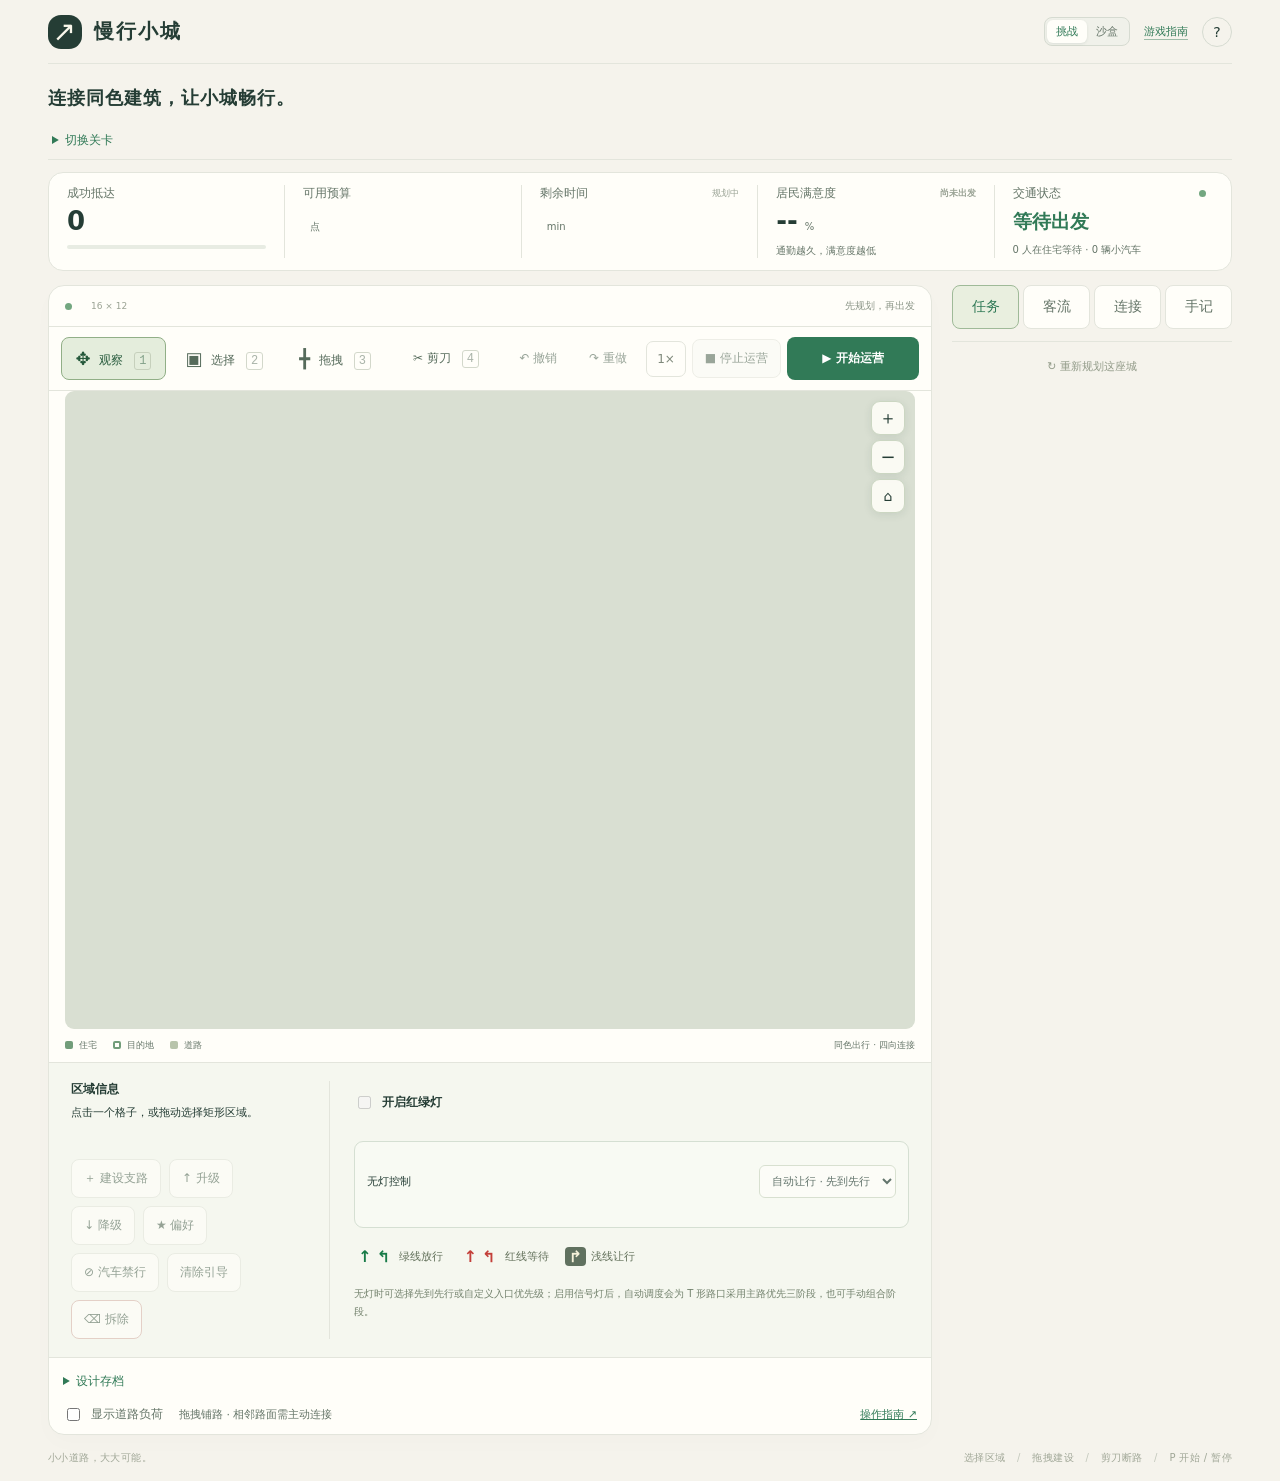
==== src/game/index.html @ 168c3e7d "feat(game): add persistent progress and contextual onboarding" ====
<!doctype html>
<html lang="zh-CN">
<head>
  <meta charset="UTF-8">
  <meta name="viewport" content="width=device-width, initial-scale=1">
  <meta name="theme-color" content="#f5f3ec">
  <title>慢行小城 · Make Way · 交通规划小游戏</title>
  <link rel="stylesheet" href="style.css">
</head>
<body class="game-page">
  <div class="app">
    <header class="header">
      <a class="brand" href="./" aria-label="慢行小城首页"><span class="brand-icon">↗</span><span>慢行小城</span></a>
      <div class="header-actions"><button id="continue-game" class="primary" hidden>继续上次规划</button><div class="mode-switch" role="group" aria-label="游戏模式"><button id="challenge-mode" class="active" aria-pressed="true">挑战</button><button id="sandbox-mode" aria-pressed="false">沙盒</button></div><a class="manual-link" href="manual.html">游戏指南</a><button id="help" class="icon-button" aria-label="玩法说明">?</button></div>
    </header>
    <main>
      <section class="intro"><div><div class="eyebrow" id="level-eyebrow"></div><h1>连接同色建筑，让小城畅行。</h1></div><div class="chapter"><span id="chapter-number"></span><small id="chapter-name"></small></div></section>
      <details class="level-selector" id="level-picker"><summary class="level-selector-heading"><span>切换关卡</span><small id="level-summary"></small></summary><nav aria-label="选择章节和关卡"><div id="chapter-list" class="chapter-tabs" role="group" aria-label="切换章节"></div><div id="level-list" class="level-list" role="group" aria-label="切换当前章节的关卡"></div></nav></details>
      <section id="campaign-progress" class="campaign-progress" aria-label="多日运营进度" hidden><div><strong id="campaign-day-title">第 1 天</strong><span id="campaign-income">累计收入 0 点</span></div><div id="campaign-days" class="campaign-days"></div><small>点击已到达的日期，可覆盖后续记录并回到该日运营前重新开始。</small></section>
      <section class="stats" aria-label="城市状态">
        <div class="stat"><span class="stat-label">成功抵达 <small id="target-label"></small></span><div><strong id="delivered">0</strong><span class="unit" id="target-unit"></span></div><div class="progress"><i id="progress"></i></div></div>
        <div class="stat"><span class="stat-label">可用预算</span><div><strong id="budget"></strong><span class="unit">点</span></div><small id="budget-hint" hidden></small></div>
        <div class="stat"><span class="stat-label">剩余时间 <small id="phase-label">规划中</small></span><div><strong id="timer"></strong><span class="unit">min</span></div></div>
        <div class="stat satisfaction-stat"><span class="stat-label">居民满意度 <small id="satisfaction-label">尚未出发</small></span><div><strong id="satisfaction">--</strong><span class="unit">%</span></div><span id="satisfaction-note" class="stat-note">通勤越久，满意度越低</span></div>
        <div class="stat traffic-stat"><span class="stat-label">交通状态 <span id="traffic-dot" class="status-dot"></span></span><div><strong id="traffic" class="traffic-value">等待出发</strong></div><span id="waiting" class="stat-note">0 人在住宅等待 · 0 辆小汽车</span></div>
      </section>
      <div class="workspace">
        <section class="board-panel" aria-label="道路规划地图">
          <div class="board-heading"><div><span class="live-dot"></span><strong id="map-name"></strong><span class="map-size">16 × 12</span></div><span id="board-status">先规划，再出发</span></div>
          <div class="toolbar"><div class="tools" role="group" aria-label="操作模式"><button id="view-tool" class="tool active" aria-label="观察模式，快捷键 1" aria-pressed="true"><span>✥</span> 观察 <kbd>1</kbd></button><button id="select-tool" class="tool" aria-label="选择模式，快捷键 2" aria-pressed="false"><span>▣</span> 选择 <kbd>2</kbd></button><button id="road-tool" class="tool" aria-label="拖拽模式，快捷键 3" aria-pressed="false"><span>╋</span> 拖拽 <kbd>3</kbd></button><button id="cut-tool" class="tool" aria-label="剪刀模式，快捷键 4" aria-pressed="false">✂ 剪刀 <kbd>4</kbd></button><button id="bus-tool" class="tool" aria-label="公交线模式，快捷键 5" aria-pressed="false" hidden><span>▰</span> 公交线 <kbd>5</kbd></button></div><div class="simulation"><button id="undo-design" class="tool" disabled title="撤销（Ctrl/Command + Z）">↶ 撤销</button><button id="redo-design" class="tool" disabled title="重做（Ctrl/Command + Shift + Z）">↷ 重做</button><button id="speed" class="speed" aria-label="切换运营倍速，当前 1 倍" title="当前 1×；点击切换为 2×">1×</button><button id="stop" class="tool" disabled>■ 停止运营</button><button id="start" class="primary">▶ 开始运营</button></div></div>
          <section id="context-guide" class="context-guide" aria-live="polite" hidden><div><small id="context-guide-step">操作引导</small><strong id="context-guide-title"></strong><p id="context-guide-text"></p></div><div class="context-guide-actions"><button id="context-guide-action" class="tool" type="button"></button><button id="skip-context-guide" class="tool" type="button">跳过引导</button></div></section>
          <div class="canvas-wrap"><canvas id="map" class="view-mode" tabindex="0" aria-describedby="map-accessible-status" aria-label="城市网格地图。默认观察模式可拖动地图，按住 Ctrl 滚动或双指捏合缩放；选择模式可点选单格或拖选矩形；其他模式用于规划道路。键盘 1 至 5 切换模式。"></canvas><div class="zoom-controls" aria-label="地图缩放"><button id="zoom-in" title="放大地图">＋</button><button id="zoom-out" title="缩小地图">−</button><button id="zoom-reset" title="适应窗口">⌂</button></div><div id="touch-coordinate" class="touch-coordinate" hidden></div><div id="quick-road-actions" class="quick-road-actions" role="group" aria-label="所选道路快捷操作" hidden><button id="quick-upgrade-road" type="button" title="升级所选道路" aria-label="升级所选道路">⬆</button><button id="quick-downgrade-road" type="button" title="降级所选道路" aria-label="降级所选道路">⬇</button><button id="quick-remove-road" class="danger-button" type="button" title="拆除所选道路" aria-label="拆除所选道路">⌫</button></div><div id="drag-intent" class="drag-intent" role="status" hidden></div><div id="toast" role="status" class="toast"></div></div>
          <div class="map-footer"><div class="legend"><span><i class="legend-home"></i>住宅</span><span><i class="legend-dest"></i>目的地</span><span><i class="legend-road"></i>道路</span><span id="legend-site" hidden><i class="legend-site"></i>建设中</span><span id="legend-region" hidden><i class="legend-region"></i>待开放区域</span><span id="legend-bus" hidden><i class="legend-bus"></i>公交</span></div><span>同色出行 · 四向连接</span></div>
          <section id="road-inspector" class="road-inspector"><div class="inspector-summary"><div class="drawer-heading"><h3 id="selection-title">区域信息</h3><button id="close-inspector" class="tool drawer-close" type="button">收起</button></div><p id="road-detail">点击一个格子，或拖动选择矩形区域。</p><p id="road-load"></p><p id="signal-phase"></p><div class="road-actions"><button id="unlock-region" class="tool" hidden>🔓 开放区域</button><button id="build-road" class="tool" disabled>＋ 建设支路</button><button id="select-road-route" class="tool" hidden>⇥ 选中整段道路</button><button id="upgrade-road" class="tool" disabled>↑ 升级</button><button id="downgrade-road" class="tool" disabled>↓ 降级</button><button id="prefer-road" class="tool" disabled>★ 偏好</button><button id="avoid-road" class="tool" disabled>⊘ 汽车禁行</button><button id="clear-road-policy" class="tool" disabled>清除引导</button><button id="remove-road" class="tool danger-button" disabled>⌫ 拆除</button></div><div id="bus-line-inspector" class="bus-line-inspector" hidden></div></div><div id="signal-controls" class="signal-controls"><label class="signal-master"><input id="signal-enabled" type="checkbox" disabled> 开启红绿灯</label><div id="signal-off-options" class="signal-subpanel"><label>无灯控制 <select id="signal-yield-mode" disabled><option value="arrival">自动让行 · 先到先行</option><option value="priority">按入口方向优先</option></select></label><div id="signal-priority-editor" hidden><strong>入口通行顺序</strong><div id="signal-priority-list" class="signal-order-list"></div><small>上方入口优先；同一入口内仍按到达顺序通行。</small></div></div><div id="signal-on-options" class="signal-subpanel" hidden><label><input id="signal-automatic" type="checkbox" disabled checked> 自动设置信号灯</label><label>每阶段绿灯 <select id="signal-cycle" disabled><option value="2">2 秒</option><option value="4">4 秒</option><option value="6">6 秒</option></select></label><div id="signal-custom-editor" hidden><div class="signal-custom-heading"><strong>手动放行动作</strong><button id="suggest-signal-phases" class="tool" type="button">按车流建议</button><button id="add-signal-phase" class="tool" type="button">＋ 阶段</button></div><p id="signal-conflict" class="signal-conflict" role="status"></p><div id="signal-phase-list" class="signal-phase-list"></div><small>可设置 1～8 个阶段；编辑时允许暂存冲突组合并以红色标出，但修正前不能开始运营。右转始终让行，不纳入灯序。</small></div></div><div class="signal-legend" aria-label="路口箭头线图例"><span><i class="go-mark">↑ ↰</i> 绿线放行</span><span><i class="stop-mark">↑ ↰</i> 红线等待</span><span><i class="yield-mark">↱</i> 浅线让行</span></div><small id="signal-control-help">无灯时可选择先到先行或自定义入口优先级；启用信号灯后，自动调度会为 T 形路口采用主路优先三阶段，也可手动组合阶段。</small></div></section>
          <section id="bus-controls" class="bus-controls" hidden><div class="bus-heading"><div class="drawer-heading"><strong>公交线路管理</strong><button id="close-bus-drawer" class="tool drawer-close" type="button">收起</button></div><span id="bus-status">尚未规划公交线路</span></div><label>当前线路 <select id="bus-line-select" aria-label="选择公交线路"></select></label><button id="new-bus-line" class="tool">＋ 新建</button><label>名称 <input id="bus-line-name" maxlength="20" aria-label="公交线路名称"></label><label>颜色 <input id="bus-line-color" type="color" value="#1686a0" aria-label="公交线路颜色"></label><label>投放车辆 <select id="bus-count"><option value="1">1 辆 · 6 点</option><option value="2">2 辆 · 12 点</option><option value="3">3 辆 · 18 点</option></select></label><label>发车间隔 <select id="bus-headway"><option value="2">2 秒</option><option value="4" selected>4 秒</option><option value="6">6 秒</option><option value="8">8 秒</option></select></label><label class="bus-return-label"><input id="bus-return-trip" type="checkbox"> 原路返回</label><label class="bus-return-label"><input id="bus-return-stops" type="checkbox"> 返程停站</label><button id="trim-bus" class="tool">反向擦除</button><button id="redraw-bus" class="tool">清空重画</button><button id="delete-bus" class="tool danger-button">删除线路</button><div id="bus-line-visibility" class="bus-line-visibility" aria-label="公交线路显示设置"></div><small>容量 12 人 · 道路速度的 1.35 倍 · 上下客 8 人/秒；多车按发车间隔依次投入；眼睛按钮可突出或虚化各条线路</small></section>
          <div class="road-settings"><details class="design-menu"><summary>设计存档</summary><div><button id="save-design" class="tool">保存设计</button><button id="load-design" class="tool">读取设计</button><button id="reference-design" class="tool reference-button" hidden>查看参考答案</button><button id="clear-progress" class="tool danger-button">清除自动进度</button><small id="design-help">设计存档按关卡保留；自动进度用于刷新后继续。</small></div></details><label id="load-setting"><input type="checkbox" id="show-load"> 显示道路负荷</label><span class="map-hint">拖拽铺路 · 相邻路面需主动连接</span><a href="manual.html">操作指南 ↗</a></div>
        </section>
        <aside class="sidebar">
          <nav class="mobile-info-tabs" aria-label="任务与城市信息"><button data-mobile-panel="mission" class="active">任务</button><button data-mobile-panel="demand">客流</button><button data-mobile-panel="connections">连接</button><button data-mobile-panel="notes">手记</button></nav>
          <section class="mission" data-info-panel="mission"><div class="eyebrow">本关任务</div><h2 id="mission-title"></h2><p id="mission-description"></p><div class="mission-tip"><strong id="mission-tip-meta"></strong><p id="mission-tip"></p></div><div id="star-goals" class="star-goals" aria-label="本关星级挑战"></div><details id="planning-hints"><summary id="planning-hints-summary">规划提示</summary><p>地图上的 ! 表示规划问题；选择位置查看详情。出口吞吐量仅为自由流估算，提示不会额外阻止运营。</p><ul id="planning-hints-list"></ul></details></section>
          <section class="notes" data-info-panel="demand"><h3>规划前 · 客流压力</h3><p>先看住宅产生率，再规划出口和合流。</p><ul id="demand-list"></ul><details class="pressure-help"><summary>如何匹配道路等级？</summary><p>1 人/s → 支路 · 4 人/s → 干道 · 6 人/s → 快速路。仅为独立路段建议；合流与路口需额外规划。汽车每车 1 人，公交可集中运送已产生的居民。总人数包含未产生、排队、在途和已抵达乘客。</p><a href="manual.html">了解客流规则 ↗</a></details></section>
          <section class="connections" data-info-panel="connections"><h3>城市连接 <span id="connection-count"></span></h3><div id="connection-list"></div></section>
          <section class="notes" data-info-panel="notes"><h3>规划师手记</h3><ol><li><span>01</span><p><b>拖动绘制道路</b>从建筑拖到道路才会连接；相邻的路面不会自动连通。</p></li><li><span>02</span><p><b>在桥面铺路</b>遇到河流时，在桥梁格建设道路并连接两岸。</p></li><li><span>03</span><p><b>留意住宅等待数</b>车辆在瓶颈处会排队。补充捷径能提高运输效率。</p></li></ol></section>
          <button id="reset" class="reset">↻ 重新规划这座城</button>
        </aside>
      </div>
      <section id="accessible-map" class="accessible-map" role="grid" aria-label="可访问城市网格"></section><div id="map-accessible-status" class="sr-only" role="status" aria-live="polite"></div>
      <footer class="footer"><span>小小道路，大大可能。</span><span>选择区域 <span class="footer-sep">/</span> 拖拽建设 <span class="footer-sep">/</span> 剪刀断路 <span class="footer-sep">/</span> P 开始 / 暂停</span></footer>
    </main>
  </div>
  <dialog id="help-dialog"><button class="dialog-close" aria-label="关闭说明">×</button><div class="eyebrow">WELCOME, CITY PLANNER</div><h2>你的第一座交通小城</h2><p>用道路把各个住宅连到<b>同色目的地</b>。一条路线可以包含多个住宅与多个目的地（各自标注输出量/输入量）；车辆选择自由流预计耗时最低的可达目的地。每栋住宅按居民产生率逐步产生出行需求，达到本轮总人数后停止新增；小汽车在门口道路有位置时逐辆出发，驶出速度只由门口道路等级决定，每车 1 人并沿自由流预计耗时最低的道路前进；公交车可在站点集中运送已经产生的居民。</p><p><a href="manual.html">打开完整游戏指南</a>，查看操作方法、车辆出行和交通模拟规则。首次操作时，地图上方会按实际进度给出四个短步骤；可跳过，并可用本弹窗底部按钮重新打开。</p><ul><li><b>观察模式（1，默认）</b>：鼠标拖动或手机单指拖动地图，按住 Ctrl 滚动或双指捏合缩放；越过边界松手后会回弹。右上角按钮可缩放或复位。</li><li><b>选择模式（2）</b>：点击选择单格，拖动选择矩形。单格普通道路可进一步选中两端路口之间的整段道路（不含路口格），整段升级、降级或拆除会先显示预计费用与结果，确认后才施工；区域和路线选中后，地图右下角提供只有图标的升级、降级、拆除快捷按钮。只有三岔或十字路口提供调灯操作，住宅可查看人口守恒与预计路径，目的地可查看容量信息。</li><li><b>拖拽模式（3）</b>：从已有道路起拖时，该格等级会成为本次改造目标；经过不同等级的已有道路会预览升降级箭头与松手结果，并在提交时统一到起点等级。从道路起拖到空地时，新路也继承起点等级；从建筑或空地起拖时，新路才默认为支路。普通拖拽继续补充明确连接；回拖可撤销预览，松手时才一次性应用。</li><li><b>剪刀模式（4）</b>：沿既有连接拖动，只剪断连接、保留路面且不返还预算。同格交叉形成路口，相邻路面不会自动连接。</li><li>道路只沿拖动经过的上下左右方向相连；河流只能经过桥梁格，但桥面道路和岸边连接都需主动建设。</li><li>支路 / 干道 / 快速路每格花费 1 / 2 / 3 点预算，速度为 2.8 / 4 / 5.2 格每秒，每方向分别有 1 / 2 / 3 条车道，路宽逐级增加，车宽保持一致。每条车道可前后容纳 2 辆车，因此每方向容量为 2 / 4 / 6 辆（双向总容量为 4 / 8 / 12 辆，包含驶入预约），后车不能穿过前车。在选择模式选中道路后，可用分开的按钮按差价升级或降级，也可拆除；选中区域或路线后，地图上还会显示无文字的 ↑ / ↓ / ⌫ 快捷按钮；桥面道路与普通道路相同。</li><li>满载时车辆在上游排队，不会因拥堵直接判负。路口关闭红绿灯时，可按到达时间自动让行，或自定义北、东、南、西入口优先顺序，均以正常速度的 35% 逐车通过。启用红绿灯后可使用横向直行、横向左转、纵向直行、纵向左转自动循环，也可配置 1～8 个手动阶段、预览当前动作并按预计车流生成建议灯序；冲突组合可暂存并会标红，开始运营前必须按提示位置修正。右转不等灯，但要避让直行、左转及已进入路口的冲突车辆，出口满载时也要等待。互不冲突的车流可以同时通过。</li><li>三岔 / 十字路口默认自动避让。路况与红绿灯只在开放这些功能的关卡可用；开放后点击路口，可选择无灯让行方式、排列入口优先级，或调整红绿灯的自动/手动阶段与绿灯时长。道路负荷显示最忙方向的占用率，路口显示四个冲突分区的预约率；普通道路每车道有前后两个位置。路口格内印有各进口的直行和左转箭头线：绿线放行，红线等待；右转浅色弯线表示让行通行。只显示已有出口，关闭信号后所有箭头线变为浅色。</li><li>规划时住宅右上角显示总人口、目的地右上角显示接收容量；运营时分别实时显示尚未离开的居民和扣除已分配人数后的剩余容量。住宅左下角显示居民产生率，右下角“待”字气泡显示当前排队；住宅详情会提示汽车出口规则，并在地图高亮预计路径与最低速度瓶颈。</li><li><b>公交线模式（5）</b>：在公交教学关沿已有明确连接的道路分段绘制，每次从线路末端续画。普通线路须回到起点才会发车；也可开启原路返回并选择返程是否停站。运营前检查会提示无效线路，但不会阻止其他交通开始运行。线路允许重复道路；每辆公交消耗 6 点预算，容量 12 人，速度为道路小汽车速度的 1.35 倍，上下客每秒 8 人；多车按 2～8 秒间隔依次发车。线路完成后，邻近建筑的线路道路格自动设站；选择线路道路格可分别管理经过该格的各条线路站点，无需建筑道路出口连接。公交面板可管理线路名称、颜色、从末端反向擦除、清空重画、删除、车辆数、发车间隔、双向停站及逐线路突出/虚化；彩线靠右连续绘制，细箭头表示方向，自动返程段显示为同色虚线；公交只接走目的地也有站点且容量充足的居民，车顶人数标识实时显示载客量。</li><li>准备好后点击「开始运营」；系统会先提示不可达住宅、容量不足、无效公交和理论送达上限，这些提示可忽略；手动红绿灯冲突必须按给出的地图位置修正后才能运行。在本关时限内达到运输目标即胜利。运营开始后规划会锁定，暂停时也只能查看路况；如需修改，请点击「停止运营」，道路、信号与公交线路设置会保留，车辆、车上乘客、成绩与计时会清空并返回规划。</li><li>规划阶段可用“撤销 / 重做”按钮恢复最多 60 步道路、剪断、等级、信号灯或公交编辑，也可按 Ctrl/Command + Z 撤销，按 Ctrl/Command + Shift + Z 或 Ctrl/Command + Y 重做；运营期间暂时锁定，停止运营后可继续使用。</li><li>「保存设计」会按关卡将当前道路、等级、汽车引导、信号和公交线路（含站点、班距及双向停站）设置保存在本浏览器中；「读取设计」会替换当前设计并重新进入规划。规划修改还会自动保存最近关卡与草稿，刷新后可从顶部一键继续；五日日期、收入、区域、支出和检查点也会恢复，但运行中的车辆与计时不会保存。「清除自动进度」不会删除手动设计或成绩。配置了参考答案的教程关卡会在首次失败后解锁“查看参考答案”；载入后仍需自行开始运营。</li><li>运营时顶部会实时显示已经产生居民的满意度；居民等待或在途时间超过 8、15、25 秒会逐档下降，地图会在长时间排队的住宅、汽车、公交和换乘站旁显示居民表情与人数。结算时按完整通勤时间统计四档分布；已经产生但尚未抵达的居民按最低档计入满意度，并展示未产生、等待、汽车在途、公交在途与已抵达的人口守恒拆分。普通关卡中满意度仅用于展示。</li><li><b>五日挑战</b>会连续运营五天；进入关卡或新一天时，地图自动聚焦当前已开放的道路与建筑。未来区域覆盖半透明灰雾、保留隐约轮廓并显示可点击的锁；点击锁或灰雾可查看任务条件，达成后支付建设点开放，开放前不能建设。区域内建筑还要满足自身条件；同色住宅或目的地尚未成对启用时，人口或容量保持锁定，不参与目标和满意度。进度条可回到任一天运营前，并恢复当时的区域开放与支出。</li><li>键盘：方向键移动光标，空格使用当前模式；1 / 2 / 3 / 4 / 5 切换观察、选择、拖拽、剪刀、公交线。选择模式按空格选择当前格；拖拽或剪刀用空格设起点、方向键延伸、空格结束；P 暂停。倍速按钮会依次切换 1×、2×、4×、0.5×；车辆、需求、信号灯和倒计时都会按所选倍速运行。</li></ul><div class="dialog-actions"><button id="reopen-tutorial" class="tool" type="button">重新打开操作引导</button><button class="primary dialog-done">明白了，开始规划</button></div></dialog>
  <dialog id="region-dialog" aria-labelledby="region-dialog-title"><div class="eyebrow">CITY EXPANSION</div><h2 id="region-dialog-title">开放新区域？</h2><p id="region-dialog-description"></p><div class="dialog-actions"><button id="cancel-region" class="tool">暂不开放</button><button id="confirm-region" class="primary">支付并开放</button></div></dialog>
  <dialog id="road-operation-dialog" aria-labelledby="road-operation-title"><div class="eyebrow">ROAD EDIT PREVIEW</div><h2 id="road-operation-title">确认改造整段道路？</h2><p id="road-operation-description"></p><div class="dialog-actions"><button id="cancel-road-operation" class="tool">取消</button><button id="confirm-road-operation" class="primary">确认施工</button></div></dialog>
  <dialog id="reset-dialog"><h2>重新规划这座城？</h2><p>本局道路、公交线路、车辆和成绩会被清空。</p><div class="dialog-actions"><button id="cancel-reset" class="tool">继续这一局</button><button id="confirm-reset" class="primary">重新开始</button></div></dialog>
  <dialog id="clear-progress-dialog"><h2>清除自动进度？</h2><p>只会清除用于“继续上次规划”的最近关卡、自动草稿和五日进度；手动保存的各关设计、星级、个人最佳和参考答案解锁不会删除。</p><div class="dialog-actions"><button id="cancel-clear-progress" class="tool">保留进度</button><button id="confirm-clear-progress" class="primary">确认清除</button></div></dialog>
  <dialog id="level-dialog"><h2 id="level-confirm-title">切换关卡？</h2><p>当前道路、车辆和成绩会被清空，所有关卡都可以自由选择。</p><div class="dialog-actions"><button id="cancel-level" class="tool">留在本关</button><button id="confirm-level" class="primary">进入关卡</button></div></dialog>
  <dialog id="mode-dialog"><h2 id="mode-confirm-title">切换游戏模式？</h2><p id="mode-confirm-description">当前设计、车辆和运营成绩会被清空。</p><div class="dialog-actions"><button id="cancel-mode" class="tool">保留当前模式</button><button id="confirm-mode" class="primary">切换模式</button></div></dialog>
  <dialog id="stop-dialog"><h2>停止运营并重新规划？</h2><p>当前道路、道路等级、信号和公交线路会保留；车辆、车上乘客、成绩、排队和计时会被清空。</p><div class="dialog-actions"><button id="cancel-stop" class="tool">继续运营</button><button id="confirm-stop" class="primary">停止并规划</button></div></dialog>
  <dialog id="load-dialog"><h2>读取已保存的设计？</h2><p>当前道路、公交线路和运营进度会被保存的设计替换，并回到规划状态。</p><div class="dialog-actions"><button id="cancel-load" class="tool">取消</button><button id="confirm-load" class="primary">读取设计</button></div></dialog>
  <dialog id="reference-dialog"><div class="eyebrow">TUTORIAL SOLUTION</div><h2 id="reference-dialog-title">载入当前参考答案？</h2><p id="reference-dialog-description">当前规划会被完整参考设计替换，包括道路、连接、等级、引导、信号灯和公交线路。多日任务会保留已完成日期、累计收入和实际预算；资金不足时不会载入。载入后仍由你决定何时开始运营，也可以继续修改。</p><div class="dialog-actions"><button id="cancel-reference" class="tool">保留我的规划</button><button id="confirm-reference" class="primary">载入参考答案</button></div></dialog>
  <dialog id="preflight-dialog" aria-labelledby="preflight-title"><div class="eyebrow">OPERATION CHECK</div><h2 id="preflight-title">运营前发现需要确认的问题</h2><p id="preflight-summary"></p><ul id="preflight-list" class="preflight-list"></ul><p id="preflight-note" class="preflight-note">检查只提供规划提示，不会阻止开始。无效公交线路将不发车，其余交通按当前设计运行。</p><div class="dialog-actions"><button id="cancel-preflight" class="tool">返回规划</button><button id="confirm-preflight" class="primary">仍然开始运营</button></div></dialog>
  <dialog id="result-dialog"><div id="result-celebration" class="result-celebration" aria-hidden="true"></div><div class="result-icon" id="result-icon">↗</div><div class="eyebrow">CITY REPORT</div><h2 id="result-title"></h2><p id="result-description"></p><div class="result-stats" id="result-stats"></div><button id="next-level" class="primary">下一座小城 ↗</button><button id="play-again" class="tool">再规划一次</button><button id="result-reference" class="tool reference-button" hidden>查看参考答案</button><button id="view-city" class="reset">查看我的城市</button></dialog>
  <script src="level-catalog.js"></script><script src="core-geometry.js"></script><script src="core-bus.js"></script><script src="core.js"></script><script src="core-campaign.js"></script><script src="level-validation.js"></script><script src="game-results.js"></script><script src="game-effects.js"></script><script src="game-canvas.js"></script><script src="game-bootstrap.js"></script><script src="game-storage.js"></script><script src="game-tutorial.js"></script><script src="game.js"></script>
</body>
</html>
---- src/game/style.css ----
:root{--bg:#f5f3ec;--ink:#253d35;--muted:#859087;--green:#317a57;--line:#e3e5dc;--paper:#fffef9;--orange:#d18d4f;--purple:#9580b6}*{box-sizing:border-box}body{margin:0;background:var(--bg);color:var(--ink);font-family:Inter,"PingFang SC","Microsoft YaHei",system-ui,sans-serif;font-size:14px}button,a{-webkit-tap-highlight-color:transparent}button{font:inherit;cursor:pointer;transition:background .15s,transform .15s}button:hover{filter:brightness(.97)}button:active{transform:translateY(1px)}button:focus-visible,a:focus-visible,canvas:focus-visible{outline:3px solid #e0ac58;outline-offset:3px}button:disabled{cursor:not-allowed;opacity:.6}.app{max-width:1320px;padding:0 48px;margin:auto}.header{height:104px;border-bottom:1px solid var(--line);display:flex;justify-content:space-between;align-items:center}.brand{display:flex;gap:12px;align-items:center;text-decoration:none;color:var(--ink);font-size:23px;font-weight:800;letter-spacing:2px}.brand-icon{display:grid;place-items:center;width:43px;height:43px;background:var(--ink);color:#faf8ec;border-radius:13px;font-size:36px;font-weight:400}.brand small{display:block;font-size:8px;letter-spacing:1.9px;margin-top:6px;font-weight:600}.header-actions{display:flex;align-items:center;gap:25px}.mode-switch{display:flex;padding:2px;border:1px solid #d6dbd1;border-radius:8px;background:#f0f1ea}.mode-switch button{border:0;border-radius:6px;padding:4px 9px;background:transparent;color:var(--muted);font-size:11px}.mode-switch button.active{background:var(--paper);color:var(--green);box-shadow:0 1px 3px #253d3518}.manual-link{color:var(--green);font-size:11px;text-decoration:none;border-bottom:1px solid #9ebca8}.local-tag{font-size:12px;color:var(--muted)}.local-tag i,.live-dot,.status-dot{display:inline-block;width:7px;height:7px;border-radius:50%;background:#73a780;margin-right:7px}.icon-button{border:1px solid #d6dbd1;background:transparent;border-radius:50%;height:30px;width:30px;color:var(--ink)}.intro{display:flex;justify-content:space-between;align-items:center;padding:38px 0 28px}.eyebrow{font-size:10px;letter-spacing:2px;color:var(--green);font-weight:700}.intro h1{font-size:32px;letter-spacing:1px;margin:12px 0}.intro h1>span{color:#d2a66a}.intro p{color:#7c877e;font-size:13px;margin:0;line-height:1.8}.mobile-break{display:none}.chapter{display:flex;gap:13px;align-items:center;color:#aab3a5}.chapter>span{font-size:60px;font-weight:300;letter-spacing:-4px}.chapter small{font-size:9px;line-height:1.9;letter-spacing:1px}.stats{display:grid;grid-template-columns:repeat(5,1fr);background:var(--paper);border:1px solid var(--line);border-radius:15px;padding:22px 0;margin-bottom:24px}.stat{padding:0 25px;border-right:1px solid var(--line)}.stat:last-child{border:0}.stat-label{font-size:12px;display:flex;justify-content:space-between;align-items:center;color:#626f62}.stat-label small{font-size:9px;color:#9aa395}.stat strong{font-size:32px;line-height:1.7;font-weight:600;font-variant-numeric:tabular-nums}.unit{font-size:10px;color:#929b8f;margin-left:7px}.stat-note{font-size:10px;color:#929b8f}.stat .traffic-value{font-size:24px;line-height:2.25;color:var(--green)}.progress{height:4px;margin-top:9px;background:#e8ece3;border-radius:3px;overflow:hidden}.progress i{height:100%;display:block;background:#73a780;transition:width .2s;width:0}.workspace{display:grid;grid-template-columns:minmax(0,1fr) 260px;gap:24px;align-items:start}.board-panel{background:var(--paper);border:1px solid var(--line);border-radius:16px;overflow:hidden;box-shadow:0 8px 22px #34422d04}.board-heading{display:flex;align-items:center;justify-content:space-between;padding:19px 22px;font-size:11px}.board-heading>div{display:flex;align-items:center}.board-heading strong{font-size:13px;font-weight:600}.map-size{font-size:9px;color:#9aa293;padding-left:12px}.board-heading>span{font-size:10px;color:#8d9789}.canvas-wrap{position:relative;margin:0 16px;background:#eaf0df;border-radius:9px;overflow:hidden}canvas{display:block;width:100%;aspect-ratio:4/3;touch-action:none;cursor:crosshair}.touch-coordinate{position:absolute;left:12px;top:12px;z-index:3;padding:8px 11px;border-radius:9px;background:#253d35e8;color:#fffef9;font-size:13px;font-weight:700;pointer-events:none}.touch-coordinate[hidden]{display:none}.toast{position:absolute;bottom:16px;left:50%;transform:translate(-50%,6px);background:#253d35eb;color:#fffef9;padding:9px 15px;border-radius:8px;font-size:12px;opacity:0;pointer-events:none;transition:.2s;max-width:95%;width:max-content}.toast.visible{opacity:1;transform:translate(-50%,0)}.quick-road-actions{position:absolute;right:12px;bottom:12px;z-index:3;display:flex;gap:7px;padding:6px;border:1px solid #cad7c5;border-radius:12px;background:#fffef9ed;box-shadow:0 4px 14px #253d3524;backdrop-filter:blur(6px)}.quick-road-actions[hidden]{display:none}.quick-road-actions button{display:grid;place-items:center;width:42px;height:42px;padding:0;border:1px solid #c8d7c3;border-radius:9px;background:#f7faf3;color:#317a57;font-size:20px;font-weight:800}.quick-road-actions button:hover{background:#edf5e8}.quick-road-actions .danger-button{border-color:#dfb2aa;background:#fff8f5;color:#963f34}.quick-road-actions .danger-button:hover{background:#fff0eb}.drag-intent{position:absolute;left:50%;top:12px;z-index:3;transform:translateX(-50%);max-width:calc(100% - 120px);padding:9px 14px;border:1px solid #c6d6bf;border-radius:999px;background:#fffef9ed;color:#315f42;font-size:12px;font-weight:700;box-shadow:0 4px 14px #253d3520;backdrop-filter:blur(6px);pointer-events:none}.drag-intent[hidden]{display:none}.drag-intent.upgrade{border-color:#90b9a0;color:#21633f}.drag-intent.downgrade{border-color:#dfbb8f;color:#96602f}.drag-intent.mixed{border-color:#baa9cf;color:#6f5891}.map-footer{display:flex;justify-content:space-between;padding:16px 22px;font-size:9px;color:#8c9688}.legend{display:flex;gap:16px}.legend span{display:flex;align-items:center;gap:6px}.legend i{width:8px;height:8px;display:inline-block}.legend-home{background:#729d7a;border-radius:2px}.legend-dest{border:2px solid #729d7a;border-radius:2px}.legend-road{background:#b8c4ab;border-radius:2px}.legend-bus{background:#1686a0;border:2px solid #fffef9;border-radius:3px;box-shadow:0 0 0 1px #1686a0}.toolbar{display:flex;justify-content:space-between;gap:10px;align-items:center;border-top:1px solid var(--line);padding:16px}.tools,.simulation{display:flex;gap:6px;align-items:center}.tool{border:1px solid transparent;background:transparent;padding:10px 12px;color:#7b8677;border-radius:8px;font-size:12px}.tool.active{background:#e9efdf;border-color:#dbe4cf;color:#345e40}.tool>span{font-size:18px;vertical-align:-1px;margin-right:5px}kbd{font:9px inherit;margin-left:7px;opacity:.5;border:1px solid #a9b49e;padding:1px 4px;border-radius:3px}.primary{background:var(--green);color:#fff;border:0;border-radius:8px;padding:13px 19px;font-size:12px;font-weight:600;white-space:nowrap}.speed{background:transparent;border:1px solid var(--line);border-radius:7px;padding:10px;font-size:12px;color:#7f897b}.sidebar{display:flex;flex-direction:column;gap:22px}.mission{background:#e9eddf;border-radius:13px;padding:24px 22px;border:1px solid #e0e5d5}.mission .eyebrow{font-size:9px;color:#809173;letter-spacing:1.8px}h2{font-size:18px;line-height:1.5;margin:12px 0}.mission h2{font-size:17px}.mission p{font-size:12px;color:#84907c;line-height:1.9}.mission p b{color:#52684b;font-weight:600}.route-example{display:flex;align-items:center;justify-content:center;gap:8px;padding:15px 0 20px;color:#678757}.example-home,.example-dest{font-size:27px}.route-dashes{height:1px;width:32px;border-top:2px dotted #a5b497}.mini-car{width:17px;height:9px;border-radius:3px;background:#678757}.mission-tip{border-top:1px solid #d9e0cf;padding-top:13px;color:#728367}.mission-tip>strong{display:block;font-size:10px;font-weight:600}.mission .mission-tip>p{margin:7px 0 0;color:#52684b;font-size:11px;line-height:1.8;white-space:pre-line;overflow-wrap:anywhere}h3{font-size:12px;display:flex;justify-content:space-between;margin:0 0 16px;font-weight:600}h3>span{color:#91a086;font-size:10px}.connections,.notes{padding:0 6px}.connection-row{display:flex;align-items:center;justify-content:space-between;margin:12px 0;font-size:11px}.connection-row i{display:inline-block;width:8px;height:8px;border-radius:3px;margin-right:8px}.connection-row>span:last-child{font-size:9px;color:#a0a696}.connection-row.connected>span:last-child{color:var(--green)}.notes{border-top:1px solid var(--line);padding-top:19px}.notes ol{padding:0;margin:0;list-style:none}.notes li{display:flex;gap:11px;margin-top:13px}.notes li>span{font-size:10px;color:#a7ae9f;line-height:1.8}.notes p{font-size:10px;line-height:1.8;margin:0;color:#939a8b}.notes b{display:block;color:#64725c;font-size:11px;font-weight:500;margin-bottom:2px}.reset{background:transparent;border:0;color:#929b89;font-size:11px;padding:10px}.sidebar>.reset{border-top:1px solid var(--line);padding-top:17px}.footer{display:flex;justify-content:space-between;padding:27px 0;color:#a0a797;font-size:10px;letter-spacing:.4px}.footer-sep{padding:0 8px;color:#c3c8bc}dialog{border:1px solid var(--line);border-radius:20px;padding:35px;max-width:460px;width:calc(100% - 32px);background:var(--paper);color:var(--ink);box-shadow:0 30px 100px #17392630}dialog::backdrop{background:#1e352d55;backdrop-filter:blur(4px)}dialog p,dialog li{color:#7d8977;font-size:13px;line-height:1.9}dialog ul{padding-left:19px}dialog li{margin-bottom:8px}dialog .primary{margin-top:10px}.dialog-close{position:absolute;right:17px;top:13px;border:0;background:transparent;color:#7d8977;font-size:24px}.dialog-actions{display:flex;justify-content:flex-end;gap:10px;align-items:center}#preflight-dialog{max-width:620px}.preflight-list{max-height:min(48vh,420px);overflow:auto;padding:0;margin:18px 0;list-style:none}.preflight-list li{margin:0 0 9px;padding:11px 13px;border:1px solid #ead7bd;border-left:4px solid var(--orange);border-radius:8px;background:#fffaf1}.preflight-list strong{display:block;color:#6e5639;font-size:12px}.preflight-list span{display:block;margin-top:3px;color:#796f61;font-size:11px;line-height:1.7}.preflight-note{font-size:11px}.preflight-list .preflight-target{border-color:#dfb9b1;border-left-color:#b95f51;background:#fff6f3}#result-dialog{text-align:center}.result-icon{font-size:44px;color:var(--green);margin-bottom:15px}.result-stats{padding:18px;background:#edf0e5;border-radius:10px;line-height:2;margin:20px 0;font-size:13px}#result-dialog .reset{display:block;margin:10px auto 0}.result-stats>strong{display:block;font-size:20px;color:var(--green)}.population-conservation{margin-top:9px;padding:8px 10px;border-radius:7px;background:#fffef9;color:#52684b;font-size:11px;line-height:1.7}.personal-best{margin-top:9px;padding:8px 10px;border-radius:7px;background:#edf3e8;color:#52684b;font-size:11px;line-height:1.7}.operation-report{margin-top:10px;padding-top:8px;border-top:1px solid var(--line);text-align:left}.operation-report p{margin:4px 0;font-size:10px;line-height:1.6}.commute-distribution{display:grid;grid-template-columns:1fr 1fr;gap:6px;margin-top:10px}.commute-distribution span{background:#fffef9;border-radius:6px;padding:4px;font-size:11px}@media(min-width:1450px){.intro{padding-top:46px;padding-bottom:35px}.app{max-width:1390px}.workspace{grid-template-columns:minmax(0,1fr) 280px;gap:28px}}@media(max-width:1000px){.app{padding:0 25px}.workspace{grid-template-columns:minmax(0,1fr) 220px;gap:18px}.stat{padding:0 16px}.stat-label small{display:none}.toolbar{padding:12px 10px}.tool{padding:9px}kbd{display:none}.primary{padding:12px}.mission{padding:20px 17px}.intro h1{font-size:28px}}@media(max-width:760px){.app{padding:0 16px}.header{height:80px}.brand{font-size:20px}.brand small{font-size:6px}.brand-icon{width:37px;height:37px}.local-tag{display:none}.intro{padding:27px 0 24px}.intro h1{font-size:25px}.intro p{font-size:11px}.chapter{display:none}.stats{padding:17px 0;gap:18px 0;grid-template-columns:1fr 1fr;margin-bottom:18px}.stat:nth-child(2){border:0}.stat strong{font-size:28px}.stat .traffic-value{font-size:22px}.stat-label small{display:inline}.workspace{grid-template-columns:1fr}.sidebar{display:grid;grid-template-columns:1fr 1fr;gap:20px}.mission{grid-row:span 2}.notes{border:0;padding-top:0}.sidebar>.reset{grid-column:1/-1}.board-heading{padding:17px}.canvas-wrap{margin:0 9px}.map-footer{padding:13px;font-size:8px}.legend{gap:12px}.footer{font-size:9px;padding:20px 0}.footer>span:last-child{display:none}.mission h2{font-size:16px}.toolbar{gap:4px}.tool{padding:9px 8px;font-size:11px}.tool>span{margin-right:2px}.primary{font-size:11px}.simulation{gap:4px}.speed{padding:9px 7px}}@media(max-width:390px){.mobile-break{display:block}.intro h1{line-height:1.5}.sidebar{grid-template-columns:1fr}.mission{grid-row:auto}.board-heading>span{font-size:9px}.tool>span{display:none}}
.canvas-wrap{background:#d9dfd2}.view-mode{cursor:grab}.view-mode:active{cursor:grabbing}.zoom-controls{position:absolute;right:10px;top:10px;display:flex;flex-direction:column;gap:5px;z-index:2}.zoom-controls button{width:34px;height:34px;border:1px solid #cbd6c2;border-radius:9px;background:#fffef9dd;color:var(--ink);font-size:18px;line-height:1;box-shadow:0 2px 8px #253d3518}.zoom-controls button:last-child{font-size:14px}@media(max-width:760px){.zoom-controls button{width:40px;height:40px}}

#budget-hint{color:#81451b;font-size:11px;overflow-wrap:anywhere}
#planning-hints{margin-top:12px;border-top:1px solid #d9c9ae;padding-top:10px;font-size:12px;color:#81451b}
#planning-hints summary{cursor:pointer;line-height:1.8;min-height:44px}
#planning-hints-list{list-style:none;padding:0;max-height:320px;overflow:auto}
#planning-hints-list li{padding:10px 0;border-top:1px solid #d9c9ae;overflow-wrap:anywhere}
#planning-hints-list p,#planning-hints>p{color:#705f48;margin:5px 0;font-size:11px}
#planning-hints-list button{min-height:44px;color:#81451b;background:#fff4df}

/* Passenger pressure is available before operation, including on small screens. */
#demand-list { padding-left: 16px; margin: 10px 0; }
#demand-list li { display: list-item; font-size: 11px; line-height: 1.8; color: var(--ink); overflow-wrap: anywhere; }

/* Road hierarchy and junction controls */
.toolbar { flex-wrap: wrap; }
.tools, .simulation { flex-wrap: wrap; }
.simulation { justify-content: flex-end; min-width: 0; }
#save-design, #load-design, #stop { border-color: var(--line); background: #fafaf5; }
.reference-button { border-color: #dfc08c; background: #fff8e9; color: #80602d; }
#result-dialog .reference-button { display: block; margin: 10px auto 0; }
#result-dialog .reference-button[hidden] { display: none; }
.road-settings { padding: 16px 16px 18px; display: flex; flex-wrap: wrap; align-items: center; gap: 12px 18px; border-top: 1px solid var(--line); }
.road-settings label, .road-inspector label { font-size: 12px; display: flex; align-items: center; gap: 8px; }
select { font: inherit; color: var(--ink); background: var(--paper); border: 1px solid #cbd6c2; border-radius: 6px; padding: 8px; max-width: 100%; }
input { accent-color: var(--green); }
input:focus-visible, select:focus-visible { outline: 3px solid #e0ac58; outline-offset: 2px; }
.signal-legend { display: flex; flex-wrap: wrap; gap: 8px 16px; flex-basis: 100%; font-size: 11px; color: #64725c; }
.signal-legend span { display: inline-flex; align-items: center; gap: 5px; }
.signal-legend i { font-style: normal; font-size: 16px; font-weight: 800; border-radius: 4px; padding: 0 4px; }
.signal-legend .go-mark { color: #187b48; }
.signal-legend .stop-mark { color: #c33f39; }
.signal-legend .yield-mark { color: #f5f1d9; background: #60715f; }
.road-settings p { flex-basis: 100%; font-size: 12px; margin: 0; color: var(--green); }
.road-settings small, .road-inspector small { font-size: 10px; color: #73826d; line-height: 1.8; }
.road-settings small { flex: 1 1 420px; }
.road-settings a { color: var(--green); }
.road-inspector[hidden] { display: none; }
.road-inspector { background: #f5f7ef; border-top: 1px solid var(--line); padding: 18px 22px; min-width: 0; display: grid; grid-template-columns: minmax(220px, .8fr) minmax(320px, 1.2fr); gap: 18px 28px; }
.road-inspector h3 { margin-bottom: 8px; }
.road-inspector p { font-size: 11px; line-height: 1.8; margin: 5px 0; }
.road-inspector label { margin: 4px 0 10px; flex-wrap: wrap; }
.road-actions { display: flex; flex-wrap: wrap; align-items: center; gap: 8px; margin-top: 12px; }
.road-actions label { margin: 0; }
.road-actions .tool { border-color: var(--line); background: var(--paper); }
.road-actions .danger-button { color: #a95749; border-color: #d9b7ae; }
.road-inspector.locked { display: block; color: var(--muted); }
.signal-controls { display: grid; gap: 10px; border-left: 1px solid var(--line); padding-left: 24px; }
.signal-controls [hidden] { display: none !important; }
.signal-master { font-weight: 700; }
.signal-subpanel { display: grid; gap: 9px; padding: 10px 12px; border: 1px solid #d5dfd2; border-radius: 9px; background: #f8faf3; }
.signal-subpanel > label { display: flex; align-items: center; justify-content: space-between; gap: 12px; font-size: 11px; }
.signal-order-list, .signal-phase-list { display: grid; gap: 7px; margin-top: 6px; }
.signal-order-row, .signal-phase-heading { display: flex; align-items: center; gap: 5px; }
.signal-order-row span, .signal-phase-heading strong { margin-right: auto; font-size: 10px; }
.signal-order-row .tool, .signal-phase-heading .tool, .signal-custom-heading .tool { min-height: 28px; padding: 4px 8px; font-size: 10px; }
.signal-custom-heading { display: flex; align-items: center; justify-content: space-between; gap: 10px; }
.signal-phase-card { padding: 8px; border: 1px solid #d5dfd2; border-radius: 8px; background: #fffef9; }
.drawer-heading{display:flex;align-items:center;justify-content:space-between;gap:10px}.drawer-heading h3{margin:0}.drawer-close{display:none}.signal-phase-card.previewing{border-color:#d6a34e;box-shadow:0 0 0 2px #e9c77b55}.signal-conflict{margin:0!important;color:#a44c42!important;font-size:10px!important}.mobile-info-tabs{display:none}.accessible-map,.sr-only{position:absolute!important;width:1px!important;height:1px!important;padding:0!important;margin:-1px!important;overflow:hidden!important;clip:rect(0,0,0,0)!important;white-space:nowrap!important;border:0!important}
.signal-phase-card.conflicted { border-color: #b85b4f; background: #fff5f1; box-shadow: 0 0 0 2px #b85b4f22; }
.signal-phase-card.conflicted .signal-phase-heading strong { color: #963e35; }
.signal-action-grid { display: grid; grid-template-columns: repeat(2, minmax(0, 1fr)); gap: 5px 10px; margin-top: 8px; }
.signal-action-grid label { display: flex; align-items: center; gap: 5px; font-size: 9px; }
.road-inspector.locked .signal-controls { display: none; }
#signal-phase { color: var(--green); min-height: 20px; }
.bus-controls { display: flex; flex-wrap: wrap; align-items: center; gap: 12px 18px; padding: 14px 22px; border-top: 1px solid var(--line); background: #eef7f5; }
.bus-controls[hidden] { display: none; }
.bus-controls>div { display: flex; flex-direction: column; gap: 4px; margin-right: auto; }
.bus-controls strong { color: #126f89; font-size: 12px; }
.bus-controls span, .bus-controls small { color: #668180; font-size: 10px; }
.bus-controls label { display: flex; align-items: center; gap: 8px; font-size: 11px; }
.bus-controls .tool { border-color: #b9d6d5; background: var(--paper); color: #126f89; }
.bus-controls .danger-button { color: #a95749; border-color: #d9b7ae; }
.bus-controls input[type="text"], .bus-controls input:not([type]) { width: 120px; }
.bus-controls input[type="color"] { width: 34px; height: 30px; padding: 2px; border: 1px solid #b9d6d5; border-radius: 6px; background: var(--paper); }
.bus-line-inspector { display: grid; gap: 8px; margin-top: 12px; }
.bus-line-inspector[hidden] { display: none; }
.bus-line-card { display: flex; flex-wrap: wrap; align-items: center; gap: 7px; padding: 8px 10px; border: 1px solid; border-left-width: 5px; border-radius: 8px; background: #f7fbfa; }
.bus-line-card.active { box-shadow: inset 0 0 0 1px #ffffff, 0 0 0 1px #b9d6d5; }
.bus-line-card strong { font-size: 11px; }
.bus-line-card span { margin-right: auto; color: var(--muted); font-size: 10px; }
.bus-line-card .tool { padding: 6px 8px; border-color: var(--line); background: var(--paper); font-size: 10px; }
#trim-bus.active { border-color: #dfc09f; background: #f7eadf; color: #9a6138; }
.bus-controls .bus-return-label { padding: 5px 8px; border: 1px solid #c7deda; border-radius: 7px; background: #f8fbf8; }
.bus-return-label small { opacity: .8; }
.bus-controls > .bus-line-visibility { display: flex; flex: 1 0 100%; flex-direction: row; flex-wrap: wrap; gap: 7px; margin: 0; padding-top: 9px; border-top: 1px solid #d3e3df; }
.bus-visibility-toggle { padding: 5px 9px; border: 1px solid #c9d9d5; border-left: 4px solid var(--bus-color); border-radius: 999px; background: #fffef9; color: #365a59; font: inherit; font-size: 10px; cursor: pointer; }
.bus-visibility-toggle.dimmed { opacity: .48; filter: saturate(.35); }
@media (max-width: 760px) {
  .toolbar{position:sticky;bottom:0;z-index:5;background:#fffef9ee;backdrop-filter:blur(8px)}.drawer-close{display:block}
  .road-inspector { position:fixed;left:10px;right:10px;bottom:10px;z-index:8;max-height:72vh;overflow:auto;grid-template-columns:1fr;padding:16px;border:1px solid var(--line);border-radius:15px;box-shadow:0 18px 60px #17392638; }
  .bus-controls.drawer-open:not([hidden]){position:fixed;left:10px;right:10px;bottom:10px;z-index:8;max-height:60vh;overflow:auto;border:1px solid #b9d6d5;border-radius:15px;box-shadow:0 18px 60px #17392638}
  .signal-controls { border-left: 0; border-top: 1px solid var(--line); padding: 14px 0 0; }
  .toolbar .simulation { margin-left: auto; }
  .road-settings { padding: 0 12px 16px; }
  .tool, .road-settings select, .road-inspector select { min-height: 40px; }
  .quick-road-actions { right: 8px; bottom: 8px; }
  .quick-road-actions button { width: 44px; height: 44px; }
  .drag-intent { top: 8px; max-width:calc(100% - 100px);font-size:11px; }
}

/* Dedicated operation manual */
.manual-main{max-width:980px;margin:0 auto;padding:42px 0 70px}.manual-hero{padding:30px 0 34px;border-bottom:1px solid var(--line)}.manual-hero h1{font-size:36px;margin:12px 0}.manual-hero p{max-width:720px;color:var(--muted);line-height:1.9}.manual-nav{position:sticky;top:0;z-index:2;display:flex;flex-wrap:wrap;gap:8px;padding:14px 0;background:#f5f3ecef;backdrop-filter:blur(8px)}.manual-nav a{padding:8px 11px;border:1px solid var(--line);border-radius:8px;background:var(--paper);color:var(--green);font-size:11px;text-decoration:none}.manual-section{padding:34px 0;border-bottom:1px solid var(--line)}.manual-section h2{font-size:24px}.manual-section h3{font-size:15px;margin:24px 0 10px}.manual-section p,.manual-section li{font-size:13px;line-height:1.9;color:#657267}.manual-section li{margin:6px 0}.manual-grid{display:grid;grid-template-columns:repeat(2,minmax(0,1fr));gap:14px}.manual-card{padding:18px;border:1px solid var(--line);border-radius:12px;background:var(--paper)}.manual-card h3{margin:0 0 8px}.manual-card p{margin:0}.case-table{width:100%;border-collapse:collapse;background:var(--paper);font-size:12px}.case-table th,.case-table td{text-align:left;vertical-align:top;padding:12px;border:1px solid var(--line);line-height:1.7}.case-table th{background:#edf0e5}.manual-note{border-left:4px solid var(--orange);padding:12px 16px;background:#fffaf1;border-radius:0 8px 8px 0}.manual-back{display:inline-block;margin-top:24px;color:var(--green)}
@media(max-width:760px){.manual-link{display:none}.manual-main{padding-top:20px}.manual-hero h1{font-size:28px}.manual-grid{grid-template-columns:1fr}.case-table{display:block;overflow-x:auto}.manual-nav{position:static}}

/* Scenario selector */
.level-selector { margin-bottom: 24px; }
.level-selector-heading { display: flex; justify-content: space-between; align-items: center; margin-bottom: 10px; font-size: 12px; }
.level-selector-heading small { color: var(--muted); font-size: 10px; }
.chapter-tabs { display: flex; gap: 6px; overflow-x: auto; padding-bottom: 7px; scrollbar-width: thin; }
.chapter-tab { display: flex; align-items: baseline; gap: 8px; flex: 0 0 auto; padding: 8px 13px; border: 1px solid transparent; border-radius: 9px 9px 3px 3px; background: transparent; color: var(--muted); }
.chapter-tab span { font-size: 9px; letter-spacing: 1px; }
.chapter-tab strong { font-size: 12px; }
.chapter-tab small { font-size: 8px; letter-spacing: .8px; }
.chapter-tab.selected { color: var(--green); background: #e9efdf; border-color: #cad8c2; }
.level-list { display: flex; gap: 8px; width: 100%; overflow-x: auto; padding: 9px; border: 1px solid var(--line); border-radius: 13px; background: #f8f8f2; scrollbar-width: thin; }
.level-card { position: relative; flex: 1 0 155px; min-width: 0; text-align: left; background: var(--paper); border: 1px solid var(--line); border-radius: 9px; padding: 11px 12px; color: var(--ink); }
.level-card strong { display: block; font-size: 13px; margin: 4px 0 3px; }
.level-card small { color: var(--muted); font-size: 10px; }
.level-number { color: #9eaa96; font-size: 9px; letter-spacing: 1px; }
.level-card.selected { background: #e9efdf; border-color: #7ea079; box-shadow: inset 0 0 0 1px #7ea079; }
.level-card.selected .level-number { color: var(--green); }
.level-card.selected::after { content: '●'; position: absolute; right: 11px; top: 10px; font-size: 8px; color: var(--green); }
.level-stars { display: block; margin-top: 6px; color: #b67a26; font-size: 11px; font-weight: 700; }
.chapter small { max-width: 125px; }
@media (max-width: 760px) {
  .level-card { flex-basis: 138px; padding: 10px; }
  .level-card strong { font-size: 12px; }
  .level-card small { font-size: 9px; }
  .level-selector-heading small { font-size: 9px; }
  .chapter-tab small { display: none; }
}

/* Five-day campaign */
.campaign-progress{margin:-10px 0 24px;padding:15px 18px;border:1px solid #d8dfce;border-radius:13px;background:#f9faf4}.campaign-progress[hidden]{display:none}.campaign-progress>div:first-child{display:flex;justify-content:space-between;align-items:center;margin-bottom:11px}.campaign-progress strong{font-size:13px;color:var(--green)}.campaign-progress span,.campaign-progress small{font-size:10px;color:var(--muted)}.campaign-days{position:relative;display:grid;grid-template-columns:repeat(5,1fr);gap:8px}.campaign-days::before{content:'';position:absolute;left:6%;right:6%;top:16px;height:4px;border-radius:3px;background:#e2e7dc}.campaign-day{position:relative;z-index:1;min-width:0;padding:8px 5px 7px;border:1px solid #dce2d7;border-radius:9px;background:var(--paper);color:#8b9588;font-size:10px}.campaign-day strong{display:block;margin-bottom:2px;font-size:11px;color:inherit}.campaign-day.reached{border-color:#9bb497;color:#426c4b}.campaign-day.current{background:#e6efdc;border-color:#6e966d;box-shadow:0 0 0 2px #fffef9}.campaign-day:disabled{opacity:.65}.legend-site{background:#a5aaa5;border:2px dashed #747a75;border-radius:2px}.legend-region{background:#777d7988;border:1px solid #5f6661;border-radius:2px}
@media(max-width:560px){.campaign-progress{padding:13px 10px}.campaign-days{gap:4px}.campaign-day{padding:7px 2px;font-size:8px}.campaign-day strong{font-size:9px}.campaign-progress>small{display:block;margin-top:8px}}
.preflight-list li.preflight-blocking { border-color: #c9786c; background: #fff5f1; }
.preflight-list li .tool { margin-top: 8px; width: fit-content; }
/* Map-first game layout. Manual pages keep their existing typography. */
.game-page { --muted: #657568; }
.game-page .app { max-width: 1680px; }
.game-page [hidden] { display: none !important; }
.game-page .header { height: 64px; }
.game-page .header-actions { gap: 14px; }
.game-page #continue-game { max-width: 240px; overflow: hidden; text-overflow: ellipsis; }
.game-page .brand { font-size: 20px; }
.game-page .brand-icon { width: 34px; height: 34px; font-size: 28px; }
.game-page .intro { padding: 16px 0 12px; }
.game-page .intro h1 { font-size: 18px; margin: 6px 0 0; }
.game-page .chapter { gap: 8px; }
.game-page .chapter > span { font-size: 28px; letter-spacing: 0; }
.game-page .chapter small { font-size: 11px; color: var(--muted); }
.game-page summary { cursor: pointer; color: var(--green); font-size: 12px; }
.game-page summary:focus-visible { outline: 3px solid #e0ac58; outline-offset: 3px; border-radius: 6px; }
.game-page .level-selector { margin-bottom: 12px; border-bottom: 1px solid var(--line); }
.game-page .level-selector-heading { display: list-item; padding: 10px 4px; margin: 0; }
.game-page .level-selector-heading small { margin-left: 12px; font-size: 11px; }
.game-page .level-selector nav { padding: 4px 0 12px; }
.game-page .stats { padding: 12px 0; margin-bottom: 14px; }
.game-page .stat { padding: 0 18px; }
.game-page .stat strong { font-size: 26px; line-height: 1.5; }
.game-page .satisfaction-stat strong { transition: color .25s; }
.game-page .satisfaction-stat .stat-label small { font-weight: 700; }
.game-page .stat .traffic-value { font-size: 19px; line-height: 2; }
.game-page .stat-label, .game-page .stat-note, .game-page .unit { color: #657568; }
.game-page .progress { margin-top: 4px; }
.game-page .workspace { grid-template-columns: minmax(0, 1fr) 280px; gap: 20px; }
.game-page .board-heading { padding: 13px 16px; }
.game-page .map-footer { padding: 10px 16px; color: #657568; }
.game-page .toolbar { padding: 10px 12px; gap: 8px; border-bottom: 1px solid var(--line); }
.game-page .tools { flex: 1 1 auto; }
.game-page .tools .tool { flex: 1; }
.game-page .simulation { width: auto; }
.game-page .road-inspector { grid-template-columns: minmax(230px, .45fr) minmax(0, 1.55fr); }
.game-page .signal-phase-list { grid-template-columns: repeat(2, minmax(0, 1fr)); }
.game-page #undo-design { margin-right: auto; }
.game-page .tool { color: #566b5b; }
.game-page .tool.active { color: #24583a; border-color: #91af87; background: #e4eddc; }
.game-page #start { min-width: 132px; }
.game-page .road-settings { padding: 10px 14px; gap: 10px 16px; font-size: 11px; color: #657568; }
.game-page .road-settings a { margin-left: auto; }
.game-page .design-menu { flex: 1 0 100%; }
.game-page .design-menu summary { width: fit-content; padding: 5px 0; }
.game-page .design-menu > div { display: flex; flex-wrap: wrap; gap: 8px; align-items: center; padding: 8px 0; }
.game-page .design-menu small { flex: 1 1 160px; }
.game-page .sidebar { display: flex; gap: 12px; min-width: 0; }
.game-page .mobile-info-tabs { display: flex; gap: 4px; }
.game-page .mobile-info-tabs button { flex: 1; min-height: 44px; padding: 8px; border: 1px solid var(--line); border-radius: 8px; background: var(--paper); color: var(--muted); }
.game-page .mobile-info-tabs button.active { background: #e9efdf; color: var(--green); border-color: #9fba98; }
.game-page .sidebar > [data-info-panel] { display: none; }
.game-page .sidebar > [data-info-panel].mobile-active { display: block; }
.game-page .mission { padding: 18px; }
.game-page .mission h2 { margin: 8px 0; }
.game-page .mission p, .game-page .notes p { color: #596c55; font-size: 12px; line-height: 1.8; }
.game-page .mission-tip { margin-top: 14px; }
.game-page .star-goals, .game-page .star-report { margin-top: 12px; padding: 10px 12px; border: 1px solid #e5d7b6; border-radius: 10px; background: #fff9e9; }
.game-page .star-goals p, .game-page .star-report p { margin: 3px 0; color: #81745d; font-size: 11px; line-height: 1.5; }
.game-page .star-goals p.earned, .game-page .star-report p.earned { color: #a86816; font-weight: 700; }
.game-page .pressure-help { margin-top: 14px; }
.game-page .pressure-help p { margin: 10px 0; }
.game-page .pressure-help a { color: var(--green); font-size: 12px; }
.game-page .footer { padding: 16px 0; }
.game-page .campaign-progress { margin: 0 0 14px; }
.game-page .context-guide { display: flex; align-items: center; justify-content: space-between; gap: 16px; margin: 0 16px 12px; padding: 12px 14px; border: 1px solid #cbd9bd; border-left: 4px solid var(--green); border-radius: 10px; background: #f1f6e9; }
.game-page .context-guide[hidden] { display: none; }
.game-page .context-guide > div:first-child { min-width: 0; }
.game-page .context-guide small { display: block; color: #688164; font-size: 9px; font-weight: 800; letter-spacing: 1px; }
.game-page .context-guide strong { display: block; margin-top: 3px; font-size: 13px; }
.game-page .context-guide p { margin: 3px 0 0; color: #657568; font-size: 11px; line-height: 1.55; }
.game-page .context-guide-actions { display: flex; flex: 0 0 auto; gap: 4px; }
.game-page .context-guide-actions .tool { white-space: nowrap; }
@media (min-width: 761px) {
  .game-page .canvas-wrap { width: calc(100% - 32px); margin-inline: auto; }
}
@media (min-width: 761px) and (max-width: 1100px) {
  .game-page .workspace { grid-template-columns: minmax(0, 1fr) 220px; }
  .game-page .toolbar > .tools, .game-page .toolbar > .simulation { flex: 1 1 100%; width: 100%; }
  .game-page .road-inspector { grid-template-columns: minmax(0, 1fr); }
  .game-page .signal-controls { border-left: 0; padding-left: 0; }
}
@media (min-width: 761px) and (max-width: 900px) {
  .game-page .signal-phase-list { grid-template-columns: minmax(0, 1fr); }
}
@media (max-width: 760px) {
  .game-page .app { padding: 0 12px; }
  .game-page .header { height: 56px; }
  .game-page .header .manual-link { display: inline; font-size: 12px; padding: 12px 0; }
  .game-page .icon-button { width: 44px; height: 44px; }
  .game-page #continue-game { max-width: 132px; padding-inline: 10px; }
  .game-page .header-actions:has(#continue-game:not([hidden])) .mode-switch,
  .game-page .header-actions:has(#continue-game:not([hidden])) .manual-link,
  .game-page .header-actions:has(#continue-game:not([hidden])) .icon-button { display: none; }
  .game-page .intro { padding: 12px 0 6px; }
  .game-page .intro h1 { font-size: 16px; }
  .game-page .level-selector-heading small { font-size: 10px; }
  .game-page .stats { grid-template-columns: repeat(3, minmax(0, 1fr)); gap: 8px 0; padding: 10px 0; }
  .game-page .stat { padding: 0 10px; }
  .game-page .stat:nth-child(2) { border-right: 1px solid var(--line); }
  .game-page .stat:nth-child(3) { border: 0; }
  .game-page .stat-label { font-size: 11px; }
  .game-page .stat-label small { display: none; }
  .game-page #phase-label { display: inline; font-size: 9px; color: #657568; }
  .game-page .stat strong { font-size: 23px; }
  .game-page .satisfaction-stat { grid-column: 1 / 2; display: flex; align-items: center; gap: 4px; border-top: 1px solid var(--line); padding-top: 7px; flex-wrap: wrap; }
  .game-page .satisfaction-stat strong { font-size: 16px; line-height: 1.5; }
  .game-page .satisfaction-stat .unit { margin-left: -2px; }
  .game-page .satisfaction-stat .stat-note { display: none; }
  .game-page .traffic-stat { grid-column: 2 / -1; display: flex; align-items: center; gap: 8px; border-top: 1px solid var(--line); padding-top: 7px; flex-wrap: wrap; }
  .game-page .stat .traffic-value { font-size: 12px; line-height: 1.5; }
  .game-page .traffic-stat .stat-note { margin-left: auto; }
  .game-page .workspace { grid-template-columns: minmax(0, 1fr); gap: 14px; }
  .game-page .signal-phase-list { grid-template-columns: minmax(0, 1fr); }
  .game-page .canvas-wrap { margin: 0 6px; }
  .game-page .context-guide { align-items: stretch; margin: 0 6px 8px; padding: 10px; }
  .game-page .context-guide-actions { flex-direction: column; justify-content: center; }
  .game-page .context-guide-actions .tool { min-height: 36px; padding: 5px 7px; }
  .game-page .board-heading { padding: 10px; gap: 8px; }
  .game-page .map-size, .game-page .map-footer > span { display: none; }
  .game-page .toolbar { position: static; padding: 8px; }
  .game-page .tool, .game-page .speed, .game-page .primary, .game-page .zoom-controls button { min-height: 44px; }
  .game-page .tools { flex: 1 1 100%; flex-wrap: nowrap; gap: 2px; }
  .game-page .simulation { width: 100%; }
  .game-page .tools .tool { padding: 6px 4px; white-space: nowrap; }
  .game-page .tool > span { font-size: 15px; margin-right: 0; }
  .game-page .simulation { gap: 4px; }
  .game-page .simulation .tool { padding: 6px; }
  .game-page #start { min-width: 0; flex: 1; padding: 10px 8px; }
  .game-page .speed { min-width: 44px; }
  .game-page .road-settings { gap: 8px 12px; }
  .game-page .map-hint { display: none; }
  .game-page summary { min-height: 44px; align-content: center; }
  .game-page .chapter-tab { min-height: 44px; }
  .game-page .sidebar > .reset { min-height: 44px; }
}
/* Positive feedback: route completion, delivery milestones and result rewards. */
.game-page .reward-pulse { animation: reward-pulse .7s ease-out; }
.game-page .connection-row.connection-reward { animation: connection-reward .75s ease-out; }
@keyframes reward-pulse { 35% { transform: scale(1.06); filter: drop-shadow(0 0 9px #e7b64f99); } }
@keyframes connection-reward { 35% { transform: translateX(4px) scale(1.02); color: var(--green); background: #e7f3df; } }
#result-dialog { position: relative; }
#result-dialog > :not(.result-celebration) { position: relative; z-index: 1; }
.result-celebration { position: absolute; inset: 0; z-index: 0; pointer-events: none; overflow: hidden; }
.result-celebration i { position: absolute; left: var(--piece-left); top: -18px; width: 8px; height: 14px; border-radius: 3px; opacity: 0; background: #e2a43d; transform: rotate(var(--piece-rotation)); }
.result-celebration i:nth-child(3n+2) { background: #65a87b; width: 7px; border-radius: 50%; }
.result-celebration i:nth-child(3n) { background: #7f8fc5; height: 9px; }
#result-dialog.rewards-visible.result-won .result-celebration i { animation: confetti-fall 1.45s cubic-bezier(.2,.7,.35,1) var(--piece-delay) both; }
#result-dialog.rewards-visible.result-won .result-icon { animation: victory-icon .8s cubic-bezier(.2,.9,.25,1.3) both; }
.game-page .star-report p { display: grid; grid-template-columns: 26px minmax(0,1fr) auto; align-items: center; gap: 7px; text-align: left; opacity: 0; transform: translateY(8px); }
.game-page .star-report p small { padding: 2px 6px; border-radius: 999px; color: #81745d; background: #fffef9; font-size: 9px; white-space: nowrap; }
.game-page .star-report .star-glyph { display: grid; place-items: center; width: 26px; height: 26px; color: #aa9f8b; font-size: 20px; }
.game-page .star-report p.earned .star-glyph { color: #e0a028; text-shadow: 0 2px 8px #e5ad3b66; }
.game-page .star-report p.new-earned small { color: #8b5813; background: #ffe5a7; font-weight: 800; }
#result-dialog.rewards-visible .star-report p { animation: reward-row-in .42s ease-out var(--reward-delay) both; }
#result-dialog.rewards-visible .star-report p.new-earned .star-glyph { animation: star-earned .72s cubic-bezier(.2,.9,.25,1.35) var(--reward-delay) both; }
.game-page .personal-best.new-best { border: 1px solid #dfbc69; color: #815718; background: #fff4cf; }
#result-dialog.rewards-visible .personal-best.new-best { animation: best-reveal .6s ease-out 760ms both; }
@keyframes confetti-fall { 0% { opacity: 0; transform: translateY(-20px) rotate(0); } 12% { opacity: 1; } 100% { opacity: 0; transform: translate(var(--piece-drift), 280px) rotate(540deg); } }
@keyframes victory-icon { 0% { opacity: 0; transform: scale(.35) rotate(-25deg); } 65% { opacity: 1; transform: scale(1.22) rotate(8deg); } 100% { transform: scale(1) rotate(0); } }
@keyframes reward-row-in { to { opacity: 1; transform: translateY(0); } }
@keyframes star-earned { 0% { opacity: 0; transform: scale(.2) rotate(-55deg); } 60% { opacity: 1; transform: scale(1.45) rotate(12deg); } 100% { opacity: 1; transform: scale(1) rotate(0); } }
@keyframes best-reveal { 0% { opacity: 0; transform: scale(.92); } 65% { transform: scale(1.035); } 100% { opacity: 1; transform: scale(1); } }
@media (prefers-reduced-motion: reduce) {
  .game-page *, .game-page *::before, .game-page *::after { transition: none !important; animation: none !important; }
  .game-page .star-report p { opacity: 1; transform: none; }
  .result-celebration { display: none; }
}
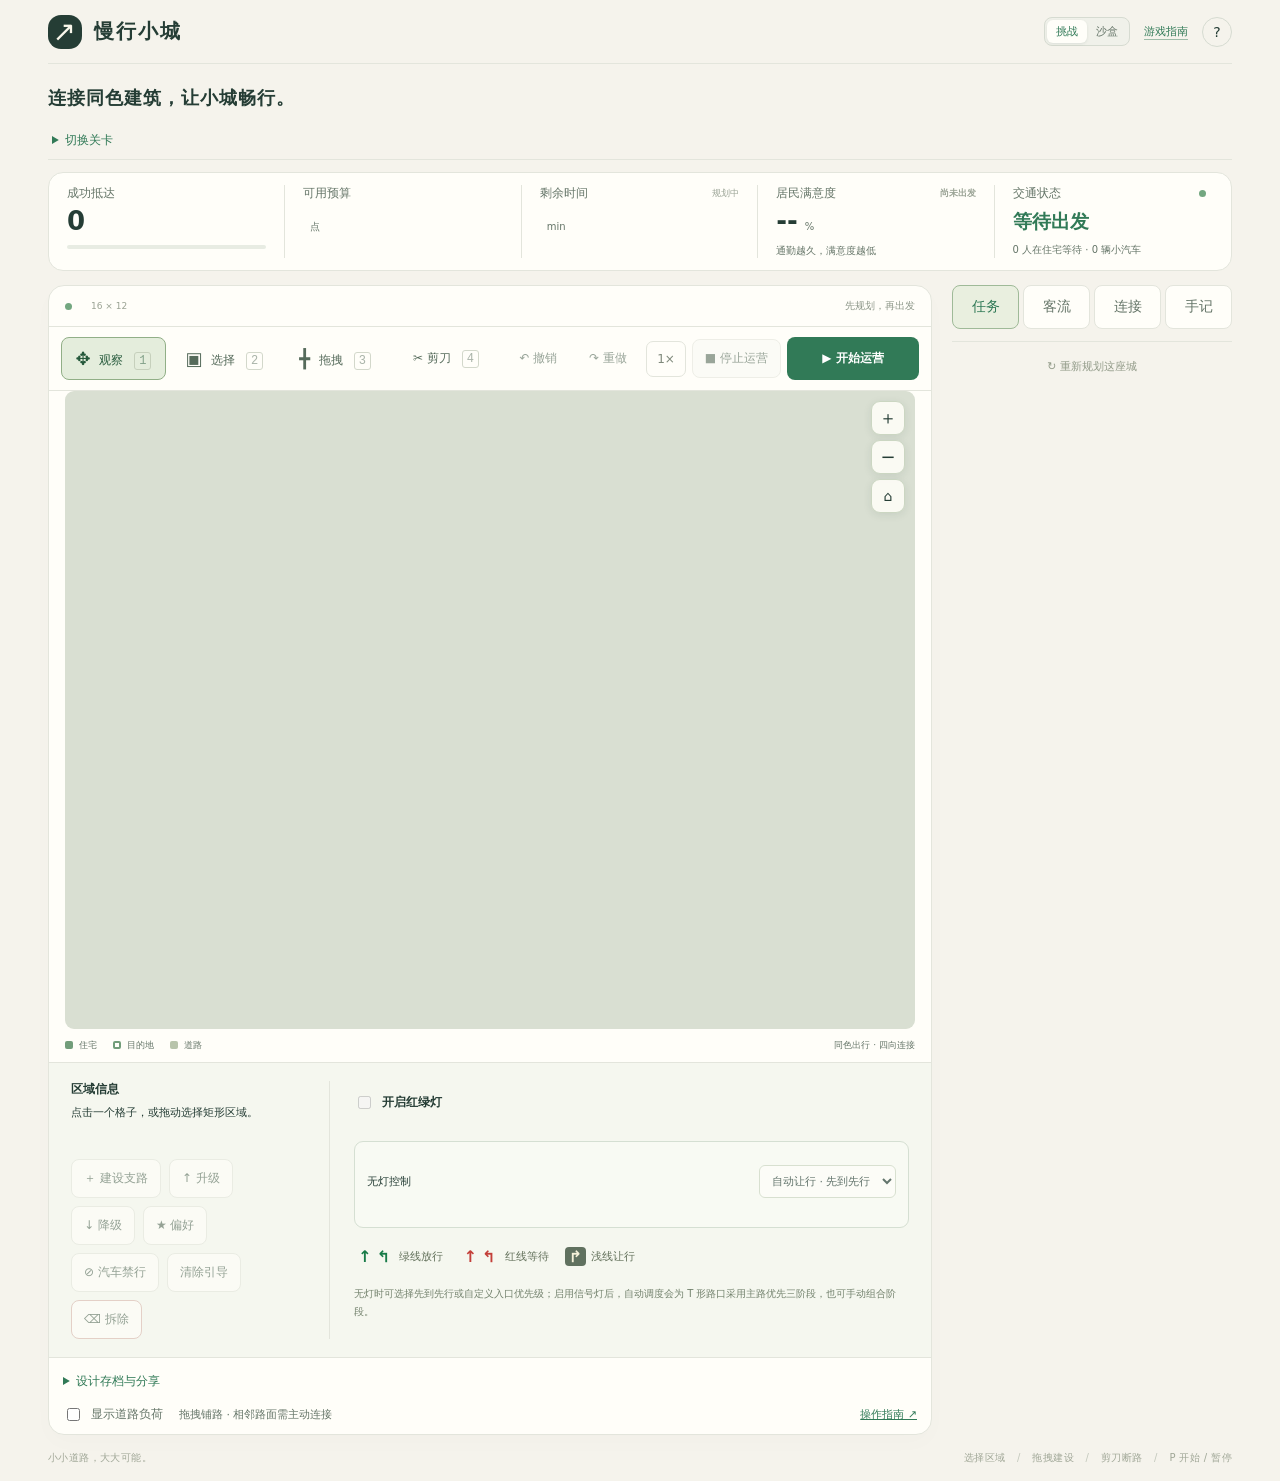
==== commit 656f44df: "feat(game): add design import export and sharing" ====
--- a/src/game/index.html
+++ b/src/game/index.html
@@ -33,7 +33,7 @@
           <div class="map-footer"><div class="legend"><span><i class="legend-home"></i>住宅</span><span><i class="legend-dest"></i>目的地</span><span><i class="legend-road"></i>道路</span><span id="legend-site" hidden><i class="legend-site"></i>建设中</span><span id="legend-region" hidden><i class="legend-region"></i>待开放区域</span><span id="legend-bus" hidden><i class="legend-bus"></i>公交</span></div><span>同色出行 · 四向连接</span></div>
           <section id="road-inspector" class="road-inspector"><div class="inspector-summary"><div class="drawer-heading"><h3 id="selection-title">区域信息</h3><button id="close-inspector" class="tool drawer-close" type="button">收起</button></div><p id="road-detail">点击一个格子，或拖动选择矩形区域。</p><p id="road-load"></p><p id="signal-phase"></p><div class="road-actions"><button id="unlock-region" class="tool" hidden>🔓 开放区域</button><button id="build-road" class="tool" disabled>＋ 建设支路</button><button id="select-road-route" class="tool" hidden>⇥ 选中整段道路</button><button id="upgrade-road" class="tool" disabled>↑ 升级</button><button id="downgrade-road" class="tool" disabled>↓ 降级</button><button id="prefer-road" class="tool" disabled>★ 偏好</button><button id="avoid-road" class="tool" disabled>⊘ 汽车禁行</button><button id="clear-road-policy" class="tool" disabled>清除引导</button><button id="remove-road" class="tool danger-button" disabled>⌫ 拆除</button></div><div id="bus-line-inspector" class="bus-line-inspector" hidden></div></div><div id="signal-controls" class="signal-controls"><label class="signal-master"><input id="signal-enabled" type="checkbox" disabled> 开启红绿灯</label><div id="signal-off-options" class="signal-subpanel"><label>无灯控制 <select id="signal-yield-mode" disabled><option value="arrival">自动让行 · 先到先行</option><option value="priority">按入口方向优先</option></select></label><div id="signal-priority-editor" hidden><strong>入口通行顺序</strong><div id="signal-priority-list" class="signal-order-list"></div><small>上方入口优先；同一入口内仍按到达顺序通行。</small></div></div><div id="signal-on-options" class="signal-subpanel" hidden><label><input id="signal-automatic" type="checkbox" disabled checked> 自动设置信号灯</label><label>每阶段绿灯 <select id="signal-cycle" disabled><option value="2">2 秒</option><option value="4">4 秒</option><option value="6">6 秒</option></select></label><div id="signal-custom-editor" hidden><div class="signal-custom-heading"><strong>手动放行动作</strong><button id="suggest-signal-phases" class="tool" type="button">按车流建议</button><button id="add-signal-phase" class="tool" type="button">＋ 阶段</button></div><p id="signal-conflict" class="signal-conflict" role="status"></p><div id="signal-phase-list" class="signal-phase-list"></div><small>可设置 1～8 个阶段；编辑时允许暂存冲突组合并以红色标出，但修正前不能开始运营。右转始终让行，不纳入灯序。</small></div></div><div class="signal-legend" aria-label="路口箭头线图例"><span><i class="go-mark">↑ ↰</i> 绿线放行</span><span><i class="stop-mark">↑ ↰</i> 红线等待</span><span><i class="yield-mark">↱</i> 浅线让行</span></div><small id="signal-control-help">无灯时可选择先到先行或自定义入口优先级；启用信号灯后，自动调度会为 T 形路口采用主路优先三阶段，也可手动组合阶段。</small></div></section>
           <section id="bus-controls" class="bus-controls" hidden><div class="bus-heading"><div class="drawer-heading"><strong>公交线路管理</strong><button id="close-bus-drawer" class="tool drawer-close" type="button">收起</button></div><span id="bus-status">尚未规划公交线路</span></div><label>当前线路 <select id="bus-line-select" aria-label="选择公交线路"></select></label><button id="new-bus-line" class="tool">＋ 新建</button><label>名称 <input id="bus-line-name" maxlength="20" aria-label="公交线路名称"></label><label>颜色 <input id="bus-line-color" type="color" value="#1686a0" aria-label="公交线路颜色"></label><label>投放车辆 <select id="bus-count"><option value="1">1 辆 · 6 点</option><option value="2">2 辆 · 12 点</option><option value="3">3 辆 · 18 点</option></select></label><label>发车间隔 <select id="bus-headway"><option value="2">2 秒</option><option value="4" selected>4 秒</option><option value="6">6 秒</option><option value="8">8 秒</option></select></label><label class="bus-return-label"><input id="bus-return-trip" type="checkbox"> 原路返回</label><label class="bus-return-label"><input id="bus-return-stops" type="checkbox"> 返程停站</label><button id="trim-bus" class="tool">反向擦除</button><button id="redraw-bus" class="tool">清空重画</button><button id="delete-bus" class="tool danger-button">删除线路</button><div id="bus-line-visibility" class="bus-line-visibility" aria-label="公交线路显示设置"></div><small>容量 12 人 · 道路速度的 1.35 倍 · 上下客 8 人/秒；多车按发车间隔依次投入；眼睛按钮可突出或虚化各条线路</small></section>
-          <div class="road-settings"><details class="design-menu"><summary>设计存档</summary><div><button id="save-design" class="tool">保存设计</button><button id="load-design" class="tool">读取设计</button><button id="reference-design" class="tool reference-button" hidden>查看参考答案</button><button id="clear-progress" class="tool danger-button">清除自动进度</button><small id="design-help">设计存档按关卡保留；自动进度用于刷新后继续。</small></div></details><label id="load-setting"><input type="checkbox" id="show-load"> 显示道路负荷</label><span class="map-hint">拖拽铺路 · 相邻路面需主动连接</span><a href="manual.html">操作指南 ↗</a></div>
+          <div class="road-settings"><details class="design-menu"><summary>设计存档与分享</summary><div><button id="save-design" class="tool">保存设计</button><button id="load-design" class="tool">读取设计</button><button id="share-design" class="tool">导出 / 分享</button><button id="import-design" class="tool">导入设计</button><button id="reference-design" class="tool reference-button" hidden>查看参考答案</button><button id="clear-progress" class="tool danger-button">清除自动进度</button><small id="design-help">手动存档按关卡保留；导出和分享只包含规划数据。</small></div></details><label id="load-setting"><input type="checkbox" id="show-load"> 显示道路负荷</label><span class="map-hint">拖拽铺路 · 相邻路面需主动连接</span><a href="manual.html">操作指南 ↗</a></div>
         </section>
         <aside class="sidebar">
           <nav class="mobile-info-tabs" aria-label="任务与城市信息"><button data-mobile-panel="mission" class="active">任务</button><button data-mobile-panel="demand">客流</button><button data-mobile-panel="connections">连接</button><button data-mobile-panel="notes">手记</button></nav>
@@ -48,7 +48,7 @@
       <footer class="footer"><span>小小道路，大大可能。</span><span>选择区域 <span class="footer-sep">/</span> 拖拽建设 <span class="footer-sep">/</span> 剪刀断路 <span class="footer-sep">/</span> P 开始 / 暂停</span></footer>
     </main>
   </div>
-  <dialog id="help-dialog"><button class="dialog-close" aria-label="关闭说明">×</button><div class="eyebrow">WELCOME, CITY PLANNER</div><h2>你的第一座交通小城</h2><p>用道路把各个住宅连到<b>同色目的地</b>。一条路线可以包含多个住宅与多个目的地（各自标注输出量/输入量）；车辆选择自由流预计耗时最低的可达目的地。每栋住宅按居民产生率逐步产生出行需求，达到本轮总人数后停止新增；小汽车在门口道路有位置时逐辆出发，驶出速度只由门口道路等级决定，每车 1 人并沿自由流预计耗时最低的道路前进；公交车可在站点集中运送已经产生的居民。</p><p><a href="manual.html">打开完整游戏指南</a>，查看操作方法、车辆出行和交通模拟规则。首次操作时，地图上方会按实际进度给出四个短步骤；可跳过，并可用本弹窗底部按钮重新打开。</p><ul><li><b>观察模式（1，默认）</b>：鼠标拖动或手机单指拖动地图，按住 Ctrl 滚动或双指捏合缩放；越过边界松手后会回弹。右上角按钮可缩放或复位。</li><li><b>选择模式（2）</b>：点击选择单格，拖动选择矩形。单格普通道路可进一步选中两端路口之间的整段道路（不含路口格），整段升级、降级或拆除会先显示预计费用与结果，确认后才施工；区域和路线选中后，地图右下角提供只有图标的升级、降级、拆除快捷按钮。只有三岔或十字路口提供调灯操作，住宅可查看人口守恒与预计路径，目的地可查看容量信息。</li><li><b>拖拽模式（3）</b>：从已有道路起拖时，该格等级会成为本次改造目标；经过不同等级的已有道路会预览升降级箭头与松手结果，并在提交时统一到起点等级。从道路起拖到空地时，新路也继承起点等级；从建筑或空地起拖时，新路才默认为支路。普通拖拽继续补充明确连接；回拖可撤销预览，松手时才一次性应用。</li><li><b>剪刀模式（4）</b>：沿既有连接拖动，只剪断连接、保留路面且不返还预算。同格交叉形成路口，相邻路面不会自动连接。</li><li>道路只沿拖动经过的上下左右方向相连；河流只能经过桥梁格，但桥面道路和岸边连接都需主动建设。</li><li>支路 / 干道 / 快速路每格花费 1 / 2 / 3 点预算，速度为 2.8 / 4 / 5.2 格每秒，每方向分别有 1 / 2 / 3 条车道，路宽逐级增加，车宽保持一致。每条车道可前后容纳 2 辆车，因此每方向容量为 2 / 4 / 6 辆（双向总容量为 4 / 8 / 12 辆，包含驶入预约），后车不能穿过前车。在选择模式选中道路后，可用分开的按钮按差价升级或降级，也可拆除；选中区域或路线后，地图上还会显示无文字的 ↑ / ↓ / ⌫ 快捷按钮；桥面道路与普通道路相同。</li><li>满载时车辆在上游排队，不会因拥堵直接判负。路口关闭红绿灯时，可按到达时间自动让行，或自定义北、东、南、西入口优先顺序，均以正常速度的 35% 逐车通过。启用红绿灯后可使用横向直行、横向左转、纵向直行、纵向左转自动循环，也可配置 1～8 个手动阶段、预览当前动作并按预计车流生成建议灯序；冲突组合可暂存并会标红，开始运营前必须按提示位置修正。右转不等灯，但要避让直行、左转及已进入路口的冲突车辆，出口满载时也要等待。互不冲突的车流可以同时通过。</li><li>三岔 / 十字路口默认自动避让。路况与红绿灯只在开放这些功能的关卡可用；开放后点击路口，可选择无灯让行方式、排列入口优先级，或调整红绿灯的自动/手动阶段与绿灯时长。道路负荷显示最忙方向的占用率，路口显示四个冲突分区的预约率；普通道路每车道有前后两个位置。路口格内印有各进口的直行和左转箭头线：绿线放行，红线等待；右转浅色弯线表示让行通行。只显示已有出口，关闭信号后所有箭头线变为浅色。</li><li>规划时住宅右上角显示总人口、目的地右上角显示接收容量；运营时分别实时显示尚未离开的居民和扣除已分配人数后的剩余容量。住宅左下角显示居民产生率，右下角“待”字气泡显示当前排队；住宅详情会提示汽车出口规则，并在地图高亮预计路径与最低速度瓶颈。</li><li><b>公交线模式（5）</b>：在公交教学关沿已有明确连接的道路分段绘制，每次从线路末端续画。普通线路须回到起点才会发车；也可开启原路返回并选择返程是否停站。运营前检查会提示无效线路，但不会阻止其他交通开始运行。线路允许重复道路；每辆公交消耗 6 点预算，容量 12 人，速度为道路小汽车速度的 1.35 倍，上下客每秒 8 人；多车按 2～8 秒间隔依次发车。线路完成后，邻近建筑的线路道路格自动设站；选择线路道路格可分别管理经过该格的各条线路站点，无需建筑道路出口连接。公交面板可管理线路名称、颜色、从末端反向擦除、清空重画、删除、车辆数、发车间隔、双向停站及逐线路突出/虚化；彩线靠右连续绘制，细箭头表示方向，自动返程段显示为同色虚线；公交只接走目的地也有站点且容量充足的居民，车顶人数标识实时显示载客量。</li><li>准备好后点击「开始运营」；系统会先提示不可达住宅、容量不足、无效公交和理论送达上限，这些提示可忽略；手动红绿灯冲突必须按给出的地图位置修正后才能运行。在本关时限内达到运输目标即胜利。运营开始后规划会锁定，暂停时也只能查看路况；如需修改，请点击「停止运营」，道路、信号与公交线路设置会保留，车辆、车上乘客、成绩与计时会清空并返回规划。</li><li>规划阶段可用“撤销 / 重做”按钮恢复最多 60 步道路、剪断、等级、信号灯或公交编辑，也可按 Ctrl/Command + Z 撤销，按 Ctrl/Command + Shift + Z 或 Ctrl/Command + Y 重做；运营期间暂时锁定，停止运营后可继续使用。</li><li>「保存设计」会按关卡将当前道路、等级、汽车引导、信号和公交线路（含站点、班距及双向停站）设置保存在本浏览器中；「读取设计」会替换当前设计并重新进入规划。规划修改还会自动保存最近关卡与草稿，刷新后可从顶部一键继续；五日日期、收入、区域、支出和检查点也会恢复，但运行中的车辆与计时不会保存。「清除自动进度」不会删除手动设计或成绩。配置了参考答案的教程关卡会在首次失败后解锁“查看参考答案”；载入后仍需自行开始运营。</li><li>运营时顶部会实时显示已经产生居民的满意度；居民等待或在途时间超过 8、15、25 秒会逐档下降，地图会在长时间排队的住宅、汽车、公交和换乘站旁显示居民表情与人数。结算时按完整通勤时间统计四档分布；已经产生但尚未抵达的居民按最低档计入满意度，并展示未产生、等待、汽车在途、公交在途与已抵达的人口守恒拆分。普通关卡中满意度仅用于展示。</li><li><b>五日挑战</b>会连续运营五天；进入关卡或新一天时，地图自动聚焦当前已开放的道路与建筑。未来区域覆盖半透明灰雾、保留隐约轮廓并显示可点击的锁；点击锁或灰雾可查看任务条件，达成后支付建设点开放，开放前不能建设。区域内建筑还要满足自身条件；同色住宅或目的地尚未成对启用时，人口或容量保持锁定，不参与目标和满意度。进度条可回到任一天运营前，并恢复当时的区域开放与支出。</li><li>键盘：方向键移动光标，空格使用当前模式；1 / 2 / 3 / 4 / 5 切换观察、选择、拖拽、剪刀、公交线。选择模式按空格选择当前格；拖拽或剪刀用空格设起点、方向键延伸、空格结束；P 暂停。倍速按钮会依次切换 1×、2×、4×、0.5×；车辆、需求、信号灯和倒计时都会按所选倍速运行。</li></ul><div class="dialog-actions"><button id="reopen-tutorial" class="tool" type="button">重新打开操作引导</button><button class="primary dialog-done">明白了，开始规划</button></div></dialog>
+  <dialog id="help-dialog"><button class="dialog-close" aria-label="关闭说明">×</button><div class="eyebrow">WELCOME, CITY PLANNER</div><h2>你的第一座交通小城</h2><p>用道路把各个住宅连到<b>同色目的地</b>。一条路线可以包含多个住宅与多个目的地（各自标注输出量/输入量）；车辆选择自由流预计耗时最低的可达目的地。每栋住宅按居民产生率逐步产生出行需求，达到本轮总人数后停止新增；小汽车在门口道路有位置时逐辆出发，驶出速度只由门口道路等级决定，每车 1 人并沿自由流预计耗时最低的道路前进；公交车可在站点集中运送已经产生的居民。</p><p><a href="manual.html">打开完整游戏指南</a>，查看操作方法、车辆出行和交通模拟规则。首次操作时，地图上方会按实际进度给出四个短步骤；可跳过，并可用本弹窗底部按钮重新打开。选关卡片会显示进度与星级，推荐标记和结算中的下一课建议不会锁定其他关卡。</p><ul><li><b>观察模式（1，默认）</b>：鼠标拖动或手机单指拖动地图，按住 Ctrl 滚动或双指捏合缩放；越过边界松手后会回弹。右上角按钮可缩放或复位。</li><li><b>选择模式（2）</b>：点击选择单格，拖动选择矩形。单格普通道路可进一步选中两端路口之间的整段道路（不含路口格），整段升级、降级或拆除会先显示预计费用与结果，确认后才施工；区域和路线选中后，地图右下角提供只有图标的升级、降级、拆除快捷按钮。只有三岔或十字路口提供调灯操作，住宅可查看人口守恒与预计路径，目的地可查看容量信息。</li><li><b>拖拽模式（3）</b>：从已有道路起拖时，该格等级会成为本次改造目标；经过不同等级的已有道路会预览升降级箭头与松手结果，并在提交时统一到起点等级。从道路起拖到空地时，新路也继承起点等级；从建筑或空地起拖时，新路才默认为支路。普通拖拽继续补充明确连接；回拖可撤销预览，松手时才一次性应用。</li><li><b>剪刀模式（4）</b>：沿既有连接拖动，只剪断连接、保留路面且不返还预算。同格交叉形成路口，相邻路面不会自动连接。</li><li>道路只沿拖动经过的上下左右方向相连；河流只能经过桥梁格，但桥面道路和岸边连接都需主动建设。</li><li>支路 / 干道 / 快速路每格花费 1 / 2 / 3 点预算，速度为 2.8 / 4 / 5.2 格每秒，每方向分别有 1 / 2 / 3 条车道，路宽逐级增加，车宽保持一致。每条车道可前后容纳 2 辆车，因此每方向容量为 2 / 4 / 6 辆（双向总容量为 4 / 8 / 12 辆，包含驶入预约），后车不能穿过前车。在选择模式选中道路后，可用分开的按钮按差价升级或降级，也可拆除；选中区域或路线后，地图上还会显示无文字的 ↑ / ↓ / ⌫ 快捷按钮；桥面道路与普通道路相同。</li><li>满载时车辆在上游排队，不会因拥堵直接判负。路口关闭红绿灯时，可按到达时间自动让行，或自定义北、东、南、西入口优先顺序，均以正常速度的 35% 逐车通过。启用红绿灯后可使用横向直行、横向左转、纵向直行、纵向左转自动循环，也可配置 1～8 个手动阶段、预览当前动作并按预计车流生成建议灯序；冲突组合可暂存并会标红，开始运营前必须按提示位置修正。右转不等灯，但要避让直行、左转及已进入路口的冲突车辆，出口满载时也要等待。互不冲突的车流可以同时通过。</li><li>三岔 / 十字路口默认自动避让。路况与红绿灯只在开放这些功能的关卡可用；开放后点击路口，可选择无灯让行方式、排列入口优先级，或调整红绿灯的自动/手动阶段与绿灯时长。道路负荷显示最忙方向的占用率，路口显示四个冲突分区的预约率；普通道路每车道有前后两个位置。路口格内印有各进口的直行和左转箭头线：绿线放行，红线等待；右转浅色弯线表示让行通行。只显示已有出口，关闭信号后所有箭头线变为浅色。</li><li>规划时住宅右上角显示总人口、目的地右上角显示接收容量；运营时分别实时显示尚未离开的居民和扣除已分配人数后的剩余容量。住宅左下角显示居民产生率，右下角“待”字气泡显示当前排队；住宅详情会提示汽车出口规则，并在地图高亮预计路径与最低速度瓶颈。</li><li><b>公交线模式（5）</b>：在公交教学关沿已有明确连接的道路分段绘制，每次从线路末端续画。普通线路须回到起点才会发车；也可开启原路返回并选择返程是否停站。运营前检查会提示无效线路，但不会阻止其他交通开始运行。线路允许重复道路；每辆公交消耗 6 点预算，容量 12 人，速度为道路小汽车速度的 1.35 倍，上下客每秒 8 人；多车按 2～8 秒间隔依次发车。线路完成后，邻近建筑的线路道路格自动设站；选择线路道路格可分别管理经过该格的各条线路站点，无需建筑道路出口连接。公交面板可管理线路名称、颜色、从末端反向擦除、清空重画、删除、车辆数、发车间隔、双向停站及逐线路突出/虚化；彩线靠右连续绘制，细箭头表示方向，自动返程段显示为同色虚线；公交只接走目的地也有站点且容量充足的居民，车顶人数标识实时显示载客量。</li><li>准备好后点击「开始运营」；系统会先提示不可达住宅、容量不足、无效公交和理论送达上限，这些提示可忽略；手动红绿灯冲突必须按给出的地图位置修正后才能运行。在本关时限内达到运输目标即胜利。运营开始后规划会锁定，暂停时也只能查看路况；如需修改，请点击「停止运营」，道路、信号与公交线路设置会保留，车辆、车上乘客、成绩与计时会清空并返回规划。</li><li>规划阶段可用“撤销 / 重做”按钮恢复最多 60 步道路、剪断、等级、信号灯或公交编辑，也可按 Ctrl/Command + Z 撤销，按 Ctrl/Command + Shift + Z 或 Ctrl/Command + Y 重做；运营期间暂时锁定，停止运营后可继续使用。</li><li>「保存设计」会按关卡将当前道路、等级、汽车引导、信号和公交线路（含站点、班距及双向停站）设置保存在本浏览器中；「读取设计」会替换当前设计并重新进入规划。「导出 / 分享」可下载版本化 JSON 或复制文本分享码；「导入设计」支持粘贴文本或选择文件，并在预览关卡、道路数、公交线数与费用后才原子替换。分享内容不含车辆、计时、成绩或关卡定义。规划修改还会自动保存最近关卡与草稿，刷新后可从顶部一键继续；五日日期、收入、区域、支出和检查点也会恢复，但运行中的车辆与计时不会保存。「清除自动进度」不会删除手动设计或成绩。配置了参考答案的教程关卡会在首次失败后解锁“查看参考答案”；载入后仍需自行开始运营。</li><li>运营时顶部会实时显示已经产生居民的满意度；居民等待或在途时间超过 8、15、25 秒会逐档下降，地图会在长时间排队的住宅、汽车、公交和换乘站旁显示居民表情与人数。结算时按完整通勤时间统计四档分布；已经产生但尚未抵达的居民按最低档计入满意度，并展示未产生、等待、汽车在途、公交在途与已抵达的人口守恒拆分。普通关卡中满意度仅用于展示。</li><li><b>五日挑战</b>会连续运营五天；进入关卡或新一天时，地图自动聚焦当前已开放的道路与建筑。未来区域覆盖半透明灰雾、保留隐约轮廓并显示可点击的锁；点击锁或灰雾可查看任务条件，达成后支付建设点开放，开放前不能建设。区域内建筑还要满足自身条件；同色住宅或目的地尚未成对启用时，人口或容量保持锁定，不参与目标和满意度。进度条可回到任一天运营前，并恢复当时的区域开放与支出。</li><li>键盘：方向键移动光标，空格使用当前模式；1 / 2 / 3 / 4 / 5 切换观察、选择、拖拽、剪刀、公交线。选择模式按空格选择当前格；拖拽或剪刀用空格设起点、方向键延伸、空格结束；P 暂停。倍速按钮会依次切换 1×、2×、4×、0.5×；车辆、需求、信号灯和倒计时都会按所选倍速运行。</li></ul><div class="dialog-actions"><button id="reopen-tutorial" class="tool" type="button">重新打开操作引导</button><button class="primary dialog-done">明白了，开始规划</button></div></dialog>
   <dialog id="region-dialog" aria-labelledby="region-dialog-title"><div class="eyebrow">CITY EXPANSION</div><h2 id="region-dialog-title">开放新区域？</h2><p id="region-dialog-description"></p><div class="dialog-actions"><button id="cancel-region" class="tool">暂不开放</button><button id="confirm-region" class="primary">支付并开放</button></div></dialog>
   <dialog id="road-operation-dialog" aria-labelledby="road-operation-title"><div class="eyebrow">ROAD EDIT PREVIEW</div><h2 id="road-operation-title">确认改造整段道路？</h2><p id="road-operation-description"></p><div class="dialog-actions"><button id="cancel-road-operation" class="tool">取消</button><button id="confirm-road-operation" class="primary">确认施工</button></div></dialog>
   <dialog id="reset-dialog"><h2>重新规划这座城？</h2><p>本局道路、公交线路、车辆和成绩会被清空。</p><div class="dialog-actions"><button id="cancel-reset" class="tool">继续这一局</button><button id="confirm-reset" class="primary">重新开始</button></div></dialog>
@@ -57,9 +57,11 @@
   <dialog id="mode-dialog"><h2 id="mode-confirm-title">切换游戏模式？</h2><p id="mode-confirm-description">当前设计、车辆和运营成绩会被清空。</p><div class="dialog-actions"><button id="cancel-mode" class="tool">保留当前模式</button><button id="confirm-mode" class="primary">切换模式</button></div></dialog>
   <dialog id="stop-dialog"><h2>停止运营并重新规划？</h2><p>当前道路、道路等级、信号和公交线路会保留；车辆、车上乘客、成绩、排队和计时会被清空。</p><div class="dialog-actions"><button id="cancel-stop" class="tool">继续运营</button><button id="confirm-stop" class="primary">停止并规划</button></div></dialog>
   <dialog id="load-dialog"><h2>读取已保存的设计？</h2><p>当前道路、公交线路和运营进度会被保存的设计替换，并回到规划状态。</p><div class="dialog-actions"><button id="cancel-load" class="tool">取消</button><button id="confirm-load" class="primary">读取设计</button></div></dialog>
+  <dialog id="share-dialog" aria-labelledby="share-dialog-title"><div class="eyebrow">DESIGN SHARE</div><h2 id="share-dialog-title">导出当前设计</h2><p>分享内容只包含关卡 ID、道路、连接、道路引导、信号灯和公交规划，不包含车辆、计时、成绩或关卡定义。</p><label class="share-code-label" for="share-code">文本分享码</label><textarea id="share-code" class="design-text" readonly rows="6" aria-label="当前设计分享码"></textarea><div class="dialog-actions"><button id="close-share" class="tool">关闭</button><button id="download-design" class="tool">下载 JSON</button><button id="copy-share-code" class="primary">复制分享码</button></div></dialog>
+  <dialog id="import-dialog" aria-labelledby="import-dialog-title"><div class="eyebrow">DESIGN IMPORT</div><h2 id="import-dialog-title">导入设计</h2><p>粘贴“慢行小城”分享码或版本化 JSON，也可以选择 JSON / 文本文件。预览和严格校验通过前不会修改当前城市。</p><textarea id="import-design-text" class="design-text" rows="7" maxlength="2000000" placeholder="在此粘贴分享码或 JSON" aria-label="要导入的设计内容"></textarea><input id="import-design-file" type="file" accept="application/json,text/plain,.json,.txt" hidden><div class="import-actions"><button id="choose-design-file" class="tool">选择文件</button><button id="preview-import" class="tool">校验并预览</button></div><p id="import-error" class="import-error" role="alert" hidden></p><dl id="import-preview" class="import-preview" hidden><div><dt>关卡</dt><dd id="import-level"></dd></div><div><dt>道路</dt><dd id="import-roads"></dd></div><div><dt>公交线</dt><dd id="import-buses"></dd></div><div><dt>预计费用</dt><dd id="import-cost"></dd></div></dl><p id="import-notice" class="import-notice" hidden></p><div class="dialog-actions"><button id="cancel-import" class="tool">取消</button><button id="confirm-import" class="primary" disabled>导入并替换</button></div></dialog>
   <dialog id="reference-dialog"><div class="eyebrow">TUTORIAL SOLUTION</div><h2 id="reference-dialog-title">载入当前参考答案？</h2><p id="reference-dialog-description">当前规划会被完整参考设计替换，包括道路、连接、等级、引导、信号灯和公交线路。多日任务会保留已完成日期、累计收入和实际预算；资金不足时不会载入。载入后仍由你决定何时开始运营，也可以继续修改。</p><div class="dialog-actions"><button id="cancel-reference" class="tool">保留我的规划</button><button id="confirm-reference" class="primary">载入参考答案</button></div></dialog>
   <dialog id="preflight-dialog" aria-labelledby="preflight-title"><div class="eyebrow">OPERATION CHECK</div><h2 id="preflight-title">运营前发现需要确认的问题</h2><p id="preflight-summary"></p><ul id="preflight-list" class="preflight-list"></ul><p id="preflight-note" class="preflight-note">检查只提供规划提示，不会阻止开始。无效公交线路将不发车，其余交通按当前设计运行。</p><div class="dialog-actions"><button id="cancel-preflight" class="tool">返回规划</button><button id="confirm-preflight" class="primary">仍然开始运营</button></div></dialog>
-  <dialog id="result-dialog"><div id="result-celebration" class="result-celebration" aria-hidden="true"></div><div class="result-icon" id="result-icon">↗</div><div class="eyebrow">CITY REPORT</div><h2 id="result-title"></h2><p id="result-description"></p><div class="result-stats" id="result-stats"></div><button id="next-level" class="primary">下一座小城 ↗</button><button id="play-again" class="tool">再规划一次</button><button id="result-reference" class="tool reference-button" hidden>查看参考答案</button><button id="view-city" class="reset">查看我的城市</button></dialog>
-  <script src="level-catalog.js"></script><script src="core-geometry.js"></script><script src="core-bus.js"></script><script src="core.js"></script><script src="core-campaign.js"></script><script src="level-validation.js"></script><script src="game-results.js"></script><script src="game-effects.js"></script><script src="game-canvas.js"></script><script src="game-bootstrap.js"></script><script src="game-storage.js"></script><script src="game-tutorial.js"></script><script src="game.js"></script>
+  <dialog id="result-dialog"><div id="result-celebration" class="result-celebration" aria-hidden="true"></div><div class="result-icon" id="result-icon">↗</div><div class="eyebrow">CITY REPORT</div><h2 id="result-title"></h2><p id="result-description"></p><div class="result-stats" id="result-stats"></div><aside id="result-recommendation" class="result-recommendation"><strong id="result-recommendation-title"></strong><span id="result-recommendation-text"></span></aside><button id="next-level" class="primary">下一座小城 ↗</button><button id="play-again" class="tool">再规划一次</button><button id="result-reference" class="tool reference-button" hidden>查看参考答案</button><button id="view-city" class="reset">查看我的城市</button></dialog>
+  <script src="level-catalog.js"></script><script src="core-geometry.js"></script><script src="core-bus.js"></script><script src="core.js"></script><script src="core-campaign.js"></script><script src="level-validation.js"></script><script src="game-results.js"></script><script src="game-effects.js"></script><script src="game-canvas.js"></script><script src="game-bootstrap.js"></script><script src="game-storage.js"></script><script src="game-design-sharing.js"></script><script src="game-tutorial.js"></script><script src="game-navigation.js"></script><script src="game.js"></script>
 </body>
 </html>
--- a/src/game/style.css
+++ b/src/game/style.css
@@ -25,7 +25,7 @@
 .road-settings label, .road-inspector label { font-size: 12px; display: flex; align-items: center; gap: 8px; }
 select { font: inherit; color: var(--ink); background: var(--paper); border: 1px solid #cbd6c2; border-radius: 6px; padding: 8px; max-width: 100%; }
 input { accent-color: var(--green); }
-input:focus-visible, select:focus-visible { outline: 3px solid #e0ac58; outline-offset: 2px; }
+input:focus-visible, select:focus-visible, textarea:focus-visible { outline: 3px solid #e0ac58; outline-offset: 2px; }
 .signal-legend { display: flex; flex-wrap: wrap; gap: 8px 16px; flex-basis: 100%; font-size: 11px; color: #64725c; }
 .signal-legend span { display: inline-flex; align-items: center; gap: 5px; }
 .signal-legend i { font-style: normal; font-size: 16px; font-weight: 800; border-radius: 4px; padding: 0 4px; }
@@ -122,8 +122,13 @@
 .level-card.selected { background: #e9efdf; border-color: #7ea079; box-shadow: inset 0 0 0 1px #7ea079; }
 .level-card.selected .level-number { color: var(--green); }
 .level-card.selected::after { content: '●'; position: absolute; right: 11px; top: 10px; font-size: 8px; color: var(--green); }
-.level-stars { display: block; margin-top: 6px; color: #b67a26; font-size: 11px; font-weight: 700; }
-.chapter small { max-width: 125px; }
+.level-stars { display: inline-block; margin-top: 6px; color: #b67a26; font-size: 11px; font-weight: 700; }
+.level-status { display: inline-block; margin: 6px 7px 0 0; padding: 2px 5px; border-radius: 8px; background: #eceee8; color: #6f786f; font-size: 9px; font-weight: 700; }
+.level-status.in-progress { background: #fff0cc; color: #88621f; }
+.level-status.completed { background: #dfeedd; color: #377046; }
+.level-card.recommended { border-color: #d4a34c; }
+.level-card.recommended::before { content: '推荐'; position: absolute; right: 8px; bottom: 8px; color: #9a671a; font-size: 8px; font-weight: 800; letter-spacing: .5px; }
+.chapter small { max-width: 180px; }
 @media (max-width: 760px) {
   .level-card { flex-basis: 138px; padding: 10px; }
   .level-card strong { font-size: 12px; }
@@ -184,6 +189,18 @@
 .game-page .design-menu summary { width: fit-content; padding: 5px 0; }
 .game-page .design-menu > div { display: flex; flex-wrap: wrap; gap: 8px; align-items: center; padding: 8px 0; }
 .game-page .design-menu small { flex: 1 1 160px; }
+#share-dialog, #import-dialog { max-width: 620px; }
+.share-code-label { display: block; margin: 14px 0 6px; color: var(--ink); font-size: 12px; font-weight: 700; }
+.design-text { width: 100%; resize: vertical; padding: 11px 12px; border: 1px solid #cbd6c2; border-radius: 9px; background: #f8faf3; color: var(--ink); font: 11px/1.55 ui-monospace, SFMono-Regular, Consolas, monospace; overflow-wrap: anywhere; }
+.import-actions { display: flex; gap: 8px; margin: 10px 0; }
+.import-actions .tool, #share-dialog .tool { border-color: var(--line); background: #fafaf5; }
+.import-error { margin: 10px 0; padding: 9px 11px; border-radius: 8px; background: #fff2ee; color: #963f34; }
+.import-preview { display: grid; grid-template-columns: repeat(4,minmax(0,1fr)); gap: 8px; margin: 14px 0; }
+.import-preview div { padding: 10px; border: 1px solid #d8e1d2; border-radius: 9px; background: #f4f8ef; }
+.import-preview dt { color: var(--muted); font-size: 10px; }
+.import-preview dd { margin: 4px 0 0; color: var(--green); font-size: 12px; font-weight: 700; overflow-wrap: anywhere; }
+.import-notice { color: #7a6035; }
+@media(max-width:560px){.import-preview{grid-template-columns:1fr 1fr}.dialog-actions{flex-wrap:wrap}.dialog-actions .primary{margin-top:0}}
 .game-page .sidebar { display: flex; gap: 12px; min-width: 0; }
 .game-page .mobile-info-tabs { display: flex; gap: 4px; }
 .game-page .mobile-info-tabs button { flex: 1; min-height: 44px; padding: 8px; border: 1px solid var(--line); border-radius: 8px; background: var(--paper); color: var(--muted); }
@@ -294,6 +311,9 @@
 #result-dialog.rewards-visible .star-report p { animation: reward-row-in .42s ease-out var(--reward-delay) both; }
 #result-dialog.rewards-visible .star-report p.new-earned .star-glyph { animation: star-earned .72s cubic-bezier(.2,.9,.25,1.35) var(--reward-delay) both; }
 .game-page .personal-best.new-best { border: 1px solid #dfbc69; color: #815718; background: #fff4cf; }
+.game-page .result-recommendation { display: grid; gap: 3px; margin: 13px 0; padding: 11px 12px; border: 1px solid #d5a64c; border-radius: 9px; background: #fff8e5; text-align: left; }
+.game-page .result-recommendation strong { color: #72501f; font-size: 13px; }
+.game-page .result-recommendation span { color: #756848; font-size: 11px; line-height: 1.5; }
 #result-dialog.rewards-visible .personal-best.new-best { animation: best-reveal .6s ease-out 760ms both; }
 @keyframes confetti-fall { 0% { opacity: 0; transform: translateY(-20px) rotate(0); } 12% { opacity: 1; } 100% { opacity: 0; transform: translate(var(--piece-drift), 280px) rotate(540deg); } }
 @keyframes victory-icon { 0% { opacity: 0; transform: scale(.35) rotate(-25deg); } 65% { opacity: 1; transform: scale(1.22) rotate(8deg); } 100% { transform: scale(1) rotate(0); } }
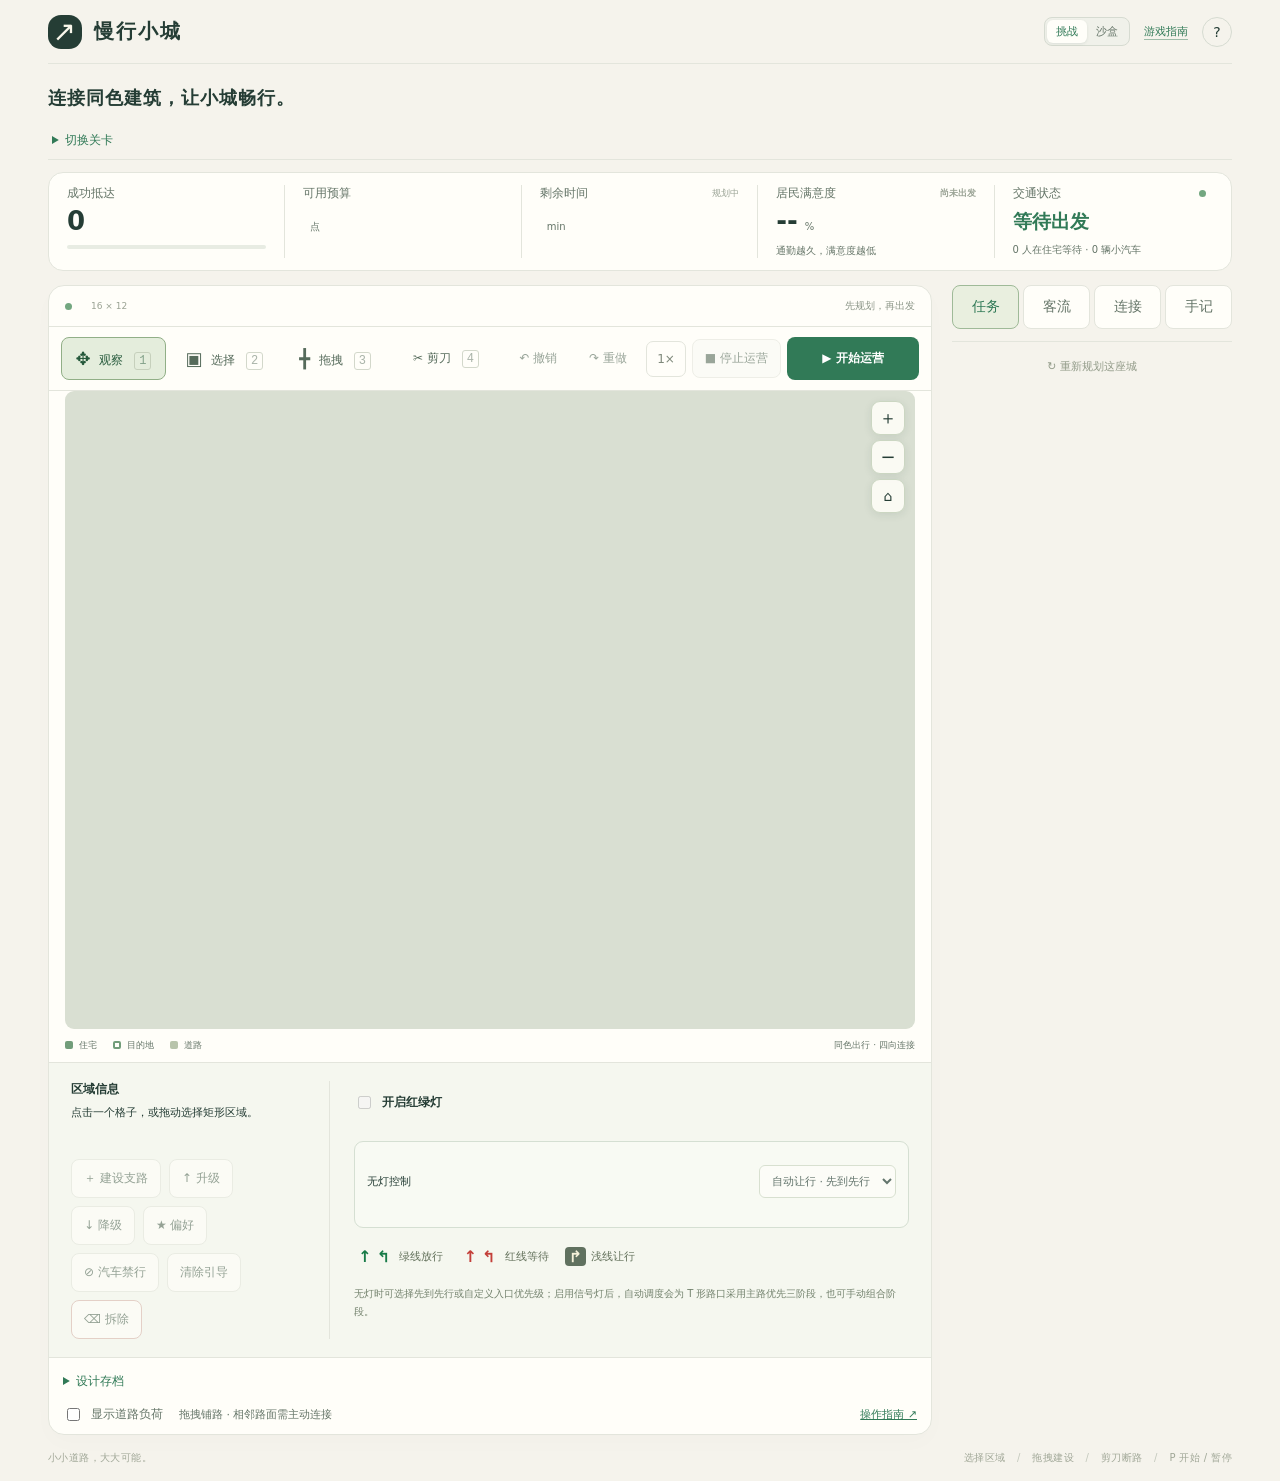
==== commit 610065c8: "feat(sandbox): add isolated traffic experiments" ====
--- a/src/game/index.html
+++ b/src/game/index.html
@@ -33,11 +33,11 @@
           <div class="map-footer"><div class="legend"><span><i class="legend-home"></i>住宅</span><span><i class="legend-dest"></i>目的地</span><span><i class="legend-road"></i>道路</span><span id="legend-site" hidden><i class="legend-site"></i>建设中</span><span id="legend-region" hidden><i class="legend-region"></i>待开放区域</span><span id="legend-bus" hidden><i class="legend-bus"></i>公交</span></div><span>同色出行 · 四向连接</span></div>
           <section id="road-inspector" class="road-inspector"><div class="inspector-summary"><div class="drawer-heading"><h3 id="selection-title">区域信息</h3><button id="close-inspector" class="tool drawer-close" type="button">收起</button></div><p id="road-detail">点击一个格子，或拖动选择矩形区域。</p><p id="road-load"></p><p id="signal-phase"></p><div class="road-actions"><button id="unlock-region" class="tool" hidden>🔓 开放区域</button><button id="build-road" class="tool" disabled>＋ 建设支路</button><button id="select-road-route" class="tool" hidden>⇥ 选中整段道路</button><button id="upgrade-road" class="tool" disabled>↑ 升级</button><button id="downgrade-road" class="tool" disabled>↓ 降级</button><button id="prefer-road" class="tool" disabled>★ 偏好</button><button id="avoid-road" class="tool" disabled>⊘ 汽车禁行</button><button id="clear-road-policy" class="tool" disabled>清除引导</button><button id="remove-road" class="tool danger-button" disabled>⌫ 拆除</button></div><div id="bus-line-inspector" class="bus-line-inspector" hidden></div></div><div id="signal-controls" class="signal-controls"><label class="signal-master"><input id="signal-enabled" type="checkbox" disabled> 开启红绿灯</label><div id="signal-off-options" class="signal-subpanel"><label>无灯控制 <select id="signal-yield-mode" disabled><option value="arrival">自动让行 · 先到先行</option><option value="priority">按入口方向优先</option></select></label><div id="signal-priority-editor" hidden><strong>入口通行顺序</strong><div id="signal-priority-list" class="signal-order-list"></div><small>上方入口优先；同一入口内仍按到达顺序通行。</small></div></div><div id="signal-on-options" class="signal-subpanel" hidden><label><input id="signal-automatic" type="checkbox" disabled checked> 自动设置信号灯</label><label>每阶段绿灯 <select id="signal-cycle" disabled><option value="2">2 秒</option><option value="4">4 秒</option><option value="6">6 秒</option></select></label><div id="signal-custom-editor" hidden><div class="signal-custom-heading"><strong>手动放行动作</strong><button id="suggest-signal-phases" class="tool" type="button">按车流建议</button><button id="add-signal-phase" class="tool" type="button">＋ 阶段</button></div><p id="signal-conflict" class="signal-conflict" role="status"></p><div id="signal-phase-list" class="signal-phase-list"></div><small>可设置 1～8 个阶段；编辑时允许暂存冲突组合并以红色标出，但修正前不能开始运营。右转始终让行，不纳入灯序。</small></div></div><div class="signal-legend" aria-label="路口箭头线图例"><span><i class="go-mark">↑ ↰</i> 绿线放行</span><span><i class="stop-mark">↑ ↰</i> 红线等待</span><span><i class="yield-mark">↱</i> 浅线让行</span></div><small id="signal-control-help">无灯时可选择先到先行或自定义入口优先级；启用信号灯后，自动调度会为 T 形路口采用主路优先三阶段，也可手动组合阶段。</small></div></section>
           <section id="bus-controls" class="bus-controls" hidden><div class="bus-heading"><div class="drawer-heading"><strong>公交线路管理</strong><button id="close-bus-drawer" class="tool drawer-close" type="button">收起</button></div><span id="bus-status">尚未规划公交线路</span></div><label>当前线路 <select id="bus-line-select" aria-label="选择公交线路"></select></label><button id="new-bus-line" class="tool">＋ 新建</button><label>名称 <input id="bus-line-name" maxlength="20" aria-label="公交线路名称"></label><label>颜色 <input id="bus-line-color" type="color" value="#1686a0" aria-label="公交线路颜色"></label><label>投放车辆 <select id="bus-count"><option value="1">1 辆 · 6 点</option><option value="2">2 辆 · 12 点</option><option value="3">3 辆 · 18 点</option></select></label><label>发车间隔 <select id="bus-headway"><option value="2">2 秒</option><option value="4" selected>4 秒</option><option value="6">6 秒</option><option value="8">8 秒</option></select></label><label class="bus-return-label"><input id="bus-return-trip" type="checkbox"> 原路返回</label><label class="bus-return-label"><input id="bus-return-stops" type="checkbox"> 返程停站</label><button id="trim-bus" class="tool">反向擦除</button><button id="redraw-bus" class="tool">清空重画</button><button id="delete-bus" class="tool danger-button">删除线路</button><div id="bus-line-visibility" class="bus-line-visibility" aria-label="公交线路显示设置"></div><small>容量 12 人 · 道路速度的 1.35 倍 · 上下客 8 人/秒；多车按发车间隔依次投入；眼睛按钮可突出或虚化各条线路</small></section>
-          <div class="road-settings"><details class="design-menu"><summary>设计存档与分享</summary><div><button id="save-design" class="tool">保存设计</button><button id="load-design" class="tool">读取设计</button><button id="share-design" class="tool">导出 / 分享</button><button id="import-design" class="tool">导入设计</button><button id="reference-design" class="tool reference-button" hidden>查看参考答案</button><button id="clear-progress" class="tool danger-button">清除自动进度</button><small id="design-help">手动存档按关卡保留；导出和分享只包含规划数据。</small></div></details><label id="load-setting"><input type="checkbox" id="show-load"> 显示道路负荷</label><span class="map-hint">拖拽铺路 · 相邻路面需主动连接</span><a href="manual.html">操作指南 ↗</a></div>
+          <div class="road-settings"><details class="design-menu"><summary>设计存档</summary><div><button id="save-design" class="tool">保存设计</button><button id="load-design" class="tool">读取设计</button><button id="reference-design" class="tool reference-button" hidden>查看参考答案</button><button id="clear-progress" class="tool danger-button">清除自动进度</button><small id="design-help">设计存档按关卡保留；自动进度用于刷新后继续。</small></div></details><label id="load-setting"><input type="checkbox" id="show-load"> 显示道路负荷</label><span class="map-hint">拖拽铺路 · 相邻路面需主动连接</span><a href="manual.html">操作指南 ↗</a></div>
         </section>
         <aside class="sidebar">
           <nav class="mobile-info-tabs" aria-label="任务与城市信息"><button data-mobile-panel="mission" class="active">任务</button><button data-mobile-panel="demand">客流</button><button data-mobile-panel="connections">连接</button><button data-mobile-panel="notes">手记</button></nav>
-          <section class="mission" data-info-panel="mission"><div class="eyebrow">本关任务</div><h2 id="mission-title"></h2><p id="mission-description"></p><div class="mission-tip"><strong id="mission-tip-meta"></strong><p id="mission-tip"></p></div><div id="star-goals" class="star-goals" aria-label="本关星级挑战"></div><details id="planning-hints"><summary id="planning-hints-summary">规划提示</summary><p>地图上的 ! 表示规划问题；选择位置查看详情。出口吞吐量仅为自由流估算，提示不会额外阻止运营。</p><ul id="planning-hints-list"></ul></details></section>
+          <section class="mission" data-info-panel="mission"><div class="eyebrow">本关任务</div><h2 id="mission-title"></h2><p id="mission-description"></p><div class="mission-tip"><strong id="mission-tip-meta"></strong><p id="mission-tip"></p></div><section id="sandbox-controls" class="sandbox-controls" aria-label="沙盒实验参数" hidden><strong>实验参数</strong><label>建设预算 <select id="sandbox-budget"><option value="level">沿用本关预算</option><option value="unlimited">无限预算</option></select></label><label>需求倍率 <select id="sandbox-demand"><option value="0.5">0.5×</option><option value="1" selected>1×</option><option value="2">2×</option><option value="4">4×</option></select></label><label>运营速度 <select id="sandbox-speed"><option value="0.5">0.5×</option><option value="1" selected>1×</option><option value="2">2×</option><option value="4">4×</option></select></label><label class="sandbox-toggle"><input id="sandbox-continuous" type="checkbox"> 持续饱和流量</label><button id="reset-traffic" class="tool" type="button">↻ 只重置交通</button><small>重置交通会保留道路、连接、信号和公交方案。</small></section><div id="star-goals" class="star-goals" aria-label="本关星级挑战"></div><details id="planning-hints"><summary id="planning-hints-summary">规划提示</summary><p>地图上的 ! 表示规划问题；选择位置查看详情。出口吞吐量仅为自由流估算，提示不会额外阻止运营。</p><ul id="planning-hints-list"></ul></details></section>
           <section class="notes" data-info-panel="demand"><h3>规划前 · 客流压力</h3><p>先看住宅产生率，再规划出口和合流。</p><ul id="demand-list"></ul><details class="pressure-help"><summary>如何匹配道路等级？</summary><p>1 人/s → 支路 · 4 人/s → 干道 · 6 人/s → 快速路。仅为独立路段建议；合流与路口需额外规划。汽车每车 1 人，公交可集中运送已产生的居民。总人数包含未产生、排队、在途和已抵达乘客。</p><a href="manual.html">了解客流规则 ↗</a></details></section>
           <section class="connections" data-info-panel="connections"><h3>城市连接 <span id="connection-count"></span></h3><div id="connection-list"></div></section>
           <section class="notes" data-info-panel="notes"><h3>规划师手记</h3><ol><li><span>01</span><p><b>拖动绘制道路</b>从建筑拖到道路才会连接；相邻的路面不会自动连通。</p></li><li><span>02</span><p><b>在桥面铺路</b>遇到河流时，在桥梁格建设道路并连接两岸。</p></li><li><span>03</span><p><b>留意住宅等待数</b>车辆在瓶颈处会排队。补充捷径能提高运输效率。</p></li></ol></section>
@@ -48,20 +48,18 @@
       <footer class="footer"><span>小小道路，大大可能。</span><span>选择区域 <span class="footer-sep">/</span> 拖拽建设 <span class="footer-sep">/</span> 剪刀断路 <span class="footer-sep">/</span> P 开始 / 暂停</span></footer>
     </main>
   </div>
-  <dialog id="help-dialog"><button class="dialog-close" aria-label="关闭说明">×</button><div class="eyebrow">WELCOME, CITY PLANNER</div><h2>你的第一座交通小城</h2><p>用道路把各个住宅连到<b>同色目的地</b>。一条路线可以包含多个住宅与多个目的地（各自标注输出量/输入量）；车辆选择自由流预计耗时最低的可达目的地。每栋住宅按居民产生率逐步产生出行需求，达到本轮总人数后停止新增；小汽车在门口道路有位置时逐辆出发，驶出速度只由门口道路等级决定，每车 1 人并沿自由流预计耗时最低的道路前进；公交车可在站点集中运送已经产生的居民。</p><p><a href="manual.html">打开完整游戏指南</a>，查看操作方法、车辆出行和交通模拟规则。首次操作时，地图上方会按实际进度给出四个短步骤；可跳过，并可用本弹窗底部按钮重新打开。选关卡片会显示进度与星级，推荐标记和结算中的下一课建议不会锁定其他关卡。</p><ul><li><b>观察模式（1，默认）</b>：鼠标拖动或手机单指拖动地图，按住 Ctrl 滚动或双指捏合缩放；越过边界松手后会回弹。右上角按钮可缩放或复位。</li><li><b>选择模式（2）</b>：点击选择单格，拖动选择矩形。单格普通道路可进一步选中两端路口之间的整段道路（不含路口格），整段升级、降级或拆除会先显示预计费用与结果，确认后才施工；区域和路线选中后，地图右下角提供只有图标的升级、降级、拆除快捷按钮。只有三岔或十字路口提供调灯操作，住宅可查看人口守恒与预计路径，目的地可查看容量信息。</li><li><b>拖拽模式（3）</b>：从已有道路起拖时，该格等级会成为本次改造目标；经过不同等级的已有道路会预览升降级箭头与松手结果，并在提交时统一到起点等级。从道路起拖到空地时，新路也继承起点等级；从建筑或空地起拖时，新路才默认为支路。普通拖拽继续补充明确连接；回拖可撤销预览，松手时才一次性应用。</li><li><b>剪刀模式（4）</b>：沿既有连接拖动，只剪断连接、保留路面且不返还预算。同格交叉形成路口，相邻路面不会自动连接。</li><li>道路只沿拖动经过的上下左右方向相连；河流只能经过桥梁格，但桥面道路和岸边连接都需主动建设。</li><li>支路 / 干道 / 快速路每格花费 1 / 2 / 3 点预算，速度为 2.8 / 4 / 5.2 格每秒，每方向分别有 1 / 2 / 3 条车道，路宽逐级增加，车宽保持一致。每条车道可前后容纳 2 辆车，因此每方向容量为 2 / 4 / 6 辆（双向总容量为 4 / 8 / 12 辆，包含驶入预约），后车不能穿过前车。在选择模式选中道路后，可用分开的按钮按差价升级或降级，也可拆除；选中区域或路线后，地图上还会显示无文字的 ↑ / ↓ / ⌫ 快捷按钮；桥面道路与普通道路相同。</li><li>满载时车辆在上游排队，不会因拥堵直接判负。路口关闭红绿灯时，可按到达时间自动让行，或自定义北、东、南、西入口优先顺序，均以正常速度的 35% 逐车通过。启用红绿灯后可使用横向直行、横向左转、纵向直行、纵向左转自动循环，也可配置 1～8 个手动阶段、预览当前动作并按预计车流生成建议灯序；冲突组合可暂存并会标红，开始运营前必须按提示位置修正。右转不等灯，但要避让直行、左转及已进入路口的冲突车辆，出口满载时也要等待。互不冲突的车流可以同时通过。</li><li>三岔 / 十字路口默认自动避让。路况与红绿灯只在开放这些功能的关卡可用；开放后点击路口，可选择无灯让行方式、排列入口优先级，或调整红绿灯的自动/手动阶段与绿灯时长。道路负荷显示最忙方向的占用率，路口显示四个冲突分区的预约率；普通道路每车道有前后两个位置。路口格内印有各进口的直行和左转箭头线：绿线放行，红线等待；右转浅色弯线表示让行通行。只显示已有出口，关闭信号后所有箭头线变为浅色。</li><li>规划时住宅右上角显示总人口、目的地右上角显示接收容量；运营时分别实时显示尚未离开的居民和扣除已分配人数后的剩余容量。住宅左下角显示居民产生率，右下角“待”字气泡显示当前排队；住宅详情会提示汽车出口规则，并在地图高亮预计路径与最低速度瓶颈。</li><li><b>公交线模式（5）</b>：在公交教学关沿已有明确连接的道路分段绘制，每次从线路末端续画。普通线路须回到起点才会发车；也可开启原路返回并选择返程是否停站。运营前检查会提示无效线路，但不会阻止其他交通开始运行。线路允许重复道路；每辆公交消耗 6 点预算，容量 12 人，速度为道路小汽车速度的 1.35 倍，上下客每秒 8 人；多车按 2～8 秒间隔依次发车。线路完成后，邻近建筑的线路道路格自动设站；选择线路道路格可分别管理经过该格的各条线路站点，无需建筑道路出口连接。公交面板可管理线路名称、颜色、从末端反向擦除、清空重画、删除、车辆数、发车间隔、双向停站及逐线路突出/虚化；彩线靠右连续绘制，细箭头表示方向，自动返程段显示为同色虚线；公交只接走目的地也有站点且容量充足的居民，车顶人数标识实时显示载客量。</li><li>准备好后点击「开始运营」；系统会先提示不可达住宅、容量不足、无效公交和理论送达上限，这些提示可忽略；手动红绿灯冲突必须按给出的地图位置修正后才能运行。在本关时限内达到运输目标即胜利。运营开始后规划会锁定，暂停时也只能查看路况；如需修改，请点击「停止运营」，道路、信号与公交线路设置会保留，车辆、车上乘客、成绩与计时会清空并返回规划。</li><li>规划阶段可用“撤销 / 重做”按钮恢复最多 60 步道路、剪断、等级、信号灯或公交编辑，也可按 Ctrl/Command + Z 撤销，按 Ctrl/Command + Shift + Z 或 Ctrl/Command + Y 重做；运营期间暂时锁定，停止运营后可继续使用。</li><li>「保存设计」会按关卡将当前道路、等级、汽车引导、信号和公交线路（含站点、班距及双向停站）设置保存在本浏览器中；「读取设计」会替换当前设计并重新进入规划。「导出 / 分享」可下载版本化 JSON 或复制文本分享码；「导入设计」支持粘贴文本或选择文件，并在预览关卡、道路数、公交线数与费用后才原子替换。分享内容不含车辆、计时、成绩或关卡定义。规划修改还会自动保存最近关卡与草稿，刷新后可从顶部一键继续；五日日期、收入、区域、支出和检查点也会恢复，但运行中的车辆与计时不会保存。「清除自动进度」不会删除手动设计或成绩。配置了参考答案的教程关卡会在首次失败后解锁“查看参考答案”；载入后仍需自行开始运营。</li><li>运营时顶部会实时显示已经产生居民的满意度；居民等待或在途时间超过 8、15、25 秒会逐档下降，地图会在长时间排队的住宅、汽车、公交和换乘站旁显示居民表情与人数。结算时按完整通勤时间统计四档分布；已经产生但尚未抵达的居民按最低档计入满意度，并展示未产生、等待、汽车在途、公交在途与已抵达的人口守恒拆分。普通关卡中满意度仅用于展示。</li><li><b>五日挑战</b>会连续运营五天；进入关卡或新一天时，地图自动聚焦当前已开放的道路与建筑。未来区域覆盖半透明灰雾、保留隐约轮廓并显示可点击的锁；点击锁或灰雾可查看任务条件，达成后支付建设点开放，开放前不能建设。区域内建筑还要满足自身条件；同色住宅或目的地尚未成对启用时，人口或容量保持锁定，不参与目标和满意度。进度条可回到任一天运营前，并恢复当时的区域开放与支出。</li><li>键盘：方向键移动光标，空格使用当前模式；1 / 2 / 3 / 4 / 5 切换观察、选择、拖拽、剪刀、公交线。选择模式按空格选择当前格；拖拽或剪刀用空格设起点、方向键延伸、空格结束；P 暂停。倍速按钮会依次切换 1×、2×、4×、0.5×；车辆、需求、信号灯和倒计时都会按所选倍速运行。</li></ul><div class="dialog-actions"><button id="reopen-tutorial" class="tool" type="button">重新打开操作引导</button><button class="primary dialog-done">明白了，开始规划</button></div></dialog>
+  <dialog id="help-dialog"><button class="dialog-close" aria-label="关闭说明">×</button><div class="eyebrow">WELCOME, CITY PLANNER</div><h2>你的第一座交通小城</h2><p>用道路把各个住宅连到<b>同色目的地</b>。一条路线可以包含多个住宅与多个目的地（各自标注输出量/输入量）；车辆选择自由流预计耗时最低的可达目的地。每栋住宅按居民产生率逐步产生出行需求，达到本轮总人数后停止新增；小汽车在门口道路有位置时逐辆出发，驶出速度只由门口道路等级决定，每车 1 人并沿自由流预计耗时最低的道路前进；公交车可在站点集中运送已经产生的居民。</p><p><a href="manual.html">打开完整游戏指南</a>，查看操作方法、车辆出行和交通模拟规则。首次操作时，地图上方会按实际进度给出四个短步骤；可跳过，并可用本弹窗底部按钮重新打开。选关卡片会显示进度与星级，推荐标记和结算中的下一课建议不会锁定其他关卡。</p><ul><li><b>观察模式（1，默认）</b>：鼠标拖动或手机单指拖动地图，按住 Ctrl 滚动或双指捏合缩放；越过边界松手后会回弹。右上角按钮可缩放或复位。</li><li><b>选择模式（2）</b>：点击选择单格，拖动选择矩形。单格普通道路可进一步选中两端路口之间的整段道路（不含路口格），整段升级、降级或拆除会先显示预计费用与结果，确认后才施工；区域和路线选中后，地图右下角提供只有图标的升级、降级、拆除快捷按钮。只有三岔或十字路口提供调灯操作，住宅可查看人口守恒与预计路径，目的地可查看容量信息。</li><li><b>拖拽模式（3）</b>：从已有道路起拖时，该格等级会成为本次改造目标；经过不同等级的已有道路会预览升降级箭头与松手结果，并在提交时统一到起点等级。从道路起拖到空地时，新路也继承起点等级；从建筑或空地起拖时，新路才默认为支路。普通拖拽继续补充明确连接；回拖可撤销预览，松手时才一次性应用。</li><li><b>剪刀模式（4）</b>：沿既有连接拖动，只剪断连接、保留路面且不返还预算。同格交叉形成路口，相邻路面不会自动连接。</li><li>道路只沿拖动经过的上下左右方向相连；河流只能经过桥梁格，但桥面道路和岸边连接都需主动建设。</li><li>支路 / 干道 / 快速路每格花费 1 / 2 / 3 点预算，速度为 2.8 / 4 / 5.2 格每秒，每方向分别有 1 / 2 / 3 条车道，路宽逐级增加，车宽保持一致。每条车道可前后容纳 2 辆车，因此每方向容量为 2 / 4 / 6 辆（双向总容量为 4 / 8 / 12 辆，包含驶入预约），后车不能穿过前车。在选择模式选中道路后，可用分开的按钮按差价升级或降级，也可拆除；选中区域或路线后，地图上还会显示无文字的 ↑ / ↓ / ⌫ 快捷按钮；桥面道路与普通道路相同。</li><li>满载时车辆在上游排队，不会因拥堵直接判负。路口关闭红绿灯时，可按到达时间自动让行，或自定义北、东、南、西入口优先顺序，均以正常速度的 35% 逐车通过。启用红绿灯后可使用横向直行、横向左转、纵向直行、纵向左转自动循环，也可配置 1～8 个手动阶段、预览当前动作并按预计车流生成建议灯序；冲突组合可暂存并会标红，开始运营前必须按提示位置修正。右转不等灯，但要避让直行、左转及已进入路口的冲突车辆，出口满载时也要等待。互不冲突的车流可以同时通过。</li><li>三岔 / 十字路口默认自动避让。路况与红绿灯只在开放这些功能的关卡可用；开放后点击路口，可选择无灯让行方式、排列入口优先级，或调整红绿灯的自动/手动阶段与绿灯时长。道路负荷显示最忙方向的占用率，路口显示四个冲突分区的预约率；普通道路每车道有前后两个位置。路口格内印有各进口的直行和左转箭头线：绿线放行，红线等待；右转浅色弯线表示让行通行。只显示已有出口，关闭信号后所有箭头线变为浅色。</li><li>规划时住宅右上角显示总人口、目的地右上角显示接收容量；运营时分别实时显示尚未离开的居民和扣除已分配人数后的剩余容量。住宅左下角显示居民产生率，右下角“待”字气泡显示当前排队；住宅详情会提示汽车出口规则，并在地图高亮预计路径与最低速度瓶颈。</li><li><b>公交线模式（5）</b>：在公交教学关沿已有明确连接的道路分段绘制，每次从线路末端续画。普通线路须回到起点才会发车；也可开启原路返回并选择返程是否停站。运营前检查会提示无效线路，但不会阻止其他交通开始运行。线路允许重复道路；每辆公交消耗 6 点预算，容量 12 人，速度为道路小汽车速度的 1.35 倍，上下客每秒 8 人；多车按 2～8 秒间隔依次发车。线路完成后，邻近建筑的线路道路格自动设站；选择线路道路格可分别管理经过该格的各条线路站点，无需建筑道路出口连接。公交面板可管理线路名称、颜色、从末端反向擦除、清空重画、删除、车辆数、发车间隔、双向停站及逐线路突出/虚化；彩线靠右连续绘制，细箭头表示方向，自动返程段显示为同色虚线；公交只接走目的地也有站点且容量充足的居民，车顶人数标识实时显示载客量。</li><li>准备好后点击「开始运营」；系统会先提示不可达住宅、容量不足、无效公交和理论送达上限，这些提示可忽略；手动红绿灯冲突必须按给出的地图位置修正后才能运行。在本关时限内达到运输目标即胜利。运营开始后规划会锁定，暂停时也只能查看路况；如需修改，请点击「停止运营」，道路、信号与公交线路设置会保留，车辆、车上乘客、成绩与计时会清空并返回规划。</li><li>规划阶段可用“撤销 / 重做”按钮恢复最多 60 步道路、剪断、等级、信号灯或公交编辑，也可按 Ctrl/Command + Z 撤销，按 Ctrl/Command + Shift + Z 或 Ctrl/Command + Y 重做；运营期间暂时锁定，停止运营后可继续使用。</li><li>「保存设计」会按关卡将当前道路、等级、汽车引导、信号和公交线路（含站点、班距及双向停站）设置保存在本浏览器中；「读取设计」会替换当前设计并重新进入规划。规划修改还会自动保存最近关卡与草稿，刷新后可从顶部一键继续；五日日期、收入、区域、支出和检查点也会恢复，但运行中的车辆与计时不会保存。「清除自动进度」不会删除手动设计或成绩。配置了参考答案的教程关卡会在首次失败后解锁“查看参考答案”；载入后仍需自行开始运营。</li><li>运营时顶部会实时显示已经产生居民的满意度；居民等待或在途时间超过 8、15、25 秒会逐档下降，地图会在长时间排队的住宅、汽车、公交和换乘站旁显示居民表情与人数。结算时按完整通勤时间统计四档分布；已经产生但尚未抵达的居民按最低档计入满意度，并展示未产生、等待、汽车在途、公交在途与已抵达的人口守恒拆分。普通关卡中满意度仅用于展示。</li><li><b>五日挑战</b>会连续运营五天；进入关卡或新一天时，地图自动聚焦当前已开放的道路与建筑。未来区域覆盖半透明灰雾、保留隐约轮廓并显示可点击的锁；点击锁或灰雾可查看任务条件，达成后支付建设点开放，开放前不能建设。区域内建筑还要满足自身条件；同色住宅或目的地尚未成对启用时，人口或容量保持锁定，不参与目标和满意度。进度条可回到任一天运营前，并恢复当时的区域开放与支出。</li><li>键盘：方向键移动光标，空格使用当前模式；1 / 2 / 3 / 4 / 5 切换观察、选择、拖拽、剪刀、公交线。选择模式按空格选择当前格；拖拽或剪刀用空格设起点、方向键延伸、空格结束；P 暂停。倍速按钮会依次切换 1×、2×、4×、0.5×；车辆、需求、信号灯和倒计时都会按所选倍速运行。</li></ul><div class="dialog-actions"><button id="reopen-tutorial" class="tool" type="button">重新打开操作引导</button><button class="primary dialog-done">明白了，开始规划</button></div></dialog>
   <dialog id="region-dialog" aria-labelledby="region-dialog-title"><div class="eyebrow">CITY EXPANSION</div><h2 id="region-dialog-title">开放新区域？</h2><p id="region-dialog-description"></p><div class="dialog-actions"><button id="cancel-region" class="tool">暂不开放</button><button id="confirm-region" class="primary">支付并开放</button></div></dialog>
   <dialog id="road-operation-dialog" aria-labelledby="road-operation-title"><div class="eyebrow">ROAD EDIT PREVIEW</div><h2 id="road-operation-title">确认改造整段道路？</h2><p id="road-operation-description"></p><div class="dialog-actions"><button id="cancel-road-operation" class="tool">取消</button><button id="confirm-road-operation" class="primary">确认施工</button></div></dialog>
   <dialog id="reset-dialog"><h2>重新规划这座城？</h2><p>本局道路、公交线路、车辆和成绩会被清空。</p><div class="dialog-actions"><button id="cancel-reset" class="tool">继续这一局</button><button id="confirm-reset" class="primary">重新开始</button></div></dialog>
   <dialog id="clear-progress-dialog"><h2>清除自动进度？</h2><p>只会清除用于“继续上次规划”的最近关卡、自动草稿和五日进度；手动保存的各关设计、星级、个人最佳和参考答案解锁不会删除。</p><div class="dialog-actions"><button id="cancel-clear-progress" class="tool">保留进度</button><button id="confirm-clear-progress" class="primary">确认清除</button></div></dialog>
   <dialog id="level-dialog"><h2 id="level-confirm-title">切换关卡？</h2><p>当前道路、车辆和成绩会被清空，所有关卡都可以自由选择。</p><div class="dialog-actions"><button id="cancel-level" class="tool">留在本关</button><button id="confirm-level" class="primary">进入关卡</button></div></dialog>
-  <dialog id="mode-dialog"><h2 id="mode-confirm-title">切换游戏模式？</h2><p id="mode-confirm-description">当前设计、车辆和运营成绩会被清空。</p><div class="dialog-actions"><button id="cancel-mode" class="tool">保留当前模式</button><button id="confirm-mode" class="primary">切换模式</button></div></dialog>
+  <dialog id="mode-dialog"><h2 id="mode-confirm-title">切换游戏模式？</h2><p id="mode-confirm-description"></p><div id="sandbox-entry-options" class="sandbox-entry-options"><label><input id="copy-to-sandbox" type="checkbox" checked> 复制当前挑战方案</label><label>建设预算 <select id="sandbox-entry-budget"><option value="level">沿用当前预算</option><option value="unlimited">无限预算</option></select></label></div><div class="dialog-actions"><button id="cancel-mode" class="tool">保留当前模式</button><button id="confirm-mode" class="primary">切换模式</button></div></dialog>
   <dialog id="stop-dialog"><h2>停止运营并重新规划？</h2><p>当前道路、道路等级、信号和公交线路会保留；车辆、车上乘客、成绩、排队和计时会被清空。</p><div class="dialog-actions"><button id="cancel-stop" class="tool">继续运营</button><button id="confirm-stop" class="primary">停止并规划</button></div></dialog>
   <dialog id="load-dialog"><h2>读取已保存的设计？</h2><p>当前道路、公交线路和运营进度会被保存的设计替换，并回到规划状态。</p><div class="dialog-actions"><button id="cancel-load" class="tool">取消</button><button id="confirm-load" class="primary">读取设计</button></div></dialog>
-  <dialog id="share-dialog" aria-labelledby="share-dialog-title"><div class="eyebrow">DESIGN SHARE</div><h2 id="share-dialog-title">导出当前设计</h2><p>分享内容只包含关卡 ID、道路、连接、道路引导、信号灯和公交规划，不包含车辆、计时、成绩或关卡定义。</p><label class="share-code-label" for="share-code">文本分享码</label><textarea id="share-code" class="design-text" readonly rows="6" aria-label="当前设计分享码"></textarea><div class="dialog-actions"><button id="close-share" class="tool">关闭</button><button id="download-design" class="tool">下载 JSON</button><button id="copy-share-code" class="primary">复制分享码</button></div></dialog>
-  <dialog id="import-dialog" aria-labelledby="import-dialog-title"><div class="eyebrow">DESIGN IMPORT</div><h2 id="import-dialog-title">导入设计</h2><p>粘贴“慢行小城”分享码或版本化 JSON，也可以选择 JSON / 文本文件。预览和严格校验通过前不会修改当前城市。</p><textarea id="import-design-text" class="design-text" rows="7" maxlength="2000000" placeholder="在此粘贴分享码或 JSON" aria-label="要导入的设计内容"></textarea><input id="import-design-file" type="file" accept="application/json,text/plain,.json,.txt" hidden><div class="import-actions"><button id="choose-design-file" class="tool">选择文件</button><button id="preview-import" class="tool">校验并预览</button></div><p id="import-error" class="import-error" role="alert" hidden></p><dl id="import-preview" class="import-preview" hidden><div><dt>关卡</dt><dd id="import-level"></dd></div><div><dt>道路</dt><dd id="import-roads"></dd></div><div><dt>公交线</dt><dd id="import-buses"></dd></div><div><dt>预计费用</dt><dd id="import-cost"></dd></div></dl><p id="import-notice" class="import-notice" hidden></p><div class="dialog-actions"><button id="cancel-import" class="tool">取消</button><button id="confirm-import" class="primary" disabled>导入并替换</button></div></dialog>
   <dialog id="reference-dialog"><div class="eyebrow">TUTORIAL SOLUTION</div><h2 id="reference-dialog-title">载入当前参考答案？</h2><p id="reference-dialog-description">当前规划会被完整参考设计替换，包括道路、连接、等级、引导、信号灯和公交线路。多日任务会保留已完成日期、累计收入和实际预算；资金不足时不会载入。载入后仍由你决定何时开始运营，也可以继续修改。</p><div class="dialog-actions"><button id="cancel-reference" class="tool">保留我的规划</button><button id="confirm-reference" class="primary">载入参考答案</button></div></dialog>
   <dialog id="preflight-dialog" aria-labelledby="preflight-title"><div class="eyebrow">OPERATION CHECK</div><h2 id="preflight-title">运营前发现需要确认的问题</h2><p id="preflight-summary"></p><ul id="preflight-list" class="preflight-list"></ul><p id="preflight-note" class="preflight-note">检查只提供规划提示，不会阻止开始。无效公交线路将不发车，其余交通按当前设计运行。</p><div class="dialog-actions"><button id="cancel-preflight" class="tool">返回规划</button><button id="confirm-preflight" class="primary">仍然开始运营</button></div></dialog>
   <dialog id="result-dialog"><div id="result-celebration" class="result-celebration" aria-hidden="true"></div><div class="result-icon" id="result-icon">↗</div><div class="eyebrow">CITY REPORT</div><h2 id="result-title"></h2><p id="result-description"></p><div class="result-stats" id="result-stats"></div><aside id="result-recommendation" class="result-recommendation"><strong id="result-recommendation-title"></strong><span id="result-recommendation-text"></span></aside><button id="next-level" class="primary">下一座小城 ↗</button><button id="play-again" class="tool">再规划一次</button><button id="result-reference" class="tool reference-button" hidden>查看参考答案</button><button id="view-city" class="reset">查看我的城市</button></dialog>
-  <script src="level-catalog.js"></script><script src="core-geometry.js"></script><script src="core-bus.js"></script><script src="core.js"></script><script src="core-campaign.js"></script><script src="level-validation.js"></script><script src="game-results.js"></script><script src="game-effects.js"></script><script src="game-canvas.js"></script><script src="game-bootstrap.js"></script><script src="game-storage.js"></script><script src="game-design-sharing.js"></script><script src="game-tutorial.js"></script><script src="game-navigation.js"></script><script src="game.js"></script>
+  <script src="level-catalog.js"></script><script src="core-geometry.js"></script><script src="core-bus.js"></script><script src="core.js"></script><script src="core-campaign.js"></script><script src="level-validation.js"></script><script src="game-results.js"></script><script src="game-effects.js"></script><script src="game-canvas.js"></script><script src="game-bootstrap.js"></script><script src="game-storage.js"></script><script src="game-tutorial.js"></script><script src="game-navigation.js"></script><script src="game.js"></script>
 </body>
 </html>
--- a/src/game/style.css
+++ b/src/game/style.css
@@ -25,7 +25,7 @@
 .road-settings label, .road-inspector label { font-size: 12px; display: flex; align-items: center; gap: 8px; }
 select { font: inherit; color: var(--ink); background: var(--paper); border: 1px solid #cbd6c2; border-radius: 6px; padding: 8px; max-width: 100%; }
 input { accent-color: var(--green); }
-input:focus-visible, select:focus-visible, textarea:focus-visible { outline: 3px solid #e0ac58; outline-offset: 2px; }
+input:focus-visible, select:focus-visible { outline: 3px solid #e0ac58; outline-offset: 2px; }
 .signal-legend { display: flex; flex-wrap: wrap; gap: 8px 16px; flex-basis: 100%; font-size: 11px; color: #64725c; }
 .signal-legend span { display: inline-flex; align-items: center; gap: 5px; }
 .signal-legend i { font-style: normal; font-size: 16px; font-weight: 800; border-radius: 4px; padding: 0 4px; }
@@ -189,18 +189,6 @@
 .game-page .design-menu summary { width: fit-content; padding: 5px 0; }
 .game-page .design-menu > div { display: flex; flex-wrap: wrap; gap: 8px; align-items: center; padding: 8px 0; }
 .game-page .design-menu small { flex: 1 1 160px; }
-#share-dialog, #import-dialog { max-width: 620px; }
-.share-code-label { display: block; margin: 14px 0 6px; color: var(--ink); font-size: 12px; font-weight: 700; }
-.design-text { width: 100%; resize: vertical; padding: 11px 12px; border: 1px solid #cbd6c2; border-radius: 9px; background: #f8faf3; color: var(--ink); font: 11px/1.55 ui-monospace, SFMono-Regular, Consolas, monospace; overflow-wrap: anywhere; }
-.import-actions { display: flex; gap: 8px; margin: 10px 0; }
-.import-actions .tool, #share-dialog .tool { border-color: var(--line); background: #fafaf5; }
-.import-error { margin: 10px 0; padding: 9px 11px; border-radius: 8px; background: #fff2ee; color: #963f34; }
-.import-preview { display: grid; grid-template-columns: repeat(4,minmax(0,1fr)); gap: 8px; margin: 14px 0; }
-.import-preview div { padding: 10px; border: 1px solid #d8e1d2; border-radius: 9px; background: #f4f8ef; }
-.import-preview dt { color: var(--muted); font-size: 10px; }
-.import-preview dd { margin: 4px 0 0; color: var(--green); font-size: 12px; font-weight: 700; overflow-wrap: anywhere; }
-.import-notice { color: #7a6035; }
-@media(max-width:560px){.import-preview{grid-template-columns:1fr 1fr}.dialog-actions{flex-wrap:wrap}.dialog-actions .primary{margin-top:0}}
 .game-page .sidebar { display: flex; gap: 12px; min-width: 0; }
 .game-page .mobile-info-tabs { display: flex; gap: 4px; }
 .game-page .mobile-info-tabs button { flex: 1; min-height: 44px; padding: 8px; border: 1px solid var(--line); border-radius: 8px; background: var(--paper); color: var(--muted); }
@@ -211,6 +199,15 @@
 .game-page .mission h2 { margin: 8px 0; }
 .game-page .mission p, .game-page .notes p { color: #596c55; font-size: 12px; line-height: 1.8; }
 .game-page .mission-tip { margin-top: 14px; }
+.game-page .sandbox-controls { display: grid; grid-template-columns: repeat(2,minmax(0,1fr)); gap: 9px 10px; margin-top: 12px; padding: 12px; border: 1px solid #b9cfb4; border-radius: 10px; background: #f1f7ec; }
+.game-page .sandbox-controls[hidden] { display: none; }
+.game-page .sandbox-controls > strong, .game-page .sandbox-controls > small { grid-column: 1 / -1; }
+.game-page .sandbox-controls label { display: grid; gap: 4px; color: #596c55; font-size: 11px; }
+.game-page .sandbox-controls .sandbox-toggle { display: flex; align-items: center; }
+.game-page .sandbox-controls select { min-width: 0; padding: 6px; }
+.game-page .sandbox-controls small { color: #73826d; line-height: 1.5; }
+.sandbox-entry-options { display: grid; gap: 12px; margin: 14px 0; padding: 12px; border: 1px solid var(--line); border-radius: 9px; background: #f5f7ef; }
+.sandbox-entry-options label { display: flex; align-items: center; justify-content: space-between; gap: 12px; }
 .game-page .star-goals, .game-page .star-report { margin-top: 12px; padding: 10px 12px; border: 1px solid #e5d7b6; border-radius: 10px; background: #fff9e9; }
 .game-page .star-goals p, .game-page .star-report p { margin: 3px 0; color: #81745d; font-size: 11px; line-height: 1.5; }
 .game-page .star-goals p.earned, .game-page .star-report p.earned { color: #a86816; font-weight: 700; }
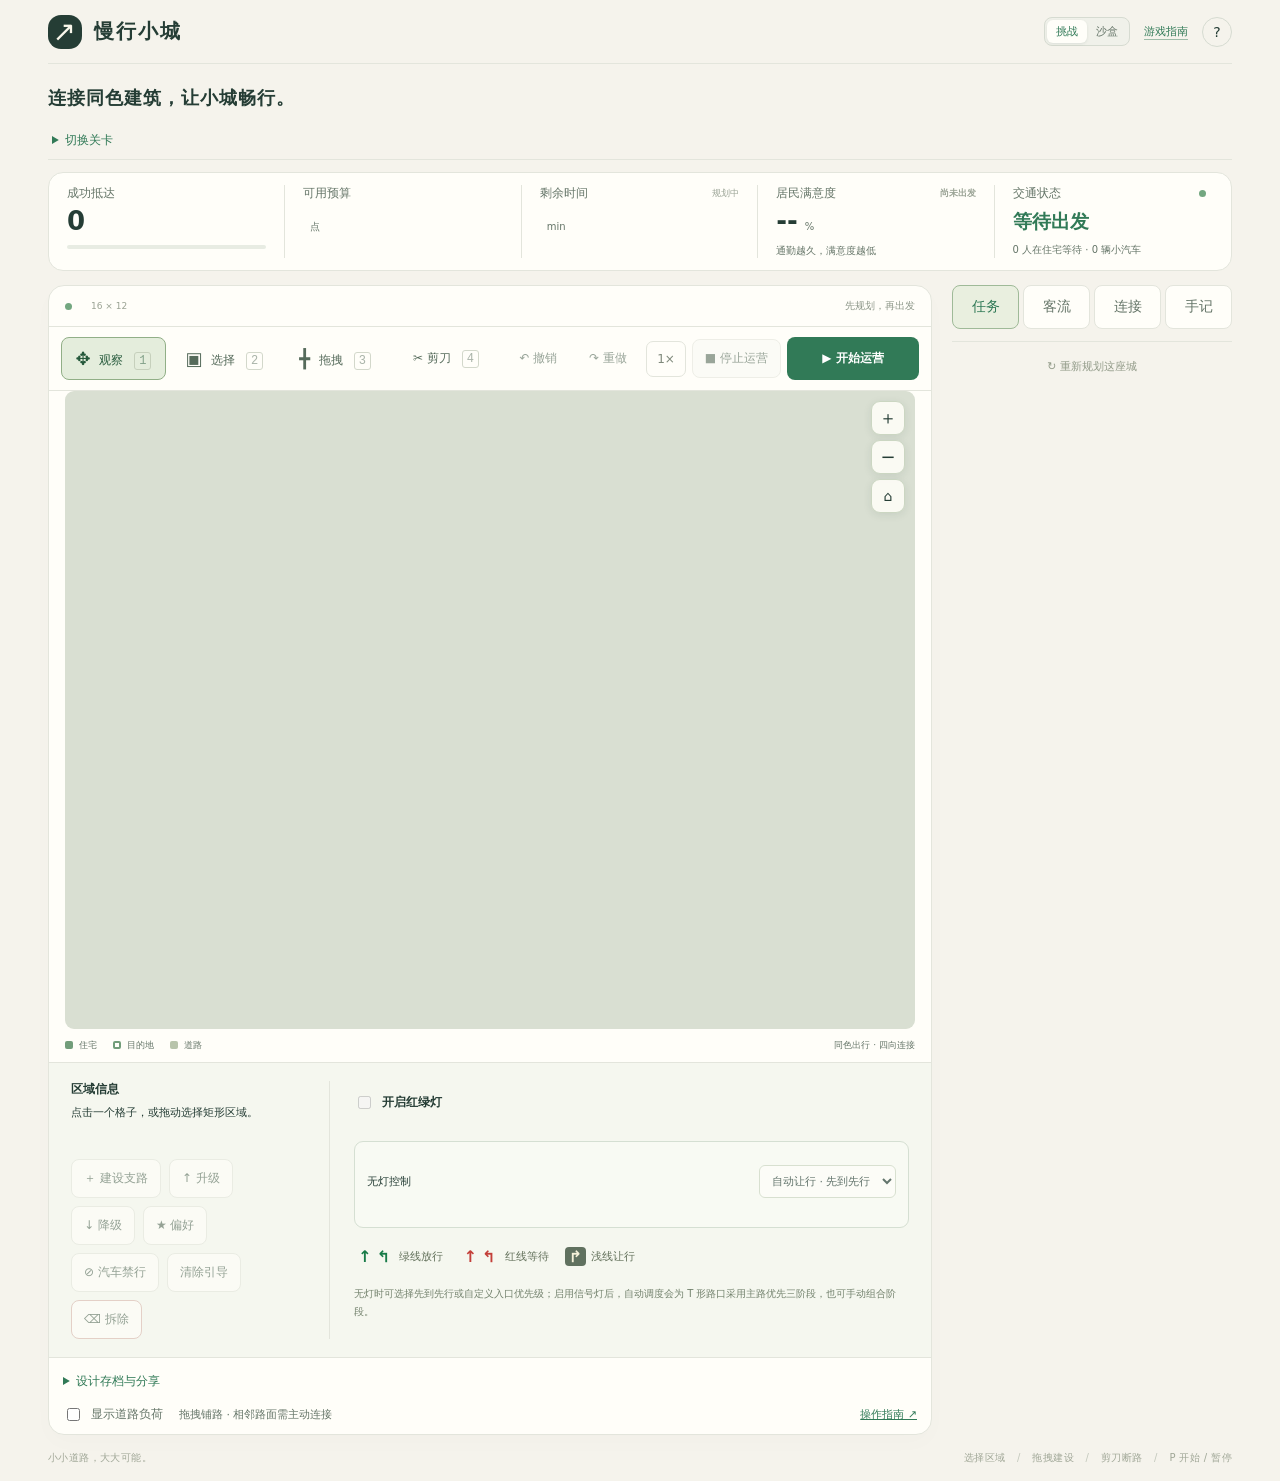
==== commit 8b1afa17: "Merge main into tubeworm" ====
--- a/src/game/index.html
+++ b/src/game/index.html
@@ -29,15 +29,15 @@
           <div class="board-heading"><div><span class="live-dot"></span><strong id="map-name"></strong><span class="map-size">16 × 12</span></div><span id="board-status">先规划，再出发</span></div>
           <div class="toolbar"><div class="tools" role="group" aria-label="操作模式"><button id="view-tool" class="tool active" aria-label="观察模式，快捷键 1" aria-pressed="true"><span>✥</span> 观察 <kbd>1</kbd></button><button id="select-tool" class="tool" aria-label="选择模式，快捷键 2" aria-pressed="false"><span>▣</span> 选择 <kbd>2</kbd></button><button id="road-tool" class="tool" aria-label="拖拽模式，快捷键 3" aria-pressed="false"><span>╋</span> 拖拽 <kbd>3</kbd></button><button id="cut-tool" class="tool" aria-label="剪刀模式，快捷键 4" aria-pressed="false">✂ 剪刀 <kbd>4</kbd></button><button id="bus-tool" class="tool" aria-label="公交线模式，快捷键 5" aria-pressed="false" hidden><span>▰</span> 公交线 <kbd>5</kbd></button></div><div class="simulation"><button id="undo-design" class="tool" disabled title="撤销（Ctrl/Command + Z）">↶ 撤销</button><button id="redo-design" class="tool" disabled title="重做（Ctrl/Command + Shift + Z）">↷ 重做</button><button id="speed" class="speed" aria-label="切换运营倍速，当前 1 倍" title="当前 1×；点击切换为 2×">1×</button><button id="stop" class="tool" disabled>■ 停止运营</button><button id="start" class="primary">▶ 开始运营</button></div></div>
           <section id="context-guide" class="context-guide" aria-live="polite" hidden><div><small id="context-guide-step">操作引导</small><strong id="context-guide-title"></strong><p id="context-guide-text"></p></div><div class="context-guide-actions"><button id="context-guide-action" class="tool" type="button"></button><button id="skip-context-guide" class="tool" type="button">跳过引导</button></div></section>
-          <div class="canvas-wrap"><canvas id="map" class="view-mode" tabindex="0" aria-describedby="map-accessible-status" aria-label="城市网格地图。默认观察模式可拖动地图，按住 Ctrl 滚动或双指捏合缩放；选择模式可点选单格或拖选矩形；其他模式用于规划道路。键盘 1 至 5 切换模式。"></canvas><div class="zoom-controls" aria-label="地图缩放"><button id="zoom-in" title="放大地图">＋</button><button id="zoom-out" title="缩小地图">−</button><button id="zoom-reset" title="适应窗口">⌂</button></div><div id="touch-coordinate" class="touch-coordinate" hidden></div><div id="quick-road-actions" class="quick-road-actions" role="group" aria-label="所选道路快捷操作" hidden><button id="quick-upgrade-road" type="button" title="升级所选道路" aria-label="升级所选道路">⬆</button><button id="quick-downgrade-road" type="button" title="降级所选道路" aria-label="降级所选道路">⬇</button><button id="quick-remove-road" class="danger-button" type="button" title="拆除所选道路" aria-label="拆除所选道路">⌫</button></div><div id="drag-intent" class="drag-intent" role="status" hidden></div><div id="toast" role="status" class="toast"></div></div>
+          <div class="canvas-wrap"><canvas id="map" class="view-mode" tabindex="0" aria-describedby="map-accessible-status" aria-label="城市网格地图。默认观察模式可拖动地图，按住 Ctrl 滚动或双指捏合缩放；选择模式可点选单格或拖选矩形；其他模式用于规划道路。键盘 1 至 5 切换模式。"></canvas><section id="replay-toolbar" class="replay-toolbar" aria-live="polite" hidden><div><strong>累计瓶颈热力图</strong><span>紫色：住宅累计等待 · 橙红：道路累计占用与受阻</span></div><button id="replay-report" class="tool" type="button">返回结算</button><button id="replay-revise" class="primary" type="button">保留设计并修改</button></section><div class="zoom-controls" aria-label="地图缩放"><button id="zoom-in" title="放大地图">＋</button><button id="zoom-out" title="缩小地图">−</button><button id="zoom-reset" title="适应窗口">⌂</button></div><div id="touch-coordinate" class="touch-coordinate" hidden></div><div id="quick-road-actions" class="quick-road-actions" role="group" aria-label="所选道路快捷操作" hidden><button id="quick-upgrade-road" type="button" title="升级所选道路" aria-label="升级所选道路">⬆</button><button id="quick-downgrade-road" type="button" title="降级所选道路" aria-label="降级所选道路">⬇</button><button id="quick-remove-road" class="danger-button" type="button" title="拆除所选道路" aria-label="拆除所选道路">⌫</button></div><div id="drag-intent" class="drag-intent" role="status" hidden></div><div id="toast" role="status" class="toast"></div></div>
           <div class="map-footer"><div class="legend"><span><i class="legend-home"></i>住宅</span><span><i class="legend-dest"></i>目的地</span><span><i class="legend-road"></i>道路</span><span id="legend-site" hidden><i class="legend-site"></i>建设中</span><span id="legend-region" hidden><i class="legend-region"></i>待开放区域</span><span id="legend-bus" hidden><i class="legend-bus"></i>公交</span></div><span>同色出行 · 四向连接</span></div>
           <section id="road-inspector" class="road-inspector"><div class="inspector-summary"><div class="drawer-heading"><h3 id="selection-title">区域信息</h3><button id="close-inspector" class="tool drawer-close" type="button">收起</button></div><p id="road-detail">点击一个格子，或拖动选择矩形区域。</p><p id="road-load"></p><p id="signal-phase"></p><div class="road-actions"><button id="unlock-region" class="tool" hidden>🔓 开放区域</button><button id="build-road" class="tool" disabled>＋ 建设支路</button><button id="select-road-route" class="tool" hidden>⇥ 选中整段道路</button><button id="upgrade-road" class="tool" disabled>↑ 升级</button><button id="downgrade-road" class="tool" disabled>↓ 降级</button><button id="prefer-road" class="tool" disabled>★ 偏好</button><button id="avoid-road" class="tool" disabled>⊘ 汽车禁行</button><button id="clear-road-policy" class="tool" disabled>清除引导</button><button id="remove-road" class="tool danger-button" disabled>⌫ 拆除</button></div><div id="bus-line-inspector" class="bus-line-inspector" hidden></div></div><div id="signal-controls" class="signal-controls"><label class="signal-master"><input id="signal-enabled" type="checkbox" disabled> 开启红绿灯</label><div id="signal-off-options" class="signal-subpanel"><label>无灯控制 <select id="signal-yield-mode" disabled><option value="arrival">自动让行 · 先到先行</option><option value="priority">按入口方向优先</option></select></label><div id="signal-priority-editor" hidden><strong>入口通行顺序</strong><div id="signal-priority-list" class="signal-order-list"></div><small>上方入口优先；同一入口内仍按到达顺序通行。</small></div></div><div id="signal-on-options" class="signal-subpanel" hidden><label><input id="signal-automatic" type="checkbox" disabled checked> 自动设置信号灯</label><label>每阶段绿灯 <select id="signal-cycle" disabled><option value="2">2 秒</option><option value="4">4 秒</option><option value="6">6 秒</option></select></label><div id="signal-custom-editor" hidden><div class="signal-custom-heading"><strong>手动放行动作</strong><button id="suggest-signal-phases" class="tool" type="button">按车流建议</button><button id="add-signal-phase" class="tool" type="button">＋ 阶段</button></div><p id="signal-conflict" class="signal-conflict" role="status"></p><div id="signal-phase-list" class="signal-phase-list"></div><small>可设置 1～8 个阶段；编辑时允许暂存冲突组合并以红色标出，但修正前不能开始运营。右转始终让行，不纳入灯序。</small></div></div><div class="signal-legend" aria-label="路口箭头线图例"><span><i class="go-mark">↑ ↰</i> 绿线放行</span><span><i class="stop-mark">↑ ↰</i> 红线等待</span><span><i class="yield-mark">↱</i> 浅线让行</span></div><small id="signal-control-help">无灯时可选择先到先行或自定义入口优先级；启用信号灯后，自动调度会为 T 形路口采用主路优先三阶段，也可手动组合阶段。</small></div></section>
           <section id="bus-controls" class="bus-controls" hidden><div class="bus-heading"><div class="drawer-heading"><strong>公交线路管理</strong><button id="close-bus-drawer" class="tool drawer-close" type="button">收起</button></div><span id="bus-status">尚未规划公交线路</span></div><label>当前线路 <select id="bus-line-select" aria-label="选择公交线路"></select></label><button id="new-bus-line" class="tool">＋ 新建</button><label>名称 <input id="bus-line-name" maxlength="20" aria-label="公交线路名称"></label><label>颜色 <input id="bus-line-color" type="color" value="#1686a0" aria-label="公交线路颜色"></label><label>投放车辆 <select id="bus-count"><option value="1">1 辆 · 6 点</option><option value="2">2 辆 · 12 点</option><option value="3">3 辆 · 18 点</option></select></label><label>发车间隔 <select id="bus-headway"><option value="2">2 秒</option><option value="4" selected>4 秒</option><option value="6">6 秒</option><option value="8">8 秒</option></select></label><label class="bus-return-label"><input id="bus-return-trip" type="checkbox"> 原路返回</label><label class="bus-return-label"><input id="bus-return-stops" type="checkbox"> 返程停站</label><button id="trim-bus" class="tool">反向擦除</button><button id="redraw-bus" class="tool">清空重画</button><button id="delete-bus" class="tool danger-button">删除线路</button><div id="bus-line-visibility" class="bus-line-visibility" aria-label="公交线路显示设置"></div><small>容量 12 人 · 道路速度的 1.35 倍 · 上下客 8 人/秒；多车按发车间隔依次投入；眼睛按钮可突出或虚化各条线路</small></section>
-          <div class="road-settings"><details class="design-menu"><summary>设计存档</summary><div><button id="save-design" class="tool">保存设计</button><button id="load-design" class="tool">读取设计</button><button id="reference-design" class="tool reference-button" hidden>查看参考答案</button><button id="clear-progress" class="tool danger-button">清除自动进度</button><small id="design-help">设计存档按关卡保留；自动进度用于刷新后继续。</small></div></details><label id="load-setting"><input type="checkbox" id="show-load"> 显示道路负荷</label><span class="map-hint">拖拽铺路 · 相邻路面需主动连接</span><a href="manual.html">操作指南 ↗</a></div>
+          <div class="road-settings"><details class="design-menu"><summary>设计存档与分享</summary><div><button id="save-design" class="tool">保存设计</button><button id="load-design" class="tool">读取设计</button><button id="share-design" class="tool">导出 / 分享</button><button id="import-design" class="tool">导入设计</button><button id="reference-design" class="tool reference-button" hidden>查看参考答案</button><button id="clear-progress" class="tool danger-button">清除自动进度</button><small id="design-help">手动存档按关卡保留；导出和分享只包含规划数据。</small></div></details><label id="load-setting"><input type="checkbox" id="show-load"> 显示道路负荷</label><span class="map-hint">拖拽铺路 · 相邻路面需主动连接</span><a href="manual.html">操作指南 ↗</a></div>
         </section>
         <aside class="sidebar">
           <nav class="mobile-info-tabs" aria-label="任务与城市信息"><button data-mobile-panel="mission" class="active">任务</button><button data-mobile-panel="demand">客流</button><button data-mobile-panel="connections">连接</button><button data-mobile-panel="notes">手记</button></nav>
-          <section class="mission" data-info-panel="mission"><div class="eyebrow">本关任务</div><h2 id="mission-title"></h2><p id="mission-description"></p><div class="mission-tip"><strong id="mission-tip-meta"></strong><p id="mission-tip"></p></div><section id="sandbox-controls" class="sandbox-controls" aria-label="沙盒实验参数" hidden><strong>实验参数</strong><label>建设预算 <select id="sandbox-budget"><option value="level">沿用本关预算</option><option value="unlimited">无限预算</option></select></label><label>需求倍率 <select id="sandbox-demand"><option value="0.5">0.5×</option><option value="1" selected>1×</option><option value="2">2×</option><option value="4">4×</option></select></label><label>运营速度 <select id="sandbox-speed"><option value="0.5">0.5×</option><option value="1" selected>1×</option><option value="2">2×</option><option value="4">4×</option></select></label><label class="sandbox-toggle"><input id="sandbox-continuous" type="checkbox"> 持续饱和流量</label><button id="reset-traffic" class="tool" type="button">↻ 只重置交通</button><small>重置交通会保留道路、连接、信号和公交方案。</small></section><div id="star-goals" class="star-goals" aria-label="本关星级挑战"></div><details id="planning-hints"><summary id="planning-hints-summary">规划提示</summary><p>地图上的 ! 表示规划问题；选择位置查看详情。出口吞吐量仅为自由流估算，提示不会额外阻止运营。</p><ul id="planning-hints-list"></ul></details></section>
+          <section class="mission" data-info-panel="mission"><div class="eyebrow">本关任务</div><h2 id="mission-title"></h2><p id="mission-description"></p><div class="mission-tip"><strong id="mission-tip-meta"></strong><p id="mission-tip"></p></div><div id="star-goals" class="star-goals" aria-label="本关星级挑战"></div><details id="planning-hints"><summary id="planning-hints-summary">规划提示</summary><p>地图上的 ! 表示规划问题；选择位置查看详情。出口吞吐量仅为自由流估算，提示不会额外阻止运营。</p><ul id="planning-hints-list"></ul></details></section>
           <section class="notes" data-info-panel="demand"><h3>规划前 · 客流压力</h3><p>先看住宅产生率，再规划出口和合流。</p><ul id="demand-list"></ul><details class="pressure-help"><summary>如何匹配道路等级？</summary><p>1 人/s → 支路 · 4 人/s → 干道 · 6 人/s → 快速路。仅为独立路段建议；合流与路口需额外规划。汽车每车 1 人，公交可集中运送已产生的居民。总人数包含未产生、排队、在途和已抵达乘客。</p><a href="manual.html">了解客流规则 ↗</a></details></section>
           <section class="connections" data-info-panel="connections"><h3>城市连接 <span id="connection-count"></span></h3><div id="connection-list"></div></section>
           <section class="notes" data-info-panel="notes"><h3>规划师手记</h3><ol><li><span>01</span><p><b>拖动绘制道路</b>从建筑拖到道路才会连接；相邻的路面不会自动连通。</p></li><li><span>02</span><p><b>在桥面铺路</b>遇到河流时，在桥梁格建设道路并连接两岸。</p></li><li><span>03</span><p><b>留意住宅等待数</b>车辆在瓶颈处会排队。补充捷径能提高运输效率。</p></li></ol></section>
@@ -48,18 +48,20 @@
       <footer class="footer"><span>小小道路，大大可能。</span><span>选择区域 <span class="footer-sep">/</span> 拖拽建设 <span class="footer-sep">/</span> 剪刀断路 <span class="footer-sep">/</span> P 开始 / 暂停</span></footer>
     </main>
   </div>
-  <dialog id="help-dialog"><button class="dialog-close" aria-label="关闭说明">×</button><div class="eyebrow">WELCOME, CITY PLANNER</div><h2>你的第一座交通小城</h2><p>用道路把各个住宅连到<b>同色目的地</b>。一条路线可以包含多个住宅与多个目的地（各自标注输出量/输入量）；车辆选择自由流预计耗时最低的可达目的地。每栋住宅按居民产生率逐步产生出行需求，达到本轮总人数后停止新增；小汽车在门口道路有位置时逐辆出发，驶出速度只由门口道路等级决定，每车 1 人并沿自由流预计耗时最低的道路前进；公交车可在站点集中运送已经产生的居民。</p><p><a href="manual.html">打开完整游戏指南</a>，查看操作方法、车辆出行和交通模拟规则。首次操作时，地图上方会按实际进度给出四个短步骤；可跳过，并可用本弹窗底部按钮重新打开。选关卡片会显示进度与星级，推荐标记和结算中的下一课建议不会锁定其他关卡。</p><ul><li><b>观察模式（1，默认）</b>：鼠标拖动或手机单指拖动地图，按住 Ctrl 滚动或双指捏合缩放；越过边界松手后会回弹。右上角按钮可缩放或复位。</li><li><b>选择模式（2）</b>：点击选择单格，拖动选择矩形。单格普通道路可进一步选中两端路口之间的整段道路（不含路口格），整段升级、降级或拆除会先显示预计费用与结果，确认后才施工；区域和路线选中后，地图右下角提供只有图标的升级、降级、拆除快捷按钮。只有三岔或十字路口提供调灯操作，住宅可查看人口守恒与预计路径，目的地可查看容量信息。</li><li><b>拖拽模式（3）</b>：从已有道路起拖时，该格等级会成为本次改造目标；经过不同等级的已有道路会预览升降级箭头与松手结果，并在提交时统一到起点等级。从道路起拖到空地时，新路也继承起点等级；从建筑或空地起拖时，新路才默认为支路。普通拖拽继续补充明确连接；回拖可撤销预览，松手时才一次性应用。</li><li><b>剪刀模式（4）</b>：沿既有连接拖动，只剪断连接、保留路面且不返还预算。同格交叉形成路口，相邻路面不会自动连接。</li><li>道路只沿拖动经过的上下左右方向相连；河流只能经过桥梁格，但桥面道路和岸边连接都需主动建设。</li><li>支路 / 干道 / 快速路每格花费 1 / 2 / 3 点预算，速度为 2.8 / 4 / 5.2 格每秒，每方向分别有 1 / 2 / 3 条车道，路宽逐级增加，车宽保持一致。每条车道可前后容纳 2 辆车，因此每方向容量为 2 / 4 / 6 辆（双向总容量为 4 / 8 / 12 辆，包含驶入预约），后车不能穿过前车。在选择模式选中道路后，可用分开的按钮按差价升级或降级，也可拆除；选中区域或路线后，地图上还会显示无文字的 ↑ / ↓ / ⌫ 快捷按钮；桥面道路与普通道路相同。</li><li>满载时车辆在上游排队，不会因拥堵直接判负。路口关闭红绿灯时，可按到达时间自动让行，或自定义北、东、南、西入口优先顺序，均以正常速度的 35% 逐车通过。启用红绿灯后可使用横向直行、横向左转、纵向直行、纵向左转自动循环，也可配置 1～8 个手动阶段、预览当前动作并按预计车流生成建议灯序；冲突组合可暂存并会标红，开始运营前必须按提示位置修正。右转不等灯，但要避让直行、左转及已进入路口的冲突车辆，出口满载时也要等待。互不冲突的车流可以同时通过。</li><li>三岔 / 十字路口默认自动避让。路况与红绿灯只在开放这些功能的关卡可用；开放后点击路口，可选择无灯让行方式、排列入口优先级，或调整红绿灯的自动/手动阶段与绿灯时长。道路负荷显示最忙方向的占用率，路口显示四个冲突分区的预约率；普通道路每车道有前后两个位置。路口格内印有各进口的直行和左转箭头线：绿线放行，红线等待；右转浅色弯线表示让行通行。只显示已有出口，关闭信号后所有箭头线变为浅色。</li><li>规划时住宅右上角显示总人口、目的地右上角显示接收容量；运营时分别实时显示尚未离开的居民和扣除已分配人数后的剩余容量。住宅左下角显示居民产生率，右下角“待”字气泡显示当前排队；住宅详情会提示汽车出口规则，并在地图高亮预计路径与最低速度瓶颈。</li><li><b>公交线模式（5）</b>：在公交教学关沿已有明确连接的道路分段绘制，每次从线路末端续画。普通线路须回到起点才会发车；也可开启原路返回并选择返程是否停站。运营前检查会提示无效线路，但不会阻止其他交通开始运行。线路允许重复道路；每辆公交消耗 6 点预算，容量 12 人，速度为道路小汽车速度的 1.35 倍，上下客每秒 8 人；多车按 2～8 秒间隔依次发车。线路完成后，邻近建筑的线路道路格自动设站；选择线路道路格可分别管理经过该格的各条线路站点，无需建筑道路出口连接。公交面板可管理线路名称、颜色、从末端反向擦除、清空重画、删除、车辆数、发车间隔、双向停站及逐线路突出/虚化；彩线靠右连续绘制，细箭头表示方向，自动返程段显示为同色虚线；公交只接走目的地也有站点且容量充足的居民，车顶人数标识实时显示载客量。</li><li>准备好后点击「开始运营」；系统会先提示不可达住宅、容量不足、无效公交和理论送达上限，这些提示可忽略；手动红绿灯冲突必须按给出的地图位置修正后才能运行。在本关时限内达到运输目标即胜利。运营开始后规划会锁定，暂停时也只能查看路况；如需修改，请点击「停止运营」，道路、信号与公交线路设置会保留，车辆、车上乘客、成绩与计时会清空并返回规划。</li><li>规划阶段可用“撤销 / 重做”按钮恢复最多 60 步道路、剪断、等级、信号灯或公交编辑，也可按 Ctrl/Command + Z 撤销，按 Ctrl/Command + Shift + Z 或 Ctrl/Command + Y 重做；运营期间暂时锁定，停止运营后可继续使用。</li><li>「保存设计」会按关卡将当前道路、等级、汽车引导、信号和公交线路（含站点、班距及双向停站）设置保存在本浏览器中；「读取设计」会替换当前设计并重新进入规划。规划修改还会自动保存最近关卡与草稿，刷新后可从顶部一键继续；五日日期、收入、区域、支出和检查点也会恢复，但运行中的车辆与计时不会保存。「清除自动进度」不会删除手动设计或成绩。配置了参考答案的教程关卡会在首次失败后解锁“查看参考答案”；载入后仍需自行开始运营。</li><li>运营时顶部会实时显示已经产生居民的满意度；居民等待或在途时间超过 8、15、25 秒会逐档下降，地图会在长时间排队的住宅、汽车、公交和换乘站旁显示居民表情与人数。结算时按完整通勤时间统计四档分布；已经产生但尚未抵达的居民按最低档计入满意度，并展示未产生、等待、汽车在途、公交在途与已抵达的人口守恒拆分。普通关卡中满意度仅用于展示。</li><li><b>五日挑战</b>会连续运营五天；进入关卡或新一天时，地图自动聚焦当前已开放的道路与建筑。未来区域覆盖半透明灰雾、保留隐约轮廓并显示可点击的锁；点击锁或灰雾可查看任务条件，达成后支付建设点开放，开放前不能建设。区域内建筑还要满足自身条件；同色住宅或目的地尚未成对启用时，人口或容量保持锁定，不参与目标和满意度。进度条可回到任一天运营前，并恢复当时的区域开放与支出。</li><li>键盘：方向键移动光标，空格使用当前模式；1 / 2 / 3 / 4 / 5 切换观察、选择、拖拽、剪刀、公交线。选择模式按空格选择当前格；拖拽或剪刀用空格设起点、方向键延伸、空格结束；P 暂停。倍速按钮会依次切换 1×、2×、4×、0.5×；车辆、需求、信号灯和倒计时都会按所选倍速运行。</li></ul><div class="dialog-actions"><button id="reopen-tutorial" class="tool" type="button">重新打开操作引导</button><button class="primary dialog-done">明白了，开始规划</button></div></dialog>
+  <dialog id="help-dialog"><button class="dialog-close" aria-label="关闭说明">×</button><div class="eyebrow">WELCOME, CITY PLANNER</div><h2>你的第一座交通小城</h2><p>用道路把各个住宅连到<b>同色目的地</b>。一条路线可以包含多个住宅与多个目的地（各自标注输出量/输入量）；车辆选择自由流预计耗时最低的可达目的地。每栋住宅按居民产生率逐步产生出行需求，达到本轮总人数后停止新增；小汽车在门口道路有位置时逐辆出发，驶出速度只由门口道路等级决定，每车 1 人并沿自由流预计耗时最低的道路前进；公交车可在站点集中运送已经产生的居民。</p><p><a href="manual.html">打开完整游戏指南</a>，查看操作方法、车辆出行和交通模拟规则。首次操作时，地图上方会按实际进度给出四个短步骤；可跳过，并可用本弹窗底部按钮重新打开。选关卡片会显示进度与星级，推荐标记和结算中的下一课建议不会锁定其他关卡。</p><ul><li><b>观察模式（1，默认）</b>：鼠标拖动或手机单指拖动地图，按住 Ctrl 滚动或双指捏合缩放；越过边界松手后会回弹。右上角按钮可缩放或复位。</li><li><b>选择模式（2）</b>：点击选择单格，拖动选择矩形。单格普通道路可进一步选中两端路口之间的整段道路（不含路口格），整段升级、降级或拆除会先显示预计费用与结果，确认后才施工；区域和路线选中后，地图右下角提供只有图标的升级、降级、拆除快捷按钮。只有三岔或十字路口提供调灯操作，住宅可查看人口守恒与预计路径，目的地可查看容量信息。</li><li><b>拖拽模式（3）</b>：从已有道路起拖时，该格等级会成为本次改造目标；经过不同等级的已有道路会预览升降级箭头与松手结果，并在提交时统一到起点等级。从道路起拖到空地时，新路也继承起点等级；从建筑或空地起拖时，新路才默认为支路。普通拖拽继续补充明确连接；回拖可撤销预览，松手时才一次性应用。</li><li><b>剪刀模式（4）</b>：沿既有连接拖动，只剪断连接、保留路面且不返还预算。同格交叉形成路口，相邻路面不会自动连接。</li><li>道路只沿拖动经过的上下左右方向相连；河流只能经过桥梁格，但桥面道路和岸边连接都需主动建设。</li><li>支路 / 干道 / 快速路每格花费 1 / 2 / 3 点预算，速度为 2.8 / 4 / 5.2 格每秒，每方向分别有 1 / 2 / 3 条车道，路宽逐级增加，车宽保持一致。每条车道可前后容纳 2 辆车，因此每方向容量为 2 / 4 / 6 辆（双向总容量为 4 / 8 / 12 辆，包含驶入预约），后车不能穿过前车。在选择模式选中道路后，可用分开的按钮按差价升级或降级，也可拆除；选中区域或路线后，地图上还会显示无文字的 ↑ / ↓ / ⌫ 快捷按钮；桥面道路与普通道路相同。</li><li>满载时车辆在上游排队，不会因拥堵直接判负。路口关闭红绿灯时，可按到达时间自动让行，或自定义北、东、南、西入口优先顺序，均以正常速度的 35% 逐车通过。启用红绿灯后可使用横向直行、横向左转、纵向直行、纵向左转自动循环，也可配置 1～8 个手动阶段、预览当前动作并按预计车流生成建议灯序；冲突组合可暂存并会标红，开始运营前必须按提示位置修正。右转不等灯，但要避让直行、左转及已进入路口的冲突车辆，出口满载时也要等待。互不冲突的车流可以同时通过。</li><li>三岔 / 十字路口默认自动避让。路况与红绿灯只在开放这些功能的关卡可用；开放后点击路口，可选择无灯让行方式、排列入口优先级，或调整红绿灯的自动/手动阶段与绿灯时长。道路负荷显示最忙方向的占用率，路口显示四个冲突分区的预约率；普通道路每车道有前后两个位置。路口格内印有各进口的直行和左转箭头线：绿线放行，红线等待；右转浅色弯线表示让行通行。只显示已有出口，关闭信号后所有箭头线变为浅色。</li><li>规划时住宅右上角显示总人口、目的地右上角显示接收容量；运营时分别实时显示尚未离开的居民和扣除已分配人数后的剩余容量。住宅左下角显示居民产生率，右下角“待”字气泡显示当前排队；住宅详情会提示汽车出口规则，并在地图高亮预计路径与最低速度瓶颈。</li><li><b>公交线模式（5）</b>：在公交教学关沿已有明确连接的道路分段绘制，每次从线路末端续画。普通线路须回到起点才会发车；也可开启原路返回并选择返程是否停站。运营前检查会提示无效线路，但不会阻止其他交通开始运行。线路允许重复道路；每辆公交消耗 6 点预算，容量 12 人，速度为道路小汽车速度的 1.35 倍，上下客每秒 8 人；多车按 2～8 秒间隔依次发车。线路完成后，邻近建筑的线路道路格自动设站；选择线路道路格可分别管理经过该格的各条线路站点，无需建筑道路出口连接。公交面板可管理线路名称、颜色、从末端反向擦除、清空重画、删除、车辆数、发车间隔、双向停站及逐线路突出/虚化；彩线靠右连续绘制，细箭头表示方向，自动返程段显示为同色虚线；公交只接走目的地也有站点且容量充足的居民，车顶人数标识实时显示载客量。</li><li>准备好后点击「开始运营」；系统会先提示不可达住宅、容量不足、无效公交和理论送达上限，这些提示可忽略；手动红绿灯冲突必须按给出的地图位置修正后才能运行。在本关时限内达到运输目标即胜利。运营开始后规划会锁定，暂停时也只能查看路况；如需修改，请点击「停止运营」，道路、信号与公交线路设置会保留，车辆、车上乘客、成绩与计时会清空并返回规划。</li><li>规划阶段可用“撤销 / 重做”按钮恢复最多 60 步道路、剪断、等级、信号灯或公交编辑，也可按 Ctrl/Command + Z 撤销，按 Ctrl/Command + Shift + Z 或 Ctrl/Command + Y 重做；运营期间暂时锁定，停止运营后可继续使用。</li><li>「保存设计」会按关卡将当前道路、等级、汽车引导、信号和公交线路（含站点、班距及双向停站）设置保存在本浏览器中；「读取设计」会替换当前设计并重新进入规划。「导出 / 分享」可下载版本化 JSON 或复制文本分享码；「导入设计」支持粘贴文本或选择文件，并在预览关卡、道路数、公交线数与费用后才原子替换。分享内容不含车辆、计时、成绩或关卡定义。规划修改还会自动保存最近关卡与草稿，刷新后可从顶部一键继续；五日日期、收入、区域、支出和检查点也会恢复，但运行中的车辆与计时不会保存。「清除自动进度」不会删除手动设计或成绩。配置了参考答案的教程关卡会在首次失败后解锁“查看参考答案”；载入后仍需自行开始运营。</li><li>运营时顶部会实时显示已经产生居民的满意度；居民等待或在途时间超过 8、15、25 秒会逐档下降，地图会在长时间排队的住宅、汽车、公交和换乘站旁显示居民表情与人数。结算时按完整通勤时间统计四档分布；已经产生但尚未抵达的居民按最低档计入满意度，并展示未产生、等待、汽车在途、公交在途与已抵达的人口守恒拆分。普通关卡中满意度仅用于展示。</li><li><b>五日挑战</b>会连续运营五天；进入关卡或新一天时，地图自动聚焦当前已开放的道路与建筑。未来区域覆盖半透明灰雾、保留隐约轮廓并显示可点击的锁；点击锁或灰雾可查看任务条件，达成后支付建设点开放，开放前不能建设。区域内建筑还要满足自身条件；同色住宅或目的地尚未成对启用时，人口或容量保持锁定，不参与目标和满意度。进度条可回到任一天运营前，并恢复当时的区域开放与支出。</li><li>键盘：方向键移动光标，空格使用当前模式；1 / 2 / 3 / 4 / 5 切换观察、选择、拖拽、剪刀、公交线。选择模式按空格选择当前格；拖拽或剪刀用空格设起点、方向键延伸、空格结束；P 暂停。倍速按钮会依次切换 1×、2×、4×、0.5×；车辆、需求、信号灯和倒计时都会按所选倍速运行。</li></ul><div class="dialog-actions"><button id="reopen-tutorial" class="tool" type="button">重新打开操作引导</button><button class="primary dialog-done">明白了，开始规划</button></div></dialog>
   <dialog id="region-dialog" aria-labelledby="region-dialog-title"><div class="eyebrow">CITY EXPANSION</div><h2 id="region-dialog-title">开放新区域？</h2><p id="region-dialog-description"></p><div class="dialog-actions"><button id="cancel-region" class="tool">暂不开放</button><button id="confirm-region" class="primary">支付并开放</button></div></dialog>
   <dialog id="road-operation-dialog" aria-labelledby="road-operation-title"><div class="eyebrow">ROAD EDIT PREVIEW</div><h2 id="road-operation-title">确认改造整段道路？</h2><p id="road-operation-description"></p><div class="dialog-actions"><button id="cancel-road-operation" class="tool">取消</button><button id="confirm-road-operation" class="primary">确认施工</button></div></dialog>
   <dialog id="reset-dialog"><h2>重新规划这座城？</h2><p>本局道路、公交线路、车辆和成绩会被清空。</p><div class="dialog-actions"><button id="cancel-reset" class="tool">继续这一局</button><button id="confirm-reset" class="primary">重新开始</button></div></dialog>
   <dialog id="clear-progress-dialog"><h2>清除自动进度？</h2><p>只会清除用于“继续上次规划”的最近关卡、自动草稿和五日进度；手动保存的各关设计、星级、个人最佳和参考答案解锁不会删除。</p><div class="dialog-actions"><button id="cancel-clear-progress" class="tool">保留进度</button><button id="confirm-clear-progress" class="primary">确认清除</button></div></dialog>
   <dialog id="level-dialog"><h2 id="level-confirm-title">切换关卡？</h2><p>当前道路、车辆和成绩会被清空，所有关卡都可以自由选择。</p><div class="dialog-actions"><button id="cancel-level" class="tool">留在本关</button><button id="confirm-level" class="primary">进入关卡</button></div></dialog>
-  <dialog id="mode-dialog"><h2 id="mode-confirm-title">切换游戏模式？</h2><p id="mode-confirm-description"></p><div id="sandbox-entry-options" class="sandbox-entry-options"><label><input id="copy-to-sandbox" type="checkbox" checked> 复制当前挑战方案</label><label>建设预算 <select id="sandbox-entry-budget"><option value="level">沿用当前预算</option><option value="unlimited">无限预算</option></select></label></div><div class="dialog-actions"><button id="cancel-mode" class="tool">保留当前模式</button><button id="confirm-mode" class="primary">切换模式</button></div></dialog>
+  <dialog id="mode-dialog"><h2 id="mode-confirm-title">切换游戏模式？</h2><p id="mode-confirm-description">当前设计、车辆和运营成绩会被清空。</p><div class="dialog-actions"><button id="cancel-mode" class="tool">保留当前模式</button><button id="confirm-mode" class="primary">切换模式</button></div></dialog>
   <dialog id="stop-dialog"><h2>停止运营并重新规划？</h2><p>当前道路、道路等级、信号和公交线路会保留；车辆、车上乘客、成绩、排队和计时会被清空。</p><div class="dialog-actions"><button id="cancel-stop" class="tool">继续运营</button><button id="confirm-stop" class="primary">停止并规划</button></div></dialog>
   <dialog id="load-dialog"><h2>读取已保存的设计？</h2><p>当前道路、公交线路和运营进度会被保存的设计替换，并回到规划状态。</p><div class="dialog-actions"><button id="cancel-load" class="tool">取消</button><button id="confirm-load" class="primary">读取设计</button></div></dialog>
+  <dialog id="share-dialog" aria-labelledby="share-dialog-title"><div class="eyebrow">DESIGN SHARE</div><h2 id="share-dialog-title">导出当前设计</h2><p>分享内容只包含关卡 ID、道路、连接、道路引导、信号灯和公交规划，不包含车辆、计时、成绩或关卡定义。</p><label class="share-code-label" for="share-code">文本分享码</label><textarea id="share-code" class="design-text" readonly rows="6" aria-label="当前设计分享码"></textarea><div class="dialog-actions"><button id="close-share" class="tool">关闭</button><button id="download-design" class="tool">下载 JSON</button><button id="copy-share-code" class="primary">复制分享码</button></div></dialog>
+  <dialog id="import-dialog" aria-labelledby="import-dialog-title"><div class="eyebrow">DESIGN IMPORT</div><h2 id="import-dialog-title">导入设计</h2><p>粘贴“慢行小城”分享码或版本化 JSON，也可以选择 JSON / 文本文件。预览和严格校验通过前不会修改当前城市。</p><textarea id="import-design-text" class="design-text" rows="7" maxlength="2000000" placeholder="在此粘贴分享码或 JSON" aria-label="要导入的设计内容"></textarea><input id="import-design-file" type="file" accept="application/json,text/plain,.json,.txt" hidden><div class="import-actions"><button id="choose-design-file" class="tool">选择文件</button><button id="preview-import" class="tool">校验并预览</button></div><p id="import-error" class="import-error" role="alert" hidden></p><dl id="import-preview" class="import-preview" hidden><div><dt>关卡</dt><dd id="import-level"></dd></div><div><dt>道路</dt><dd id="import-roads"></dd></div><div><dt>公交线</dt><dd id="import-buses"></dd></div><div><dt>预计费用</dt><dd id="import-cost"></dd></div></dl><p id="import-notice" class="import-notice" hidden></p><div class="dialog-actions"><button id="cancel-import" class="tool">取消</button><button id="confirm-import" class="primary" disabled>导入并替换</button></div></dialog>
   <dialog id="reference-dialog"><div class="eyebrow">TUTORIAL SOLUTION</div><h2 id="reference-dialog-title">载入当前参考答案？</h2><p id="reference-dialog-description">当前规划会被完整参考设计替换，包括道路、连接、等级、引导、信号灯和公交线路。多日任务会保留已完成日期、累计收入和实际预算；资金不足时不会载入。载入后仍由你决定何时开始运营，也可以继续修改。</p><div class="dialog-actions"><button id="cancel-reference" class="tool">保留我的规划</button><button id="confirm-reference" class="primary">载入参考答案</button></div></dialog>
   <dialog id="preflight-dialog" aria-labelledby="preflight-title"><div class="eyebrow">OPERATION CHECK</div><h2 id="preflight-title">运营前发现需要确认的问题</h2><p id="preflight-summary"></p><ul id="preflight-list" class="preflight-list"></ul><p id="preflight-note" class="preflight-note">检查只提供规划提示，不会阻止开始。无效公交线路将不发车，其余交通按当前设计运行。</p><div class="dialog-actions"><button id="cancel-preflight" class="tool">返回规划</button><button id="confirm-preflight" class="primary">仍然开始运营</button></div></dialog>
-  <dialog id="result-dialog"><div id="result-celebration" class="result-celebration" aria-hidden="true"></div><div class="result-icon" id="result-icon">↗</div><div class="eyebrow">CITY REPORT</div><h2 id="result-title"></h2><p id="result-description"></p><div class="result-stats" id="result-stats"></div><aside id="result-recommendation" class="result-recommendation"><strong id="result-recommendation-title"></strong><span id="result-recommendation-text"></span></aside><button id="next-level" class="primary">下一座小城 ↗</button><button id="play-again" class="tool">再规划一次</button><button id="result-reference" class="tool reference-button" hidden>查看参考答案</button><button id="view-city" class="reset">查看我的城市</button></dialog>
-  <script src="level-catalog.js"></script><script src="core-geometry.js"></script><script src="core-bus.js"></script><script src="core.js"></script><script src="core-campaign.js"></script><script src="level-validation.js"></script><script src="game-results.js"></script><script src="game-effects.js"></script><script src="game-canvas.js"></script><script src="game-bootstrap.js"></script><script src="game-storage.js"></script><script src="game-tutorial.js"></script><script src="game-navigation.js"></script><script src="game.js"></script>
+  <dialog id="result-dialog"><div id="result-celebration" class="result-celebration" aria-hidden="true"></div><div class="result-icon" id="result-icon">↗</div><div class="eyebrow">CITY REPORT</div><h2 id="result-title"></h2><p id="result-description"></p><div class="result-stats" id="result-stats"></div><aside id="result-recommendation" class="result-recommendation"><strong id="result-recommendation-title"></strong><span id="result-recommendation-text"></span></aside><button id="next-level" class="primary">下一座小城 ↗</button><button id="play-again" class="tool">再规划一次</button><button id="result-revise" class="primary" hidden>保留设计并修改</button><button id="result-reference" class="tool reference-button" hidden>查看参考答案</button><button id="view-city" class="reset">查看我的城市</button></dialog>
+  <script src="level-catalog.js"></script><script src="core-geometry.js"></script><script src="core-bus.js"></script><script src="core.js"></script><script src="core-campaign.js"></script><script src="level-validation.js"></script><script src="game-results.js"></script><script src="game-effects.js"></script><script src="game-canvas.js"></script><script src="game-bootstrap.js"></script><script src="game-storage.js"></script><script src="game-design-sharing.js"></script><script src="game-tutorial.js"></script><script src="game-navigation.js"></script><script src="game.js"></script>
 </body>
 </html>
--- a/src/game/style.css
+++ b/src/game/style.css
@@ -25,7 +25,7 @@
 .road-settings label, .road-inspector label { font-size: 12px; display: flex; align-items: center; gap: 8px; }
 select { font: inherit; color: var(--ink); background: var(--paper); border: 1px solid #cbd6c2; border-radius: 6px; padding: 8px; max-width: 100%; }
 input { accent-color: var(--green); }
-input:focus-visible, select:focus-visible { outline: 3px solid #e0ac58; outline-offset: 2px; }
+input:focus-visible, select:focus-visible, textarea:focus-visible { outline: 3px solid #e0ac58; outline-offset: 2px; }
 .signal-legend { display: flex; flex-wrap: wrap; gap: 8px 16px; flex-basis: 100%; font-size: 11px; color: #64725c; }
 .signal-legend span { display: inline-flex; align-items: center; gap: 5px; }
 .signal-legend i { font-style: normal; font-size: 16px; font-weight: 800; border-radius: 4px; padding: 0 4px; }
@@ -189,6 +189,18 @@
 .game-page .design-menu summary { width: fit-content; padding: 5px 0; }
 .game-page .design-menu > div { display: flex; flex-wrap: wrap; gap: 8px; align-items: center; padding: 8px 0; }
 .game-page .design-menu small { flex: 1 1 160px; }
+#share-dialog, #import-dialog { max-width: 620px; }
+.share-code-label { display: block; margin: 14px 0 6px; color: var(--ink); font-size: 12px; font-weight: 700; }
+.design-text { width: 100%; resize: vertical; padding: 11px 12px; border: 1px solid #cbd6c2; border-radius: 9px; background: #f8faf3; color: var(--ink); font: 11px/1.55 ui-monospace, SFMono-Regular, Consolas, monospace; overflow-wrap: anywhere; }
+.import-actions { display: flex; gap: 8px; margin: 10px 0; }
+.import-actions .tool, #share-dialog .tool { border-color: var(--line); background: #fafaf5; }
+.import-error { margin: 10px 0; padding: 9px 11px; border-radius: 8px; background: #fff2ee; color: #963f34; }
+.import-preview { display: grid; grid-template-columns: repeat(4,minmax(0,1fr)); gap: 8px; margin: 14px 0; }
+.import-preview div { padding: 10px; border: 1px solid #d8e1d2; border-radius: 9px; background: #f4f8ef; }
+.import-preview dt { color: var(--muted); font-size: 10px; }
+.import-preview dd { margin: 4px 0 0; color: var(--green); font-size: 12px; font-weight: 700; overflow-wrap: anywhere; }
+.import-notice { color: #7a6035; }
+@media(max-width:560px){.import-preview{grid-template-columns:1fr 1fr}.dialog-actions{flex-wrap:wrap}.dialog-actions .primary{margin-top:0}}
 .game-page .sidebar { display: flex; gap: 12px; min-width: 0; }
 .game-page .mobile-info-tabs { display: flex; gap: 4px; }
 .game-page .mobile-info-tabs button { flex: 1; min-height: 44px; padding: 8px; border: 1px solid var(--line); border-radius: 8px; background: var(--paper); color: var(--muted); }
@@ -199,15 +211,6 @@
 .game-page .mission h2 { margin: 8px 0; }
 .game-page .mission p, .game-page .notes p { color: #596c55; font-size: 12px; line-height: 1.8; }
 .game-page .mission-tip { margin-top: 14px; }
-.game-page .sandbox-controls { display: grid; grid-template-columns: repeat(2,minmax(0,1fr)); gap: 9px 10px; margin-top: 12px; padding: 12px; border: 1px solid #b9cfb4; border-radius: 10px; background: #f1f7ec; }
-.game-page .sandbox-controls[hidden] { display: none; }
-.game-page .sandbox-controls > strong, .game-page .sandbox-controls > small { grid-column: 1 / -1; }
-.game-page .sandbox-controls label { display: grid; gap: 4px; color: #596c55; font-size: 11px; }
-.game-page .sandbox-controls .sandbox-toggle { display: flex; align-items: center; }
-.game-page .sandbox-controls select { min-width: 0; padding: 6px; }
-.game-page .sandbox-controls small { color: #73826d; line-height: 1.5; }
-.sandbox-entry-options { display: grid; gap: 12px; margin: 14px 0; padding: 12px; border: 1px solid var(--line); border-radius: 9px; background: #f5f7ef; }
-.sandbox-entry-options label { display: flex; align-items: center; justify-content: space-between; gap: 12px; }
 .game-page .star-goals, .game-page .star-report { margin-top: 12px; padding: 10px 12px; border: 1px solid #e5d7b6; border-radius: 10px; background: #fff9e9; }
 .game-page .star-goals p, .game-page .star-report p { margin: 3px 0; color: #81745d; font-size: 11px; line-height: 1.5; }
 .game-page .star-goals p.earned, .game-page .star-report p.earned { color: #a86816; font-weight: 700; }
@@ -312,6 +315,19 @@
 .game-page .result-recommendation strong { color: #72501f; font-size: 13px; }
 .game-page .result-recommendation span { color: #756848; font-size: 11px; line-height: 1.5; }
 #result-dialog.rewards-visible .personal-best.new-best { animation: best-reveal .6s ease-out 760ms both; }
+.game-page .operation-report { display: grid; gap: 5px; }
+.game-page .result-locate { width: 100%; padding: 7px 9px; border: 1px solid #dfe5d9; border-radius: 7px; background: #fafcf5; color: var(--ink); text-align: left; line-height: 1.4; }
+.game-page .result-locate:hover, .game-page .result-locate:focus-visible { border-color: #8caf83; background: #f1f7ea; }
+.game-page .comparison-grid { display: grid; gap: 7px; padding: 10px; }
+.game-page .comparison-table { display: grid; grid-template-columns: minmax(82px,1fr) repeat(2,minmax(72px,1fr)); gap: 1px; overflow: hidden; border-radius: 7px; background: #dfe5d9; text-align: center; }
+.game-page .comparison-table > * { padding: 5px 4px; background: #fffef9; }
+.game-page .comparison-table > :nth-child(3n+1) { text-align: left; }
+.game-page .replay-toolbar { position: absolute; z-index: 3; left: 10px; right: 54px; top: 10px; display: flex; align-items: center; gap: 8px; padding: 8px 10px; border: 1px solid #d7c28f; border-radius: 10px; background: #fffaf0ee; box-shadow: 0 3px 12px #253d3522; }
+.game-page .replay-toolbar[hidden] { display: none; }
+.game-page .replay-toolbar div { display: grid; flex: 1; min-width: 0; }
+.game-page .replay-toolbar span { color: #756848; font-size: 10px; }
+.game-page .replay-toolbar button { white-space: nowrap; }
+@media(max-width:760px){.game-page .replay-toolbar{right:50px;flex-wrap:wrap}.game-page .replay-toolbar div{flex-basis:100%}.game-page .replay-toolbar button{flex:1}}
 @keyframes confetti-fall { 0% { opacity: 0; transform: translateY(-20px) rotate(0); } 12% { opacity: 1; } 100% { opacity: 0; transform: translate(var(--piece-drift), 280px) rotate(540deg); } }
 @keyframes victory-icon { 0% { opacity: 0; transform: scale(.35) rotate(-25deg); } 65% { opacity: 1; transform: scale(1.22) rotate(8deg); } 100% { transform: scale(1) rotate(0); } }
 @keyframes reward-row-in { to { opacity: 1; transform: translateY(0); } }
